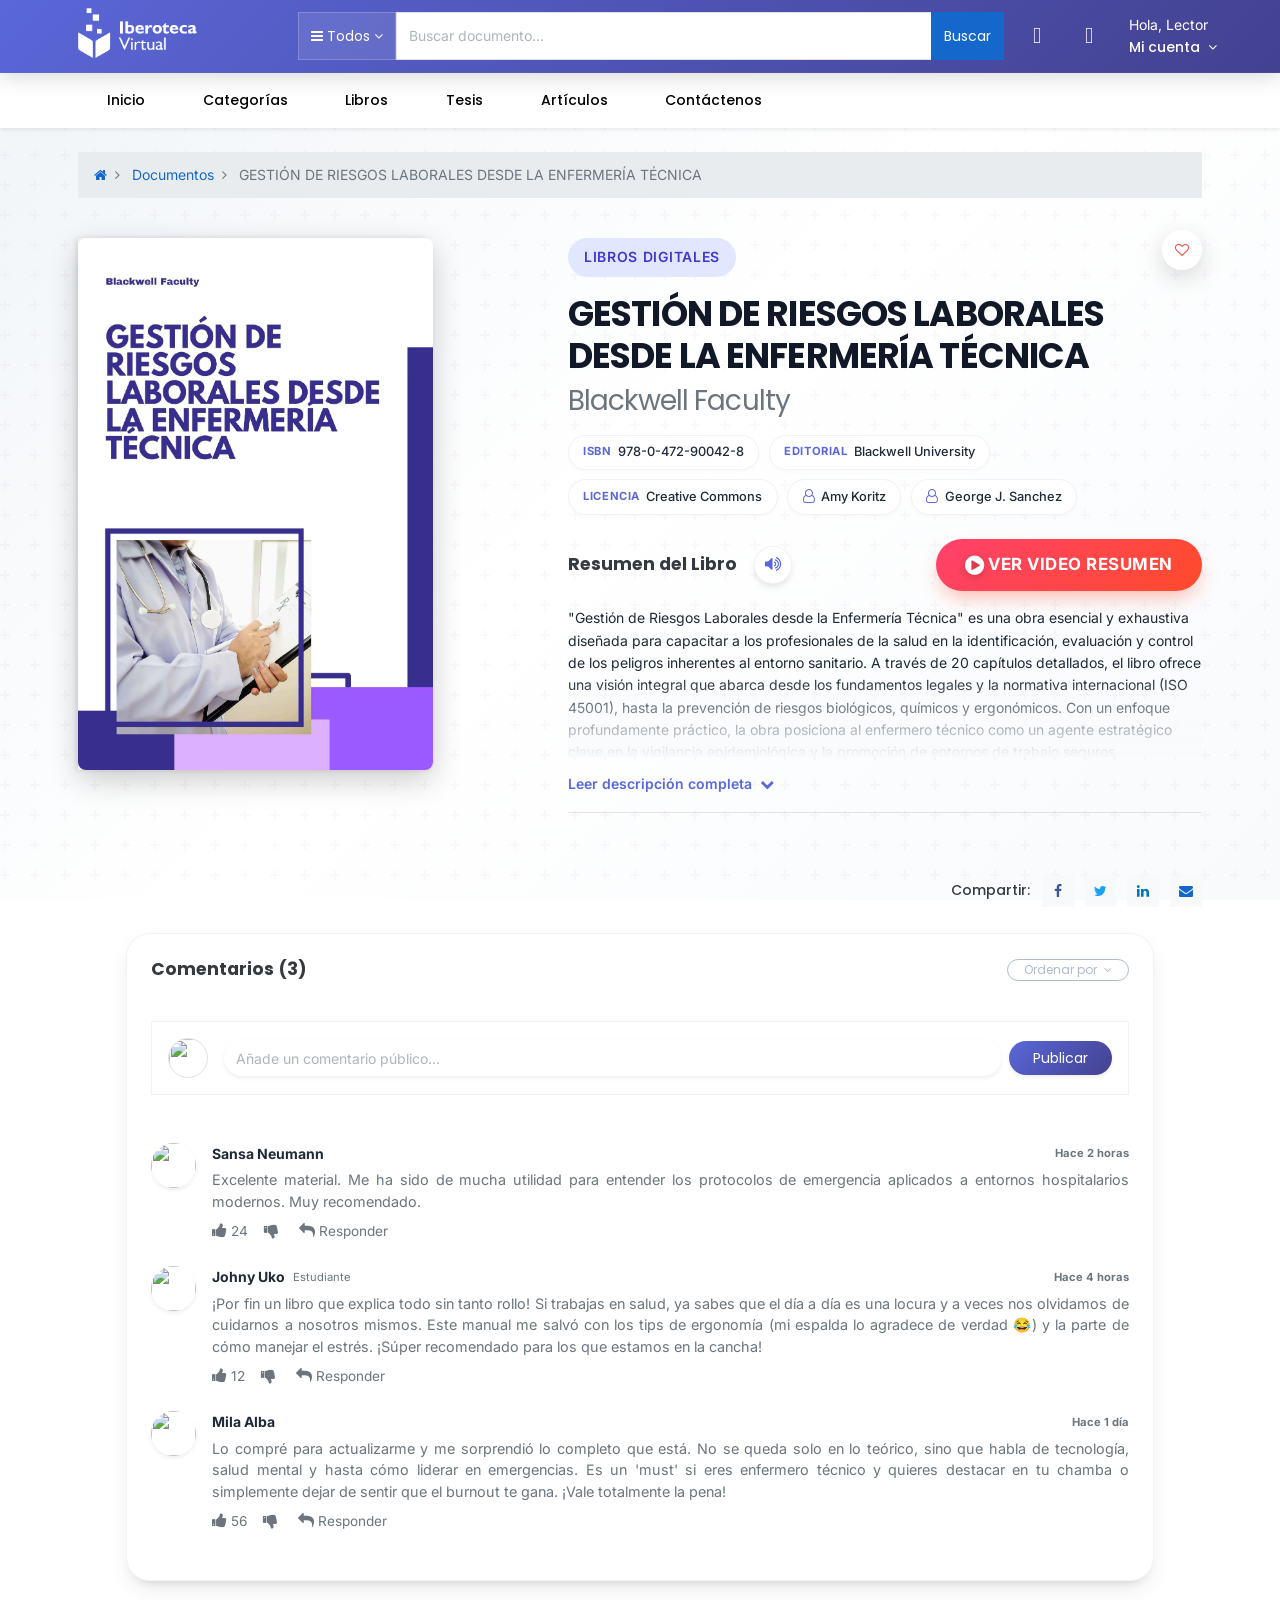
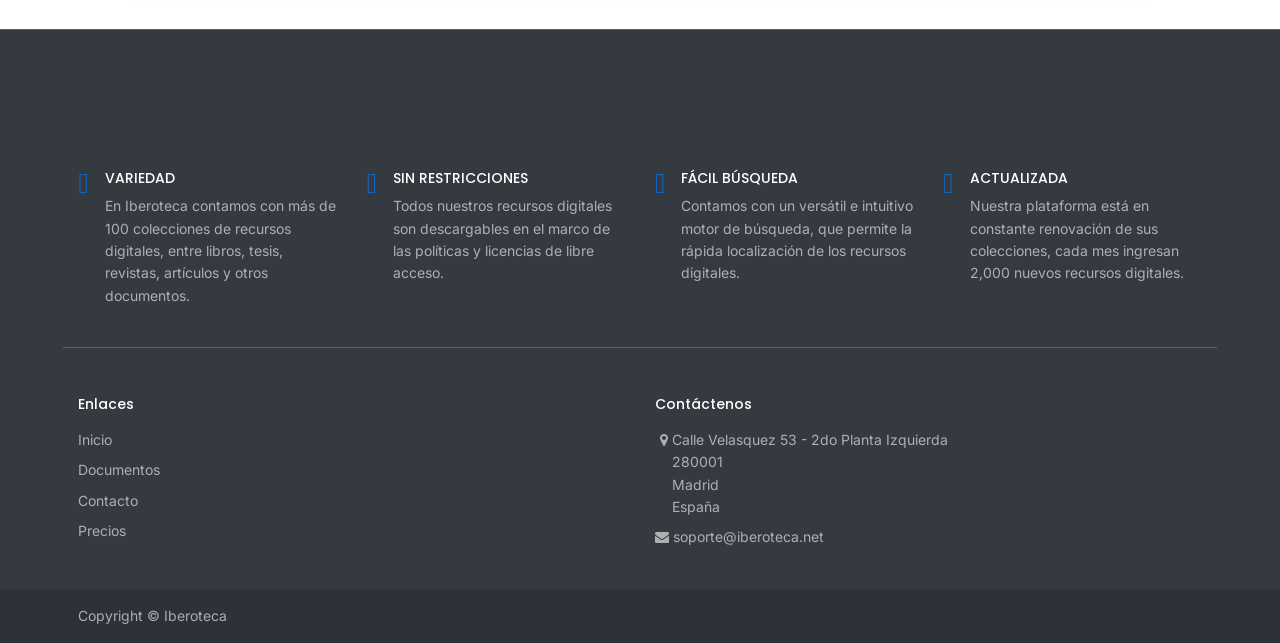
==== replica_iberoteca/detalle_libro_1.html @ 299fa0f2 "Add files via upload" ====
<!doctype html>
<!-- saved from url=(0078)https://open.iberoteca.net/shop/product/a-banca-do-servico-do-povo-20470#attr= -->
<html
  lang="es-PE"
  data-website-id="1"
  data-oe-company-name="Iberoteca"
  data-browser="chrome,147.0.0.0"
>
  <head>
    <meta http-equiv="Content-Type" content="text/html; charset=UTF-8" />
    <link
      rel="stylesheet"
      href="https://cdnjs.cloudflare.com/ajax/libs/font-awesome/4.7.0/css/font-awesome.min.css"
    />
    <link
      rel="stylesheet"
      href="https://cdn.linearicons.com/free/1.0.0/icon-font.min.css"
    />
    <style type="text/css" class="drift-base-styles">
      .drift-bounding-box,
      .drift-zoom-pane {
        position: absolute;
        pointer-events: none;
      }
      @keyframes noop {
        0% {
          zoom: 1;
        }
      }
      @-webkit-keyframes noop {
        0% {
          zoom: 1;
        }
      }
      .drift-zoom-pane.drift-open {
        display: block;
      }
      .drift-zoom-pane.drift-closing,
      .drift-zoom-pane.drift-opening {
        animation: noop 1ms;
        -webkit-animation: noop 1ms;
      }
      .drift-zoom-pane {
        overflow: hidden;
        width: 100%;
        height: 100%;
        top: 0;
        left: 0;
      }
      .drift-zoom-pane-loader {
        display: none;
      }
      .drift-zoom-pane img {
        position: absolute;
        display: block;
        max-width: none;
        max-height: none;
      }
    </style>

    <meta http-equiv="X-UA-Compatible" content="IE=edge,chrome=1" />
    <meta
      name="viewport"
      content="width=device-width, initial-scale=1, user-scalable=no"
    />
    <meta name="generator" content="Odoo" />

    <meta
      name="description"
      content='This book deals with the nationalization of the bank sector in the context of the Portuguese revolutionary process of 1974-75. Based on a vast collection of documentary sources and inspired by a set of theoretical tools developed by Mario Tronti, Walter Benjamin and Michel Foucault, it starts with an inescapable interrogation: how could a measure that was not included in the Armed Forces Movement Program and had such considerable implications, both in the short and in the long term, obtained enough support to be included in the Constitution as an irreversible conquest of the working class? The response developed in the following pages establishes an articulation between social conflicts and political economy, identifying it as the centre of gravity of the process that would lead to the nationalization of the bank sector. In this sense, it analyzes the way in which social struggles contributed to a process of cumulative radicalization, initiated at the end of the Estado Novo and which would gain increasing intensity throughout the revolutionary process. At the same time, it seeks to understand why the diagnosis of the economic situation contributed to polarize the political struggle, by mapping the lines of force of a debate that underwent successive declinations and covered different aspects, such as inflation, labour laws or property relations. In a context of economic and revolutionary crisis, the banking sector became a critical point in the capital-labour relation: credit concession would take on decisive importance after 25 April, with labour-unions accusing bankers of pursuing destabilization strategies associated with the practice of "economic sabotage"; in the wake of its nationalization, in turn, government officials, managers and trade-unionists sought to put "the banks at the service of the people", in the context of a brief experience of "socialist transition" that would make its way into the text of the Constitution. The case of the bank sector is therefore a privileged interpretative-key to identify the set of problems and the horizon of possibilities that dominated the historical conjuncture following the 25th of April. This book is a contribution to the maturation of the historiographical field dedicated to the interpretation of the revolutionary process of 1975-75, establishing a critical dialogue with the works that have been produced on the subject over the last years.'
    />

    <meta property="og:type" content="website" />

    <meta property="og:title" content='"A Banca do Serviço do Povo"' />

    <meta property="og:site_name" content="Iberoteca" />

    <meta
      property="og:url"
      content="http://open.iberoteca.net/shop/product/a-banca-do-servico-do-povo-20470"
    />

    <meta
      property="og:image"
      content="http://open.iberoteca.net/web/image/product.template/20470/image_1024?unique=700794b"
    />

    <meta
      property="og:description"
      content='This book deals with the nationalization of the bank sector in the context of the Portuguese revolutionary process of 1974-75. Based on a vast collection of documentary sources and inspired by a set of theoretical tools developed by Mario Tronti, Walter Benjamin and Michel Foucault, it starts with an inescapable interrogation: how could a measure that was not included in the Armed Forces Movement Program and had such considerable implications, both in the short and in the long term, obtained enough support to be included in the Constitution as an irreversible conquest of the working class? The response developed in the following pages establishes an articulation between social conflicts and political economy, identifying it as the centre of gravity of the process that would lead to the nationalization of the bank sector. In this sense, it analyzes the way in which social struggles contributed to a process of cumulative radicalization, initiated at the end of the Estado Novo and which would gain increasing intensity throughout the revolutionary process. At the same time, it seeks to understand why the diagnosis of the economic situation contributed to polarize the political struggle, by mapping the lines of force of a debate that underwent successive declinations and covered different aspects, such as inflation, labour laws or property relations. In a context of economic and revolutionary crisis, the banking sector became a critical point in the capital-labour relation: credit concession would take on decisive importance after 25 April, with labour-unions accusing bankers of pursuing destabilization strategies associated with the practice of "economic sabotage"; in the wake of its nationalization, in turn, government officials, managers and trade-unionists sought to put "the banks at the service of the people", in the context of a brief experience of "socialist transition" that would make its way into the text of the Constitution. The case of the bank sector is therefore a privileged interpretative-key to identify the set of problems and the horizon of possibilities that dominated the historical conjuncture following the 25th of April. This book is a contribution to the maturation of the historiographical field dedicated to the interpretation of the revolutionary process of 1975-75, establishing a critical dialogue with the works that have been produced on the subject over the last years.'
    />

    <meta name="twitter:card" content="summary_large_image" />

    <meta name="twitter:title" content='"A Banca do Serviço do Povo"' />

    <meta
      name="twitter:image"
      content="http://open.iberoteca.net/web/image/product.template/20470/image_1024?unique=700794b"
    />

    <meta
      name="twitter:description"
      content='This book deals with the nationalization of the bank sector in the context of the Portuguese revolutionary process of 1974-75. Based on a vast collection of documentary sources and inspired by a set of theoretical tools developed by Mario Tronti, Walter Benjamin and Michel Foucault, it starts with an inescapable interrogation: how could a measure that was not included in the Armed Forces Movement Program and had such considerable implications, both in the short and in the long term, obtained enough support to be included in the Constitution as an irreversible conquest of the working class? The response developed in the following pages establishes an articulation between social conflicts and political economy, identifying it as the centre of gravity of the process that would lead to the nationalization of the bank sector. In this sense, it analyzes the way in which social struggles contributed to a process of cumulative radicalization, initiated at the end of the Estado Novo and which would gain increasing intensity throughout the revolutionary process. At the same time, it seeks to understand why the diagnosis of the economic situation contributed to polarize the political struggle, by mapping the lines of force of a debate that underwent successive declinations and covered different aspects, such as inflation, labour laws or property relations. In a context of economic and revolutionary crisis, the banking sector became a critical point in the capital-labour relation: credit concession would take on decisive importance after 25 April, with labour-unions accusing bankers of pursuing destabilization strategies associated with the practice of "economic sabotage"; in the wake of its nationalization, in turn, government officials, managers and trade-unionists sought to put "the banks at the service of the people", in the context of a brief experience of "socialist transition" that would make its way into the text of the Constitution. The case of the bank sector is therefore a privileged interpretative-key to identify the set of problems and the horizon of possibilities that dominated the historical conjuncture following the 25th of April. This book is a contribution to the maturation of the historiographical field dedicated to the interpretation of the revolutionary process of 1975-75, establishing a critical dialogue with the works that have been produced on the subject over the last years.'
    />

    <link
      rel="canonical"
      href="https://open.iberoteca.net/shop/product/a-banca-do-servico-do-povo-20470"
    />

    <link rel="preconnect" href="https://fonts.gstatic.com/" crossorigin="" />

    <title>
      GESTIÓN DE RIESGOS LABORALES DESDE LA ENFERMERÍA TÉCNICA | Iberoteca
    </title>
    <link
      type="image/x-icon"
      rel="shortcut icon"
      href="https://open.iberoteca.net/web/image/website/1/favicon?unique=7dbf235"
    />
    <link
      type="text/css"
      rel="stylesheet"
      href="./_detalle_libro/web.assets_common.css"
    />
    <link
      rel="manifest"
      href="https://open.iberoteca.net/droggol_theme_common/1/manifest.json"
    />
    <link
      rel="apple-touch-icon"
      sizes="192x192"
      href="https://open.iberoteca.net/web/image/website/1/pwa_icon_192/192x192"
    />
    <link
      type="text/css"
      rel="stylesheet"
      href="./_detalle_libro/web.assets_frontend.css"
    />
    <link rel="stylesheet" href="./styles.css" />

    <script type="text/javascript">
      var odoo = {
        csrf_token: "9d1be91921c9ab776d98d44e7e8d57ce34af1edfo",
        debug: "",
      };
    </script>
    <script type="text/javascript">
      odoo.session_info = {
        is_admin: false,
        is_system: false,
        is_website_user: true,
        user_id: false,
        is_frontend: true,
        translationURL: "/website/translations",
        cache_hashes: {
          translations: "7bc8c375f396834aa74ba97f7769e3f4ddf4615a",
        },
        dr_cart_flow: "default",
        is_droggol_editor: false,
      };
    </script>
    <script
      defer="defer"
      type="text/javascript"
      src="./_detalle_libro/web.assets_common_minimal_js.js"
    ></script>
    <script
      defer="defer"
      type="text/javascript"
      src="./_detalle_libro/web.assets_frontend_minimal_js.js"
    ></script>

    <script
      defer="defer"
      type="text/javascript"
      src="./_detalle_libro/web.assets_common_lazy.js"
    ></script>
    <meta name="theme-color" content="#FFFFFF" />
    <meta name="mobile-web-app-capable" content="yes" />
    <meta name="apple-mobile-web-app-title" />
    <meta name="apple-mobile-web-app-capable" content="yes" />
    <meta name="apple-mobile-web-app-status-bar-style" content="default" />
    <script
      defer="defer"
      type="text/javascript"
      src="./_detalle_libro/web.assets_frontend_lazy.js"
    ></script>

    <script type="text/javascript" src="./_detalle_libro/es_PE.js"></script>
  </head>
  <body class="">
    <script id="tracking_code" async="1" src="./_detalle_libro/js"></script>
    <script>
      window.dataLayer = window.dataLayer || [];
      function gtag() {
        dataLayer.push(arguments);
      }
      gtag("js", new Date());
      gtag("config", "G-Q570VBPW81");
    </script>

    <div id="wrapwrap" class="   ">
      <div
        class="col-12 col-md-auto order-0 order-md-2 tp-account-info-container p-0 dr_not_in_navbar"
      >
        <ul
          class="list-inline my-3 m-md-0 tp-account-info tp-tablet-hide-bottom-reached"
        >
          <li class="tp-account-info-item">
            <a
              href="https://open.iberoteca.net/shop/product/a-banca-do-servico-do-povo-20470#"
              class="tp-search-popover tp-header-navbar-btn"
              data-placement="bottom"
              aria-label="Search"
              data-search=""
            >
              <i class="fa fa-search tp-header-navbar-btn-icon"></i>
              <small class="tp-header-navbar-btn-lable">Buscar</small>
            </a>
          </li>
          <li class="tp-account-info-item">
            <header>
              <a
                class="o_wsale_my_wish tp-header-navbar-btn position-relative"
                href="https://open.iberoteca.net/shop/wishlist"
                aria-label="Wishlist"
              >
                <i class="fa fa-heart-o tp-header-navbar-btn-icon"></i>
                <small class="tp-header-navbar-btn-lable"
                  >Lista de deseos</small
                >
                <sup
                  class="my_wish_quantity o_animate_blink badge badge-primary mb-0 font-weight-bold"
                ></sup>
              </a>
            </header>
          </li>
          <li class="tp-account-info-item">
            <div class="dropdown">
              <a
                href="https://open.iberoteca.net/shop/product/a-banca-do-servico-do-povo-20470#"
                class="dropdown-toggle d-block tp-header-navbar-btn position-relative"
                data-toggle="dropdown"
                aria-label="Account Info"
              >
                <i class="fa fa-user-o tp-header-navbar-btn-icon"></i>
                <small class="tp-header-navbar-btn-lable">Ingresar</small>
              </a>
              <div class="dropdown-menu dropdown-menu-right" role="menu">
                <div class="dropdown-header">Invitado</div>
                <a
                  href="https://open.iberoteca.net/web/login"
                  role="menuitem"
                  class="dropdown-item"
                  >Ingresar</a
                >
                <div class="dropdown-divider"></div>
                <a
                  href="https://open.iberoteca.net/shop/wishlist"
                  role="menuitem"
                  class="dropdown-item"
                >
                  Lista de deseos (<span class="tp-wishlist-counter">0</span>)
                </a>
              </div>
            </div>
          </li>
        </ul>
      </div>

      <div class="tp_preheader">
        <div class="container">
          <div class="row justify-content-between align-items-center">
            <div class="col-12 col-md-auto py-2 d-none d-md-block">
              <ul class="list-inline mb-0">
                <li class="list-inline-item">
                  <a href="mailto:soporte@iberoteca.net"
                    ><span class="lnr lnr-envelope"></span>
                    <span>soporte@iberoteca.net</span></a
                  >
                </li>
              </ul>
            </div>
            <div
              class="col-12 col-md-auto py-2 text-md-center d-none d-xl-block"
            >
              <section>
                <div>Bienvenidos a la Iberoteca del mundo libre.</div>
              </section>
            </div>
            <div class="col-12 col-md-auto py-2 text-md-right">
              <ul class="list-inline mb-0"></ul>
            </div>
          </div>
        </div>
      </div>
      <div class="tp_header d-none d-lg-block">
        <div class="container">
          <div class="d-flex justify-content-between align-items-center">
            <header class="py-2" style="flex: 0 0 220px">
              <a href="https://open.iberoteca.net/" class="navbar-brand logo">
                <span
                  role="img"
                  aria-label="Logo of Iberoteca"
                  title="Iberoteca"
                  ><img
                    src="./_detalle_libro/Iberoteca.jpg"
                    class="img img-fluid"
                    alt="Iberoteca"
                /></span>
              </a>
            </header>
            <div class="py-2 pr-3 dr_custom_search">
              <form
                class="o_wsale_products_searchbar_form"
                method="get"
                action="https://open.iberoteca.net/shop"
              >
                <div class="input-group">
                  <div class="dropdown show d_search_categ_dropdown">
                    <a
                      class="btn dropdown-toggle"
                      href="https://open.iberoteca.net/shop/product/a-banca-do-servico-do-povo-20470#"
                      role="button"
                      id="dropdownMenuLink"
                      data-toggle="dropdown"
                      aria-haspopup="true"
                      aria-expanded="false"
                    >
                      <i class="fa fa-bars mr-1"></i>
                      <span class="dr_active_text">Todos</span>
                    </a>
                    <div
                      class="dropdown-menu"
                      aria-labelledby="dropdownMenuLink"
                    >
                      <a
                        class="dropdown-item"
                        href="https://open.iberoteca.net/shop/product/a-banca-do-servico-do-povo-20470#"
                        >Todas las categorías</a
                      >

                      <a
                        class="dropdown-item"
                        href="https://open.iberoteca.net/shop/product/a-banca-do-servico-do-povo-20470#"
                        data-id="29"
                      >
                        Ciencias naturales y matemáticas
                      </a>

                      <a
                        class="dropdown-item"
                        href="https://open.iberoteca.net/shop/product/a-banca-do-servico-do-povo-20470#"
                        data-id="27"
                      >
                        Filosofía y psicología
                      </a>

                      <a
                        class="dropdown-item"
                        href="https://open.iberoteca.net/shop/product/a-banca-do-servico-do-povo-20470#"
                        data-id="30"
                      >
                        Geografía y historia
                      </a>

                      <a
                        class="dropdown-item"
                        href="https://open.iberoteca.net/shop/product/a-banca-do-servico-do-povo-20470#"
                        data-id="28"
                      >
                        Religión
                      </a>

                      <a
                        class="dropdown-item"
                        href="https://open.iberoteca.net/shop/product/a-banca-do-servico-do-povo-20470#"
                        data-id="26"
                      >
                        Tecnología (Ciencias aplicadas)
                      </a>

                      <a
                        class="dropdown-item"
                        href="https://open.iberoteca.net/shop/product/a-banca-do-servico-do-povo-20470#"
                        data-id="21"
                      >
                        Ciencias sociales
                      </a>

                      <a
                        class="dropdown-item"
                        href="https://open.iberoteca.net/shop/product/a-banca-do-servico-do-povo-20470#"
                        data-id="25"
                      >
                        Generalidades
                      </a>

                      <a
                        class="dropdown-item"
                        href="https://open.iberoteca.net/shop/product/a-banca-do-servico-do-povo-20470#"
                        data-id="23"
                      >
                        Las artes
                      </a>

                      <a
                        class="dropdown-item"
                        href="https://open.iberoteca.net/shop/product/a-banca-do-servico-do-povo-20470#"
                        data-id="24"
                      >
                        Lenguas
                      </a>

                      <a
                        class="dropdown-item"
                        href="https://open.iberoteca.net/shop/product/a-banca-do-servico-do-povo-20470#"
                        data-id="22"
                      >
                        Literatura y retórica
                      </a>

                      <a
                        class="dropdown-item"
                        href="https://open.iberoteca.net/shop/product/a-banca-do-servico-do-povo-20470#"
                        data-id="31"
                      >
                        Sin categoría
                      </a>
                    </div>
                  </div>

                  <i class="fa fa-search search_icon"></i>
                  <input
                    type="text"
                    name="search"
                    data-limit="5"
                    data-display-price="true"
                    data-display-image="true"
                    class="form-control search-query"
                    placeholder="Buscar documento..."
                    value=""
                    autocomplete="off"
                  />
                  <div class="input-group-append">
                    <button
                      type="submit"
                      class="btn btn-primary"
                      aria-label="Search"
                    >
                      Buscar
                    </button>
                  </div>
                </div>
              </form>
            </div>
            <div class="py-2 tp-account-info-desktop">
              <div class="row align-items-center justify-content-end">
                <div class="ml-2 my-1">
                  <div class="card border-0">
                    <div class="media align-items-center">
                      <header class="mr-1">
                        <a
                          class="o_wsale_my_wish d-block position-relative"
                          href="https://open.iberoteca.net/shop/wishlist"
                          aria-label="Wishlist"
                        >
                          <i class="lnr lnr-heart bg-beta rounded-circle"></i>
                          <sup
                            class="my_wish_quantity o_animate_blink badge badge-primary mb-0 font-weight-bold"
                          ></sup>
                        </a>
                      </header>
                    </div>
                  </div>
                </div>
                <div class="my-1">
                  <div class="card border-0">
                    <div class="media align-items-center d-none d-xl-flex">
                      <i class="lnr lnr-user bg-beta rounded-circle mr-3"></i>
                      <div class="media-body">
                        <div style="max-width: 150px" class="text-truncate">
                          Hola, Lector
                        </div>

                        <div class="dropdown">
                          <a
                            href="https://open.iberoteca.net/shop/product/a-banca-do-servico-do-povo-20470#"
                            class="dropdown-toggle d-block"
                            data-toggle="dropdown"
                            aria-label="Account Info"
                          >
                            <h6 class="d-inline mb-0 hover-color-primary">
                              Mi cuenta
                            </h6>
                          </a>
                          <div class="dropdown-menu" role="menu">
                            <div class="dropdown-header">Lector</div>
                            <a
                              href="https://open.iberoteca.net/web/login"
                              role="menuitem"
                              class="dropdown-item"
                              >Ingresar</a
                            >
                            <div class="dropdown-divider"></div>
                            <a
                              href="https://open.iberoteca.net/shop/wishlist"
                              role="menuitem"
                              class="dropdown-item"
                            >
                              Lista de deseos (<span class="tp-wishlist-counter"
                                >0</span
                              >)
                            </a>
                          </div>
                        </div>
                      </div>
                    </div>
                    <div
                      class="media align-items-center d-none d-lg-block d-xl-none"
                    >
                      <div class="dropdown">
                        <a
                          href="https://open.iberoteca.net/shop/product/a-banca-do-servico-do-povo-20470#"
                          class="dropdown-toggle d-block"
                          data-toggle="dropdown"
                          aria-label="Account Info"
                        >
                          <i class="lnr lnr-user bg-beta rounded-circle"></i>
                        </a>
                        <div class="dropdown-menu" role="menu">
                          <div class="dropdown-header">Lector</div>
                          <a
                            href="https://open.iberoteca.net/web/login"
                            role="menuitem"
                            class="dropdown-item"
                            >Ingresar</a
                          >
                          <div class="dropdown-divider"></div>
                          <a
                            href="https://open.iberoteca.net/shop/wishlist"
                            role="menuitem"
                            class="dropdown-item"
                          >
                            Lista de deseos (<span class="tp-wishlist-counter"
                              >0</span
                            >)
                          </a>
                        </div>
                      </div>
                    </div>
                  </div>
                </div>
              </div>
            </div>
          </div>
        </div>
      </div>
      <div class="tp_header d-lg-none">
        <div class="container">
          <div
            class="row justify-content-center justify-content-lg-between align-items-center"
          >
            <header
              class="col-12 col-md-4 text-md-center text-lg-left col-lg-3 py-2 d-none d-md-block"
            >
              <a href="https://open.iberoteca.net/" class="navbar-brand logo">
                <span
                  role="img"
                  aria-label="Logo of Iberoteca"
                  title="Iberoteca"
                  ><img
                    src="./_detalle_libro/Iberoteca.jpg"
                    class="img img-fluid"
                    alt="Iberoteca"
                /></span>
              </a>
            </header>
            <div class="col-12 col-lg-6 py-2 d-none d-lg-block">
              <form
                class="o_wsale_products_searchbar_form"
                method="get"
                action="https://open.iberoteca.net/shop"
              >
                <div class="input-group">
                  <input
                    type="text"
                    name="search"
                    data-limit="5"
                    data-display-price="true"
                    data-display-image="true"
                    class="form-control search-query"
                    placeholder="Search Product..."
                    value=""
                    autocomplete="off"
                  />
                  <div class="input-group-append">
                    <button
                      type="submit"
                      class="btn btn-primary"
                      aria-label="Search"
                    >
                      <i class="fa fa-search"></i>
                    </button>
                  </div>
                </div>
              </form>
            </div>
          </div>
        </div>
      </div>
      <header
        id="top"
        data-anchor="true"
        data-name="Header"
        class="o_affix_enabled"
      >
        <nav class="navbar navbar-expand-md navbar-light bg-light">
          <div class="container">
            <a
              href="https://open.iberoteca.net/"
              class="navbar-brand logo d-md-none"
            >
              <span role="img" aria-label="Logo of Iberoteca" title="Iberoteca"
                ><img
                  src="./_detalle_libro/Iberoteca.jpg"
                  class="img img-fluid"
                  alt="Iberoteca"
              /></span>
            </a>
            <button
              class="navbar-toggler collapsed"
              type="button"
              data-toggle="collapse"
              data-target="#top_menu_collapse"
            >
              <span class="icon-bar top-bar"></span>
              <span class="icon-bar middle-bar"></span>
              <span class="icon-bar bottom-bar"></span>
            </button>
            <div
              class="collapse navbar-collapse"
              id="top_menu_collapse"
              aria-expanded="false"
            >
              <ul class="nav navbar-nav ml-auto text-right" id="top_menu">
                <li class="nav-item">
                  <a
                    role="menuitem"
                    href="https://open.iberoteca.net/"
                    class="nav-link"
                  >
                    <span>Inicio</span>
                  </a>
                </li>

                <li class="nav-item">
                  <a
                    role="menuitem"
                    href="https://open.iberoteca.net/shop"
                    class="nav-link"
                  >
                    <span>Categorías</span>
                  </a>
                </li>

                <li class="nav-item">
                  <a
                    role="menuitem"
                    href="index.html"
                    class="nav-link"
                  >
                    <span>Libros</span>
                  </a>
                </li>

                <li class="nav-item">
                  <a
                    role="menuitem"
                    href="https://open.iberoteca.net/tesis"
                    class="nav-link"
                  >
                    <span>Tesis</span>
                  </a>
                </li>

                <li class="nav-item">
                  <a
                    role="menuitem"
                    href="https://open.iberoteca.net/articulos"
                    class="nav-link"
                  >
                    <span>Artículos</span>
                  </a>
                </li>

                <li class="nav-item">
                  <a
                    role="menuitem"
                    href="https://open.iberoteca.net/contacto"
                    class="nav-link"
                  >
                    <span>Contáctenos</span>
                  </a>
                </li>
              </ul>
            </div>
          </div>
        </nav>
      </header>
      <header
        data-anchor="true"
        data-name="Header"
        class="o_header_affix affix"
        style="margin-top: -200px"
      >
        <nav class="navbar navbar-expand-md navbar-light bg-light">
          <div class="container">
            <a
              href="https://open.iberoteca.net/"
              class="navbar-brand logo d-md-none"
            >
              <span role="img" aria-label="Logo of Iberoteca" title="Iberoteca"
                ><img
                  src="./_detalle_libro/Iberoteca.jpg"
                  class="img img-fluid"
                  alt="Iberoteca"
              /></span>
            </a>
            <button
              class="navbar-toggler collapsed"
              type="button"
              data-toggle="collapse"
              data-target="#top_menu_collapse_clone"
            >
              <span class="icon-bar top-bar"></span>
              <span class="icon-bar middle-bar"></span>
              <span class="icon-bar bottom-bar"></span>
            </button>
            <div
              class="collapse navbar-collapse"
              id="top_menu_collapse_clone"
              aria-expanded="false"
            >
              <ul class="nav navbar-nav ml-auto text-right" id="top_menu">
                <li class="nav-item">
                  <a
                    role="menuitem"
                    href="https://open.iberoteca.net/"
                    class="nav-link"
                  >
                    <span>Inicio</span>
                  </a>
                </li>

                <li class="nav-item">
                  <a
                    role="menuitem"
                    href="https://open.iberoteca.net/shop"
                    class="nav-link"
                  >
                    <span>Categorías</span>
                  </a>
                </li>

                <li class="nav-item">
                  <a
                    role="menuitem"
                    href="index.html"
                    class="nav-link"
                  >
                    <span>Libros</span>
                  </a>
                </li>

                <li class="nav-item">
                  <a
                    role="menuitem"
                    href="https://open.iberoteca.net/tesis"
                    class="nav-link"
                  >
                    <span>Tesis</span>
                  </a>
                </li>

                <li class="nav-item">
                  <a
                    role="menuitem"
                    href="https://open.iberoteca.net/articulos"
                    class="nav-link"
                  >
                    <span>Artículos</span>
                  </a>
                </li>

                <li class="nav-item">
                  <a
                    role="menuitem"
                    href="https://open.iberoteca.net/contacto"
                    class="nav-link"
                  >
                    <span>Contáctenos</span>
                  </a>
                </li>
              </ul>
            </div>
          </div>
        </nav>
      </header>
      <main>
        <div class="my-4">
          <div class="container">
            <nav aria-label="breadcrumb">
              <ol class="breadcrumb breadcrumb-modern">
                <li class="breadcrumb-item">
                  <a href="https://open.iberoteca.net/"
                    ><i class="fa fa-home"></i
                  ></a>
                </li>
                <li class="breadcrumb-item">
                  <a href="https://open.iberoteca.net/shop">Documentos</a>
                </li>
                <li class="breadcrumb-item active" aria-current="page">
                  GESTIÓN DE RIESGOS LABORALES DESDE LA ENFERMERÍA TÉCNICA
                </li>
              </ol>
            </nav>
          </div>
        </div>

        <div
          itemscope="itemscope"
          itemtype="http://schema.org/Product"
          id="wrap"
          class="js_sale ecom-zoomable zoomodoo-next"
        >
          <section
            id="product_detail"
            class="container py-2 oe_website_sale"
            data-view-track="0"
          >
            <div class="row">
              <div class="col-12 col-lg-4 py-2 text-center">
                <div class="product-image-wrapper mx-auto" id="bookWrapper">
                  <div class="book-container">
                    <div class="book-cover">
                      <img
                        src="./_detalle_libro/images/libro1.jpg"
                        itemprop="image"
                        class="img img-fluid product_detail_img"
                        alt="GESTIÓN DE RIESGOS LABORALES DESDE LA ENFERMERÍA TÉCNICA"
                      />
                    </div>

                    <div class="book-inside">
                      <iframe
                        src="libros/2.GESTIÓN DE RIESGOS LABORALES DESDE LA ENFERMERÍA TÉCNICA.pdf#zoom=100"
                        width="100%"
                        height="100%"
                        frameborder="0"
                      >
                      </iframe>
                    </div>
                  </div>
                </div>
              </div>
              <div
                class="col-12 col-lg-7 offset-lg-1 py-2"
                id="product_details"
              >
                <div class="badge-modern mb-3 d-inline-block">
                  Libros Digitales
                </div>
                <h1 itemprop="name" class="product-title">
                  GESTIÓN DE RIESGOS LABORALES DESDE LA ENFERMERÍA TÉCNICA<br /><small
                    class="text-muted"
                    >Blackwell Faculty</small
                  >
                </h1>

                <div class="metadata-tags d-flex flex-wrap mb-4">
                  <div class="meta-tag">
                    <span class="meta-tag-label">ISBN</span>
                    <span class="meta-tag-value">978-0-472-90042-8</span>
                  </div>
                  <div class="meta-tag">
                    <span class="meta-tag-label">Editorial</span>
                    <span class="meta-tag-value">Blackwell University</span>
                  </div>
                  <div class="meta-tag">
                    <span class="meta-tag-label">Licencia</span>
                    <span class="meta-tag-value">Creative Commons</span>
                  </div>
                  <div class="meta-tag">
                    <i class="fa fa-user-o meta-icon"></i>
                    <span class="meta-tag-value">Amy Koritz</span>
                  </div>
                  <div class="meta-tag">
                    <i class="fa fa-user-o meta-icon"></i>
                    <span class="meta-tag-value">George J. Sanchez</span>
                  </div>
                </div>

                <div class="description-wrapper">
                  <div
                    class="d-flex justify-content-between align-items-center mb-3"
                  >
                    <h5 class="font-weight-bold mb-0">
                      Resumen del Libro
                      <button
                        type="button"
                        class="btn-audio"
                        id="btnEscuchar"
                        title="Escuchar resumen"
                      >
                        <i class="fa fa-volume-up"></i>
                      </button>
                    </h5>
                    <button
                      type="button"
                      class="btn-video"
                      data-toggle="modal"
                      data-target="#videoModal"
                    >
                      <i class="fa fa-play-circle mr-1"></i> Ver Video Resumen
                    </button>
                  </div>
                  <div id="descriptionContainer" class="description-container">
                    <p class="description-text">
                      "Gestión de Riesgos Laborales desde la Enfermería Técnica"
                      es una obra esencial y exhaustiva diseñada para capacitar
                      a los profesionales de la salud en la identificación,
                      evaluación y control de los peligros inherentes al entorno
                      sanitario. A través de 20 capítulos detallados, el libro
                      ofrece una visión integral que abarca desde los
                      fundamentos legales y la normativa internacional (ISO
                      45001), hasta la prevención de riesgos biológicos,
                      químicos y ergonómicos. Con un enfoque profundamente
                      práctico, la obra posiciona al enfermero técnico como un
                      agente estratégico clave en la vigilancia epidemiológica y
                      la promoción de entornos de trabajo seguros, garantizando
                      no solo el cumplimiento de la ley, sino la protección
                      efectiva de la integridad física de todo el equipo de
                      salud.

                      <br /><br />
                      Más allá de la seguridad técnica, este manual aborda
                      dimensiones críticas del bienestar moderno, incluyendo la
                      gestión de riesgos psicosociales como el estrés y el
                      burnout, el liderazgo en equipos de emergencia y el uso de
                      herramientas digitales de vanguardia. La obra destaca por
                      integrar conceptos de mejora continua mediante indicadores
                      de desempeño (KPI) y explorar el futuro de la profesión
                      con el apoyo de la inteligencia artificial y la salud
                      mental. Es una guía indispensable tanto para estudiantes
                      como para profesionales en ejercicio que busquen liderar
                      una cultura de prevención, optimizar la atención al
                      paciente y asegurar la sostenibilidad operativa en
                      cualquier institución de salud.
                    </p>
                    <div class="description-overlay"></div>
                  </div>
                  <div id="readMoreBtn" class="read-more-btn">
                    <span>Leer descripción completa</span>
                    <i class="fa fa-chevron-down ml-2"></i>
                  </div>
                </div>

                <script>
                  document
                    .getElementById("readMoreBtn")
                    .addEventListener("click", function () {
                      const container = document.getElementById(
                        "descriptionContainer",
                      );
                      const isExpanded = container.classList.toggle("expanded");

                      this.querySelector("span").textContent = isExpanded
                        ? "Ver menos"
                        : "Leer descripción completa";
                      this.querySelector("i").classList.toggle(
                        "fa-chevron-down",
                        !isExpanded,
                      );
                      this.querySelector("i").classList.toggle(
                        "fa-chevron-up",
                        isExpanded,
                      );
                    });
                </script>

                <span itemprop="url" style="display: none"
                  >/shop/product/a-banca-do-servico-do-povo-20470</span
                >
                <form
                  action="https://open.iberoteca.net/shop/cart/update"
                  method="POST"
                >
                  <input
                    type="hidden"
                    name="csrf_token"
                    value="8af46d4b5a47be408ef5cce59644fa93f22a3b6do1776704930"
                  />
                  <div class="js_product js_main_product">
                    <div
                      itemprop="offers"
                      itemscope="itemscope"
                      itemtype="http://schema.org/Offer"
                      class="product_price mt16"
                    >
                      <h4
                        class="css_non_editable_mode_hidden decimal_precision"
                        data-precision="2"
                      >
                        <span
                          ><span class="oe_currency_value">1.00</span
                          >&nbsp;€</span
                        >
                      </h4>
                    </div>

                    <hr />

                    <input
                      type="hidden"
                      class="product_id"
                      name="product_id"
                      value="20336"
                      title=""
                    />
                    <input
                      type="hidden"
                      class="product_template_id"
                      name="product_template_id"
                      value="20470"
                      title=""
                    />

                    <ul
                      class="d-none js_add_cart_variants"
                      data-attribute_exclusions="{&#39;exclusions: []&#39;}"
                    ></ul>

                    <p class="css_not_available_msg alert alert-warning">
                      Esta combinación no existe.
                    </p>

                    <a
                      id="add_to_cart"
                      href="https://open.iberoteca.net/shop/product/a-banca-do-servico-do-povo-20470#"
                    ></a>

                    <div id="product_option_block">
                      <button
                        type="button"
                        role="button"
                        class="btn btn-secondary o_add_wishlist_dyn mt16 btn-lg ml-0 ml-md-2"
                        data-action="o_wishlist"
                        data-product-template-id="20470"
                        data-product-product-id="20336"
                      >
                        <span
                          class="fa fa-heart"
                          role="img"
                          aria-label="Add to wishlist"
                        ></span>
                        <span class="d-md-none"
                          >Agregar a la Lista de deseos</span
                        >
                      </button>
                    </div>
                  </div>
                </form>

                <div class="text-right mt-4">
                  <h6 class="d-inline-block mr-2">Compartir:</h6>
                  <div class="s_share d-inline-block">
                    <a
                      href="https://www.facebook.com/sharer/sharer.php?u=https%3A%2F%2Fopen.iberoteca.net%2Fshop%2Fproduct%2Fa-banca-do-servico-do-povo-20470"
                      target="_blank"
                      class="s_share_facebook"
                    >
                      <i class="fa fa-1x fa-facebook rounded shadow-sm"></i>
                    </a>
                    <a
                      href="https://twitter.com/intent/tweet?text=%20%22A%20Banca%20do%20Servi%C3%A7o%20do%20Povo%22%20%7C%20Iberoteca%20&amp;url=https%3A%2F%2Fopen.iberoteca.net%2Fshop%2Fproduct%2Fa-banca-do-servico-do-povo-20470"
                      target="_blank"
                      class="s_share_twitter"
                    >
                      <i class="fa fa-1x fa-twitter rounded shadow-sm"></i>
                    </a>
                    <a
                      href="http://www.linkedin.com/shareArticle?mini=true&amp;url=https%3A%2F%2Fopen.iberoteca.net%2Fshop%2Fproduct%2Fa-banca-do-servico-do-povo-20470&amp;title=%20%22A%20Banca%20do%20Servi%C3%A7o%20do%20Povo%22%20%7C%20Iberoteca%20&amp;"
                      target="_blank"
                      class="s_share_linkedin"
                    >
                      <i class="fa fa-1x fa-linkedin rounded shadow-sm"></i>
                    </a>
                    <a
                      href="mailto:?body=https%3A%2F%2Fopen.iberoteca.net%2Fshop%2Fproduct%2Fa-banca-do-servico-do-povo-20470&amp;subject=%20%22A%20Banca%20do%20Servi%C3%A7o%20do%20Povo%22%20%7C%20Iberoteca%20"
                      class="s_share_email"
                    >
                      <i class="fa fa-1x fa-envelope rounded shadow-sm"></i>
                    </a>
                  </div>
                </div>
              </div>
            </div>

            <div
              class="tp-product-detail-followup position-fixed shadow border rounded-pill p-2"
              style="display: none"
            >
              <div class="d-flex align-items-center">
                <a
                  class="product-img"
                  href="https://open.iberoteca.net/shop/product/a-banca-do-servico-do-povo-20470#"
                >
                  <img
                    class="mr-2 rounded-circle border"
                    src="./_detalle_libro/images/libro1.jpg"
                    alt="GESTIÓN DE RIESGOS LABORALES DESDE LA ENFERMERÍA TÉCNICA"
                  />
                </a>
                <div class="mr-2">
                  <h6 class="mb-2 text-truncate name">
                    GESTIÓN DE RIESGOS LABORALES DESDE LA ENFERMERÍA TÉCNICA
                  </h6>
                </div>
              </div>
            </div>
          </section>
          <div class="container mb-5 mt-2 comments-section">
            <div class="row justify-content-center">
              <div class="col-12 col-lg-11">
                <div class="card comments-card glass-card p-4">
                  <div
                    class="d-flex justify-content-between align-items-center mb-4"
                  >
                    <h5 class="font-weight-bold mb-0">Comentarios (3)</h5>
                    <div class="dropdown">
                      <button
                        class="btn btn-sm btn-outline-secondary dropdown-toggle rounded-pill px-3"
                        type="button"
                        data-toggle="dropdown"
                        aria-haspopup="true"
                        aria-expanded="false"
                      >
                        Ordenar por
                      </button>
                      <div class="dropdown-menu dropdown-menu-right">
                        <a class="dropdown-item" href="#">Más recientes</a>
                        <a class="dropdown-item" href="#">Más populares</a>
                      </div>
                    </div>
                  </div>

                  <div
                    class="mt-3 d-flex flex-row align-items-center p-3 rounded input-comment-box"
                  >
                    <img
                      src="https://encrypted-tbn0.gstatic.com/images?q=tbn:ANd9GcS4pXm-AtgZf5C_Xe9rrAxvxCQZNSSFQ9U4mQ&s"
                      width="40"
                      height="40"
                      class="rounded-circle mr-3 border"
                    />
                    <input
                      type="text"
                      class="form-control rounded-pill border-0 shadow-sm"
                      placeholder="Añade un comentario público..."
                    />
                    <button
                      class="btn btn-primary rounded-pill ml-2 px-4 shadow-sm"
                      style="background: var(--primary-gradient); border: none"
                    >
                      Publicar
                    </button>
                  </div>

                  <div class="mt-5">
                    <div class="d-flex flex-row mb-4">
                      <img
                        src="https://encrypted-tbn0.gstatic.com/images?q=tbn:ANd9GcS4pXm-AtgZf5C_Xe9rrAxvxCQZNSSFQ9U4mQ&s"
                        width="45"
                        height="45"
                        class="rounded-circle mr-3 shadow-sm"
                      />
                      <div class="w-100">
                        <div
                          class="d-flex justify-content-between align-items-center mb-1"
                        >
                          <div class="d-flex flex-row align-items-center">
                            <span
                              class="mr-2 font-weight-bold"
                              style="color: var(--text-main)"
                              >Sansa Neumann</span
                            >
                            <!--<span class="badge badge-primary-custom rounded-pill px-2 py-1">Autor</span>-->
                          </div>
                          <small class="text-muted font-weight-bold"
                            >Hace 2 horas</small
                          >
                        </div>
                        <p class="text-justify comment-text mb-2 text-muted">
                          Excelente material. Me ha sido de mucha utilidad para
                          entender los protocolos de emergencia aplicados a
                          entornos hospitalarios modernos. Muy recomendado.
                        </p>
                        <div
                          class="d-flex flex-row user-feed action-icons text-muted"
                        >
                          <span class="mr-3"
                            ><i class="fa fa-thumbs-up mr-1"></i>24</span
                          >
                          <span class="mr-3"
                            ><i class="fa fa-thumbs-down mr-1"></i
                          ></span>
                          <span class="mr-3"
                            ><i class="fa fa-reply mr-1"></i>Responder</span
                          >
                        </div>
                      </div>
                    </div>

                    <div class="d-flex flex-row mb-4">
                      <img
                        src="https://scontent-lim1-1.xx.fbcdn.net/v/t39.30808-6/669681646_967859342563460_8112501019848216391_n.jpg?_nc_cat=105&ccb=1-7&_nc_sid=a0f3c3&_nc_ohc=TpdVuEtSeXoQ7kNvwERicrM&_nc_oc=Adr2C9Kr6N763ZUIL7WjrgAC6v9TZ8j59nW02mvTKvn7-En2OBqA9QYyAt0avwzKehs&_nc_zt=23&_nc_ht=scontent-lim1-1.xx&_nc_gid=FKL6FzDn6Tqm1nmfPAJw3w&_nc_ss=7a389&oh=00_Af2VP0tmr84Z4ywOwtUIZsOXC1ijBUMD4Y_w4Di76-1XyA&oe=69ED7540"
                        width="45"
                        height="45"
                        class="rounded-circle mr-3 shadow-sm"
                      />
                      <div class="w-100">
                        <div
                          class="d-flex justify-content-between align-items-center mb-1"
                        >
                          <div class="d-flex flex-row align-items-center">
                            <span
                              class="mr-2 font-weight-bold"
                              style="color: var(--text-main)"
                              >Johny Uko</span
                            >
                            <small class="text-muted">Estudiante</small>
                          </div>
                          <small class="text-muted font-weight-bold"
                            >Hace 4 horas</small
                          >
                        </div>
                        <p class="text-justify comment-text mb-2 text-muted">
                          ¡Por fin un libro que explica todo sin tanto rollo! Si
                          trabajas en salud, ya sabes que el día a día es una
                          locura y a veces nos olvidamos de cuidarnos a nosotros
                          mismos. Este manual me salvó con los tips de ergonomía
                          (mi espalda lo agradece de verdad 😂) y la parte de
                          cómo manejar el estrés. ¡Súper recomendado para los
                          que estamos en la cancha!
                        </p>
                        <div
                          class="d-flex flex-row user-feed action-icons text-muted"
                        >
                          <span class="mr-3"
                            ><i class="fa fa-thumbs-up mr-1"></i>12</span
                          >
                          <span class="mr-3"
                            ><i class="fa fa-thumbs-down mr-1"></i
                          ></span>
                          <span class="mr-3"
                            ><i class="fa fa-reply mr-1"></i>Responder</span
                          >
                        </div>
                      </div>
                    </div>

                    <div class="d-flex flex-row mb-4">
                      <img
                        src="https://pbs.twimg.com/media/HEh6vS5aoAAVZH5?format=jpg"
                        width="45"
                        height="45"
                        class="rounded-circle mr-3 shadow-sm"
                      />
                      <div class="w-100">
                        <div
                          class="d-flex justify-content-between align-items-center mb-1"
                        >
                          <div class="d-flex flex-row align-items-center">
                            <span
                              class="mr-2 font-weight-bold"
                              style="color: var(--text-main)"
                              >Mila Alba</span
                            >
                          </div>
                          <small class="text-muted font-weight-bold"
                            >Hace 1 día</small
                          >
                        </div>
                        <p class="text-justify comment-text mb-2 text-muted">
                          Lo compré para actualizarme y me sorprendió lo
                          completo que está. No se queda solo en lo teórico,
                          sino que habla de tecnología, salud mental y hasta
                          cómo liderar en emergencias. Es un 'must' si eres
                          enfermero técnico y quieres destacar en tu chamba o
                          simplemente dejar de sentir que el burnout te gana.
                          ¡Vale totalmente la pena!
                        </p>
                        <div
                          class="d-flex flex-row user-feed action-icons text-muted"
                        >
                          <span class="mr-3"
                            ><i class="fa fa-thumbs-up mr-1"></i>56</span
                          >
                          <span class="mr-3"
                            ><i class="fa fa-thumbs-down mr-1"></i
                          ></span>
                          <span class="mr-3"
                            ><i class="fa fa-reply mr-1"></i>Responder</span
                          >
                        </div>
                      </div>
                    </div>
                  </div>
                </div>
              </div>
            </div>
          </div>
          <div class="container">
            <div class="row"></div>
            <div class="row">
              <div class="col-12">
                <section
                  class="s_wsale_products_recently_viewed d-none pt24 pb24"
                  style="min-height: 400px"
                >
                  <div class="container">
                    <div
                      class="alert alert-info alert-dismissible rounded-0 fade show d-print-none css_non_editable_mode_hidden o_not_editable"
                    >
                      Esta es una vista previa de los documentos vistos
                      recientemente por el usuario.<br />
                      Una vez que el usuario haya visto al menos un documento,
                      este fragmento será visible.
                      <button
                        type="button"
                        class="close"
                        data-dismiss="alert"
                        aria-label="Close"
                      >
                        ×
                      </button>
                    </div>

                    <h5 class="tp_underline_title mb-3">
                      Documentos vistos recientemente
                    </h5>
                    <div class="slider o_not_editable" style="">
                      <div
                        id="o_carousel_recently_viewed_products_1"
                        class="carousel slide o_not_editable"
                        data-interval="false"
                      >
                        <div class="carousel-inner"></div>
                      </div>
                    </div>
                  </div>
                </section>
              </div>
            </div>
          </div>

          <div class="o_product_feature_panel d-none css_editable_mode_hidden">
            <span class="o_product_panel" id="comparelist">
              <span
                class="o_product_panel_header"
                data-original-title=""
                title=""
              >
                <span class="o_product_icon"
                  ><i
                    class="fa fa-exchange"
                    role="img"
                    aria-label="Producto"
                    title="Producto"
                  ></i
                ></span>
                <span class="o_product_text">Comparar</span>
                <span
                  class="o_product_circle o_animate_blink badge badge-primary"
                  >0</span
                >
              </span>
              <span class="o_product_panel_content">
                <div class="o_comparelist_products">
                  <div
                    class="o_comparelist_limit_warning"
                    style="display: none"
                  >
                    <div class="o_shortlog alert alert-warning" role="alert">
                      <span
                        ><i
                          class="fa fa-warning text-danger"
                          role="img"
                          aria-label="Alerta"
                          title="Alerta"
                        ></i>
                        Puede comparar un máximo de 4 productos.
                      </span>
                    </div>
                  </div>
                </div>
                <div class="o_comparelist_button" style="display: none">
                  <a
                    role="button"
                    class="btn btn-primary btn-block"
                    href="https://open.iberoteca.net/shop/product/a-banca-do-servico-do-povo-20470#"
                    ><i class="fa fa-exchange mr4"></i>Comparar</a
                  >
                </div>
              </span>
            </span>
          </div>
        </div>
      </main>
      <footer id="bottom" data-anchor="true" class="bg-light o_footer">
        <div id="footer" class="oe_structure oe_structure_solo">
          <section class="s_text_block pt48 pb36">
            <div class="container">
              <div class="row py-4 tp-delivery-info">
                <div class="col-12 col-sm-6 col-xl-3">
                  <div class="media">
                    <span class="lnr lnr-mic fa-2x text-alpha"></span>
                    <div class="media-body pl-3">
                      <h6>VARIEDAD</h6>
                      <p>
                        En Iberoteca contamos con más de 100 colecciones de
                        recursos digitales, entre libros, tesis, revistas,
                        artículos y otros documentos.
                      </p>
                    </div>
                  </div>
                </div>
                <div class="col-12 col-sm-6 col-xl-3">
                  <div class="media">
                    <span class="lnr lnr-magic-wand fa-2x text-alpha"></span>
                    <div class="media-body pl-3">
                      <h6>SIN RESTRICCIONES</h6>
                      <p>
                        Todos nuestros recursos digitales son descargables en el
                        marco de las políticas y licencias de libre acceso.
                      </p>
                    </div>
                  </div>
                </div>
                <div class="col-12 col-sm-6 col-xl-3">
                  <div class="media">
                    <span class="lnr lnr-select fa-2x text-alpha"></span>
                    <div class="media-body pl-3">
                      <h6>FÁCIL BÚSQUEDA</h6>
                      <p>
                        Contamos con un versátil e intuitivo motor de búsqueda,
                        que permite la rápida localización de los recursos
                        digitales.
                      </p>
                    </div>
                  </div>
                </div>
                <div class="col-12 col-sm-6 col-xl-3">
                  <div class="media">
                    <span class="lnr lnr-cloud-upload fa-2x text-alpha"></span>
                    <div class="media-body pl-3">
                      <h6>ACTUALIZADA</h6>
                      <p>
                        Nuestra plataforma está en constante renovación de sus
                        colecciones, cada mes ingresan 2,000 nuevos recursos
                        digitales.
                      </p>
                    </div>
                  </div>
                </div>
              </div>
              <div class="row pt-5">
                <div class="col-6 col-lg-6 mb-4">
                  <h6 class="mb-3">Enlaces</h6>
                  <ul class="list-unstyled">
                    <li class="my-2">
                      <a
                        href="https://open.iberoteca.net/shop/product/a-banca-do-servico-do-povo-20470#"
                        >Inicio</a
                      >
                    </li>
                    <li class="my-2">
                      <a
                        href="https://open.iberoteca.net/shop/product/a-banca-do-servico-do-povo-20470#"
                        >Documentos</a
                      >
                    </li>
                    <li class="my-2">
                      <a
                        href="https://open.iberoteca.net/shop/product/a-banca-do-servico-do-povo-20470#"
                        >Contacto</a
                      >
                    </li>
                    <li class="my-2">
                      <a
                        href="https://open.iberoteca.net/shop/product/a-banca-do-servico-do-povo-20470#"
                        >Precios</a
                      >
                    </li>
                  </ul>
                </div>
                <div class="col-6 col-lg-6 mb-4">
                  <h6 class="mb-3">Contáctenos</h6>

                  <ul class="list-unstyled">
                    <li class="my-2">
                      <div>
                        <address
                          class="mb-0"
                          itemscope="itemscope"
                          itemtype="http://schema.org/Organization"
                        >
                          <div
                            itemprop="address"
                            itemscope="itemscope"
                            itemtype="http://schema.org/PostalAddress"
                          >
                            <div class="d-flex align-items-baseline">
                              <i
                                class="fa fa-map-marker fa-fw"
                                role="img"
                                aria-label="Dirección"
                                title="Dirección"
                              ></i>
                              <div class="w-100" itemprop="streetAddress">
                                Calle Velasquez 53 - 2do Planta Izquierda<br />280001<br />
                                Madrid<br />España
                              </div>
                            </div>
                          </div>
                        </address>
                      </div>
                    </li>

                    <li class="my-2">
                      <a href="mailto:soporte@iberoteca.net"
                        ><i class="fa fa-envelope"></i>
                        <span>soporte@iberoteca.net</span></a
                      >
                    </li>
                  </ul>
                </div>
              </div>
            </div>
          </section>
        </div>
        <div class="o_footer_copyright">
          <div class="container my-2">
            <div class="row justify-content-between">
              <div class="col-md-auto mb-2 mb-md-0 text-center text-md-left">
                <span>Copyright ©</span> <span itemprop="name">Iberoteca</span>
              </div>
              <div class="col-md-auto mb-2 mb-md-0 text-center">
                <ul class="list-inline m-0"></ul>
              </div>
            </div>
          </div>
        </div>
      </footer>

      <a
        href="https://open.iberoteca.net/shop/product/a-banca-do-servico-do-povo-20470#"
        class="back-to-top o_not_editable"
        style="display: none"
        title="Scroll back to top"
      >
        <i class="lnr lnr-chevron-up"></i>
      </a>
    </div>

    <div class="pswp" tabindex="-1" role="dialog" aria-hidden="true">
      <div class="pswp__bg"></div>

      <div class="pswp__scroll-wrap">
        <div class="pswp__container">
          <div class="pswp__item"></div>
          <div class="pswp__item"></div>
          <div class="pswp__item"></div>
        </div>

        <div class="pswp__ui pswp__ui--hidden">
          <div class="pswp__top-bar">
            <div class="pswp__counter"></div>

            <button
              class="pswp__button pswp__button--close"
              title="Close (Esc)"
            ></button>

            <button
              class="pswp__button pswp__button--share"
              title="Share"
            ></button>

            <button
              class="pswp__button pswp__button--fs"
              title="Toggle fullscreen"
            ></button>

            <button
              class="pswp__button pswp__button--zoom"
              title="Zoom in/out"
            ></button>

            <div class="pswp__preloader">
              <div class="pswp__preloader__icn">
                <div class="pswp__preloader__cut">
                  <div class="pswp__preloader__donut"></div>
                </div>
              </div>
            </div>
          </div>

          <div
            class="pswp__share-modal pswp__share-modal--hidden pswp__single-tap"
          >
            <div class="pswp__share-tooltip"></div>
          </div>

          <button
            class="pswp__button pswp__button--arrow--left"
            title="Previous (arrow left)"
          ></button>

          <button
            class="pswp__button pswp__button--arrow--right"
            title="Next (arrow right)"
          ></button>

          <div class="pswp__caption">
            <div class="pswp__caption__center text-center"></div>
          </div>
        </div>
      </div>
    </div>
    <script>
      document.addEventListener("DOMContentLoaded", function () {
        const bookWrapper = document.getElementById("bookWrapper");
        const bookContainer = bookWrapper.querySelector(".book-container");

        // 1. Crear el fondo oscuro de lectura
        const overlay = document.createElement("div");
        overlay.className = "book-overlay";
        document.body.appendChild(overlay);

        // 2. Crear un placeholder para evitar saltos en el diseño de la página
        const placeholder = document.createElement("div");
        bookWrapper.parentNode.insertBefore(placeholder, bookWrapper);
        placeholder.appendChild(bookWrapper);

        bookWrapper.addEventListener("click", function (e) {
          // Si el clic fue dentro del área de páginas/PDF, no cerramos el libro
          if (e.target.closest(".book-inside")) return;

          const isOpen = bookContainer.classList.toggle("is-open");

          if (isOpen) {
            // Guardamos el tamaño estático para que el texto de abajo no suba de golpe
            placeholder.style.height = bookWrapper.offsetHeight + "px";
            placeholder.style.width = bookWrapper.offsetWidth + "px";

            bookWrapper.classList.add("is-fullscreen");
            overlay.classList.add("active");
            document.body.style.overflow = "hidden"; // Bloquea el scroll de la web de fondo
          } else {
            bookWrapper.classList.remove("is-fullscreen");
            overlay.classList.remove("active");
            document.body.style.overflow = ""; // Restaura el scroll

            // Limpiamos el placeholder tras terminar la animación
            setTimeout(() => {
              placeholder.style.height = "";
              placeholder.style.width = "";
            }, 500);
          }
        });

        // Cerrar también al hacer clic fuera del libro (en el fondo oscuro)
        overlay.addEventListener("click", function () {
          bookContainer.classList.remove("is-open");
          bookWrapper.classList.remove("is-fullscreen");
          overlay.classList.remove("active");
          document.body.style.overflow = "";
          setTimeout(() => {
            placeholder.style.height = "";
            placeholder.style.width = "";
          }, 500);
        });

        // --- Funcionalidad de Lectura de Voz (TTS) ---
        const btnEscuchar = document.getElementById("btnEscuchar");
        const descriptionText =
          document.querySelector(".description-text").innerText;
        let isReading = false;
        let utterance = null;

        btnEscuchar.addEventListener("click", function () {
          if (isReading) {
            window.speechSynthesis.cancel();
            isReading = false;
            btnEscuchar.classList.remove("is-playing");
            btnEscuchar.innerHTML = '<i class="fa fa-volume-up"></i>';
            return;
          }

          utterance = new SpeechSynthesisUtterance(descriptionText);

          // Buscar una voz en español
          const voices = window.speechSynthesis.getVoices();
          const spanishVoice = voices.find((v) => v.lang.startsWith("es"));
          if (spanishVoice) {
            utterance.voice = spanishVoice;
          }

          utterance.onend = function () {
            isReading = false;
            btnEscuchar.classList.remove("is-playing");
            btnEscuchar.innerHTML = '<i class="fa fa-volume-up"></i>';
          };

          window.speechSynthesis.speak(utterance);
          isReading = true;
          btnEscuchar.classList.add("is-playing");
          btnEscuchar.innerHTML = '<i class="fa fa-stop"></i>';
        });

        // Asegurarse de que las voces se carguen (necesario en algunos navegadores)
        window.speechSynthesis.onvoiceschanged = function () {
          // Ya cargadas
        };
      });
    </script>
    <div
      class="modal fade"
      id="videoModal"
      tabindex="-1"
      role="dialog"
      aria-hidden="true"
    >
      <div class="modal-dialog modal-lg modal-dialog-centered" role="document">
        <div class="modal-content bg-transparent border-0">
          <div class="modal-header border-0 pb-1 justify-content-end">
            <button
              type="button"
              class="close text-white"
              data-dismiss="modal"
              aria-label="Cerrar"
              style="
                font-size: 2rem;
                text-shadow: 0 2px 4px rgba(0, 0, 0, 0.5);
                opacity: 1;
              "
            >
              <span aria-hidden="true">&times;</span>
            </button>
          </div>
          <div class="modal-body p-0">
            <div
              class="video-container shadow-lg rounded"
              style="border-radius: 1rem; overflow: hidden"
            >
              <iframe
                id="videoIframe"
                width="100%"
                height="100%"
                src=""
                title="YouTube video player"
                frameborder="0"
                allow="
                  accelerometer;
                  autoplay;
                  clipboard-write;
                  encrypted-media;
                  gyroscope;
                  picture-in-picture;
                  web-share;
                "
                allowfullscreen
              ></iframe>
            </div>
          </div>
        </div>
      </div>
    </div>
    <script>
      // Control del video en el modal para que inicie al abrir y se detenga al cerrar
      document.addEventListener("DOMContentLoaded", function () {
        const videoModal = document.getElementById("videoModal");
        const videoIframe = document.getElementById("videoIframe");
        if (!videoModal || !videoIframe) return;

        // La URL solo se asigna cuando se abre el modal para evitar carga en segundo plano
        const videoUrl =
          "https://www.youtube.com/embed/oY6DD22reE0?si=7SOOdnPEoYC3bvoD&autoplay=1&mute=0";

        // Función para detener el video
        const stopVideo = () => {
          videoIframe.src = "";
        };

        // Función para iniciar el video
        const startVideo = () => {
          videoIframe.src = videoUrl;
        };

        // Eventos usando jQuery (Bootstrap 4 estándar)
        if (window.jQuery) {
          $(videoModal).on("shown.bs.modal", startVideo);
          $(videoModal).on("hidden.bs.modal", stopVideo);
        }

        // Eventos usando Vanilla JS (Bootstrap 5 o failover)
        videoModal.addEventListener("hidden.bs.modal", stopVideo);
        videoModal.addEventListener("shown.bs.modal", startVideo);
      });
    </script>
  </body>
</html>
---- replica_iberoteca/_detalle_libro/web.assets_common.css ----
/* /web/static/lib/bootstrap/scss/_functions.scss defined in bundle 'web.assets_common' */
 

/* /web/static/lib/bootstrap/scss/_mixins.scss defined in bundle 'web.assets_common' */
 

/* /web/static/src/scss/bs_mixins_overrides.scss defined in bundle 'web.assets_common' */
 

/* /web/static/src/scss/utils.scss defined in bundle 'web.assets_common' */
 

/* /muk_web_theme/static/src/scss/mixins.scss defined in bundle 'web.assets_common' */
 

/* /droggol_theme_common/static/src/scss/mixins.scss defined in bundle 'web.assets_common' */
 

/* /theme_prime/static/src/scss/mixins.scss defined in bundle 'web.assets_common' */
 

/* /theme_prime/static/src/scss/options/buttons/_btn_mixins.scss defined in bundle 'web.assets_common' */
 

/* /web/static/src/scss/primary_variables.scss defined in bundle 'web.assets_common' */
 

/* /muk_web_theme/static/src/scss/colors.custom.muk_web_theme._assets_primary_variables.scss defined in bundle 'web.assets_common' */
 

/* /web_editor/static/src/scss/web_editor.variables.scss defined in bundle 'web.assets_common' */
 

/* /mail/static/src/scss/variables.scss defined in bundle 'web.assets_common' */
 

/* /portal/static/src/scss/primary_variables.scss defined in bundle 'web.assets_common' */
 

/* /website/static/src/scss/primary_variables.scss defined in bundle 'web.assets_common' */
 

/* /website/static/src/scss/options/user_values.custom.web.assets_common.scss defined in bundle 'web.assets_common' */
 

/* /website/static/src/scss/options/colors/user_color_palette.scss defined in bundle 'web.assets_common' */
 

/* /website/static/src/scss/options/colors/user_theme_color_palette.custom.web.assets_common.scss defined in bundle 'web.assets_common' */
 

/* /theme_prime/static/src/scss/primary_variables.scss defined in bundle 'web.assets_common' */
 

/* /website_sale/static/src/scss/primary_variables.scss defined in bundle 'web.assets_common' */
 

/* /account/static/src/scss/variables.scss defined in bundle 'web.assets_common' */
 

/* /website/static/src/scss/secondary_variables.scss defined in bundle 'web.assets_common' */
 

/* /web_editor/static/src/scss/secondary_variables.scss defined in bundle 'web.assets_common' */
 

/* /web/static/src/scss/secondary_variables.scss defined in bundle 'web.assets_common' */
 

/* /web/static/lib/bootstrap/scss/_variables.scss defined in bundle 'web.assets_common' */
 

/* /web/static/lib/jquery.ui/jquery-ui.css defined in bundle 'web.assets_common' */
 .ui-draggable-handle{-ms-touch-action: none; touch-action: none;}.ui-helper-hidden{display: none;}.ui-helper-hidden-accessible{border: 0; clip: rect(0 0 0 0); height: 1px; margin: -1px; overflow: hidden; padding: 0; position: absolute; width: 1px;}.ui-helper-reset{margin: 0; padding: 0; border: 0; outline: 0; line-height: 1.3; text-decoration: none; font-size: 100%; list-style: none;}.ui-helper-clearfix:before, .ui-helper-clearfix:after{content: ""; display: table; border-collapse: collapse;}.ui-helper-clearfix:after{clear: both;}.ui-helper-zfix{width: 100%; height: 100%; top: 0; left: 0; position: absolute; opacity: 0; filter:Alpha(Opacity=0);}.ui-front{z-index: 100;}.ui-state-disabled{cursor: default !important; pointer-events: none;}.ui-icon{display: inline-block; vertical-align: middle; margin-top: -.25em; position: relative; text-indent: -99999px; overflow: hidden; background-repeat: no-repeat;}.ui-widget-icon-block{left: 50%; margin-left: -8px; display: block;}.ui-widget-overlay{position: fixed; top: 0; left: 0; width: 100%; height: 100%;}.ui-resizable{position: relative;}.ui-resizable-handle{position: absolute; font-size: 0.1px; display: block; -ms-touch-action: none; touch-action: none;}.ui-resizable-disabled .ui-resizable-handle, .ui-resizable-autohide .ui-resizable-handle{display: none;}.ui-resizable-n{cursor: n-resize; height: 7px; width: 100%; top: -5px; left: 0;}.ui-resizable-s{cursor: s-resize; height: 7px; width: 100%; bottom: -5px; left: 0;}.ui-resizable-e{cursor: e-resize; width: 7px; right: -5px; top: 0; height: 100%;}.ui-resizable-w{cursor: w-resize; width: 7px; left: -5px; top: 0; height: 100%;}.ui-resizable-se{cursor: se-resize; width: 12px; height: 12px; right: 1px; bottom: 1px;}.ui-resizable-sw{cursor: sw-resize; width: 9px; height: 9px; left: -5px; bottom: -5px;}.ui-resizable-nw{cursor: nw-resize; width: 9px; height: 9px; left: -5px; top: -5px;}.ui-resizable-ne{cursor: ne-resize; width: 9px; height: 9px; right: -5px; top: -5px;}.ui-selectable{-ms-touch-action: none; touch-action: none;}.ui-selectable-helper{position: absolute; z-index: 100; border: 1px dotted black;}.ui-sortable-handle{-ms-touch-action: none; touch-action: none;}.ui-autocomplete{position: absolute; top: 0; left: 0; cursor: default;}.ui-menu{list-style: none; padding: 0; margin: 0; display: block; outline: 0;}.ui-menu .ui-menu{position: absolute;}.ui-menu .ui-menu-item{margin: 0; cursor: pointer; list-style-image: url("[data-uri]");}.ui-menu .ui-menu-item-wrapper{position: relative; padding: 3px 1em 3px .4em;}.ui-menu .ui-menu-divider{margin: 5px 0; height: 0; font-size: 0; line-height: 0; border-width: 1px 0 0 0;}.ui-menu .ui-state-focus, .ui-menu .ui-state-active{margin: -1px;}.ui-menu-icons{position: relative;}.ui-menu-icons .ui-menu-item-wrapper{padding-left: 2em;}.ui-menu .ui-icon{position: absolute; top: 0; bottom: 0; left: .2em; margin: auto 0;}.ui-menu .ui-menu-icon{left: auto; right: 0;}.ui-datepicker{width: 17em; padding: .2em .2em 0; display: none;}.ui-datepicker .ui-datepicker-header{position: relative; padding: .2em 0;}.ui-datepicker .ui-datepicker-prev, .ui-datepicker .ui-datepicker-next{position: absolute; top: 2px; width: 1.8em; height: 1.8em;}.ui-datepicker .ui-datepicker-prev-hover, .ui-datepicker .ui-datepicker-next-hover{top: 1px;}.ui-datepicker .ui-datepicker-prev{left: 2px;}.ui-datepicker .ui-datepicker-next{right: 2px;}.ui-datepicker .ui-datepicker-prev-hover{left: 1px;}.ui-datepicker .ui-datepicker-next-hover{right: 1px;}.ui-datepicker .ui-datepicker-prev span, .ui-datepicker .ui-datepicker-next span{display: block; position: absolute; left: 50%; margin-left: -8px; top: 50%; margin-top: -8px;}.ui-datepicker .ui-datepicker-title{margin: 0 2.3em; line-height: 1.8em; text-align: center;}.ui-datepicker .ui-datepicker-title select{font-size: 1em; margin: 1px 0;}.ui-datepicker select.ui-datepicker-month, .ui-datepicker select.ui-datepicker-year{width: 45%;}.ui-datepicker table{width: 100%; font-size: .9em; border-collapse: collapse; margin: 0 0 .4em;}.ui-datepicker th{padding: .7em .3em; text-align: center; font-weight: bold; border: 0;}.ui-datepicker td{border: 0; padding: 1px;}.ui-datepicker td span, .ui-datepicker td a{display: block; padding: .2em; text-align: right; text-decoration: none;}.ui-datepicker .ui-datepicker-buttonpane{background-image: none; margin: .7em 0 0 0; padding: 0 .2em; border-left: 0; border-right: 0; border-bottom: 0;}.ui-datepicker .ui-datepicker-buttonpane button{float: right; margin: .5em .2em .4em; cursor: pointer; padding: .2em .6em .3em .6em; width: auto; overflow: visible;}.ui-datepicker .ui-datepicker-buttonpane button.ui-datepicker-current{float: left;}.ui-datepicker.ui-datepicker-multi{width: auto;}.ui-datepicker-multi .ui-datepicker-group{float: left;}.ui-datepicker-multi .ui-datepicker-group table{width: 95%; margin: 0 auto .4em;}.ui-datepicker-multi-2 .ui-datepicker-group{width: 50%;}.ui-datepicker-multi-3 .ui-datepicker-group{width: 33.3%;}.ui-datepicker-multi-4 .ui-datepicker-group{width: 25%;}.ui-datepicker-multi .ui-datepicker-group-last .ui-datepicker-header, .ui-datepicker-multi .ui-datepicker-group-middle .ui-datepicker-header{border-left-width: 0;}.ui-datepicker-multi .ui-datepicker-buttonpane{clear: left;}.ui-datepicker-row-break{clear: both; width: 100%; font-size: 0;}.ui-datepicker-rtl{direction: rtl;}.ui-datepicker-rtl .ui-datepicker-prev{right: 2px; left: auto;}.ui-datepicker-rtl .ui-datepicker-next{left: 2px; right: auto;}.ui-datepicker-rtl .ui-datepicker-prev:hover{right: 1px; left: auto;}.ui-datepicker-rtl .ui-datepicker-next:hover{left: 1px; right: auto;}.ui-datepicker-rtl .ui-datepicker-buttonpane{clear: right;}.ui-datepicker-rtl .ui-datepicker-buttonpane button{float: left;}.ui-datepicker-rtl .ui-datepicker-buttonpane button.ui-datepicker-current, .ui-datepicker-rtl .ui-datepicker-group{float: right;}.ui-datepicker-rtl .ui-datepicker-group-last .ui-datepicker-header, .ui-datepicker-rtl .ui-datepicker-group-middle .ui-datepicker-header{border-right-width: 0; border-left-width: 1px;}.ui-datepicker .ui-icon{display: block; text-indent: -99999px; overflow: hidden; background-repeat: no-repeat; left: .5em; top: .3em;}.ui-tooltip{padding: 8px; position: absolute; z-index: 9999; max-width: 300px;}body .ui-tooltip{border-width: 2px;}.ui-widget{font-family: Arial,Helvetica,sans-serif; font-size: 1em;}.ui-widget .ui-widget{font-size: 1em;}.ui-widget input, .ui-widget select, .ui-widget textarea, .ui-widget button{font-family: Arial,Helvetica,sans-serif; font-size: 1em;}.ui-widget.ui-widget-content{border: 1px solid #c5c5c5;}.ui-widget-content{border: 1px solid #dddddd; background: #ffffff; color: #333333;}.ui-widget-content a{color: #333333;}.ui-widget-header{border: 1px solid #dddddd; background: #e9e9e9; color: #333333; font-weight: bold;}.ui-widget-header a{color: #333333;}.ui-state-default, .ui-widget-content .ui-state-default, .ui-widget-header .ui-state-default, .ui-button, html .ui-button.ui-state-disabled:hover, html .ui-button.ui-state-disabled:active{border: 1px solid #c5c5c5; background: #f6f6f6; font-weight: normal; color: #454545;}.ui-state-default a, .ui-state-default a:link, .ui-state-default a:visited, a.ui-button, a:link.ui-button, a:visited.ui-button, .ui-button{color: #454545; text-decoration: none;}.ui-state-hover, .ui-widget-content .ui-state-hover, .ui-widget-header .ui-state-hover, .ui-state-focus, .ui-widget-content .ui-state-focus, .ui-widget-header .ui-state-focus, .ui-button:hover, .ui-button:focus{border: 1px solid #cccccc; background: #ededed; font-weight: normal; color: #2b2b2b;}.ui-state-hover a, .ui-state-hover a:hover, .ui-state-hover a:link, .ui-state-hover a:visited, .ui-state-focus a, .ui-state-focus a:hover, .ui-state-focus a:link, .ui-state-focus a:visited, a.ui-button:hover, a.ui-button:focus{color: #2b2b2b; text-decoration: none;}.ui-visual-focus{box-shadow: 0 0 3px 1px rgb(94, 158, 214);}.ui-state-active, .ui-widget-content .ui-state-active, .ui-widget-header .ui-state-active, a.ui-button:active, .ui-button:active, .ui-button.ui-state-active:hover{border: 1px solid #003eff; background: #007fff; font-weight: normal; color: #ffffff;}.ui-icon-background, .ui-state-active .ui-icon-background{border: #003eff; background-color: #ffffff;}.ui-state-active a, .ui-state-active a:link, .ui-state-active a:visited{color: #ffffff; text-decoration: none;}.ui-state-highlight, .ui-widget-content .ui-state-highlight, .ui-widget-header .ui-state-highlight{border: 1px solid #dad55e; background: #fffa90; color: #777620;}.ui-state-checked{border: 1px solid #dad55e; background: #fffa90;}.ui-state-highlight a, .ui-widget-content .ui-state-highlight a, .ui-widget-header .ui-state-highlight a{color: #777620;}.ui-state-error, .ui-widget-content .ui-state-error, .ui-widget-header .ui-state-error{border: 1px solid #f1a899; background: #fddfdf; color: #5f3f3f;}.ui-state-error a, .ui-widget-content .ui-state-error a, .ui-widget-header .ui-state-error a{color: #5f3f3f;}.ui-state-error-text, .ui-widget-content .ui-state-error-text, .ui-widget-header .ui-state-error-text{color: #5f3f3f;}.ui-priority-primary, .ui-widget-content .ui-priority-primary, .ui-widget-header .ui-priority-primary{font-weight: bold;}.ui-priority-secondary, .ui-widget-content .ui-priority-secondary, .ui-widget-header .ui-priority-secondary{opacity: .7; filter:Alpha(Opacity=70); font-weight: normal;}.ui-state-disabled, .ui-widget-content .ui-state-disabled, .ui-widget-header .ui-state-disabled{opacity: .35; filter:Alpha(Opacity=35); background-image: none;}.ui-state-disabled .ui-icon{filter:Alpha(Opacity=35);}.ui-icon{width: 16px; height: 16px;}.ui-icon, .ui-widget-content .ui-icon{background-image: url("/web/static/lib/jquery.ui/images/ui-icons_444444_256x240.png");}.ui-widget-header .ui-icon{background-image: url("/web/static/lib/jquery.ui/images/ui-icons_444444_256x240.png");}.ui-state-hover .ui-icon, .ui-state-focus .ui-icon, .ui-button:hover .ui-icon, .ui-button:focus .ui-icon{background-image: url("/web/static/lib/jquery.ui/images/ui-icons_555555_256x240.png");}.ui-state-active .ui-icon, .ui-button:active .ui-icon{background-image: url("/web/static/lib/jquery.ui/images/ui-icons_ffffff_256x240.png");}.ui-state-highlight .ui-icon, .ui-button .ui-state-highlight.ui-icon{background-image: url("/web/static/lib/jquery.ui/images/ui-icons_777620_256x240.png");}.ui-state-error .ui-icon, .ui-state-error-text .ui-icon{background-image: url("/web/static/lib/jquery.ui/images/ui-icons_cc0000_256x240.png");}.ui-button .ui-icon{background-image: url("/web/static/lib/jquery.ui/images/ui-icons_777777_256x240.png");}.ui-icon-blank{background-position: 16px 16px;}.ui-icon-caret-1-n{background-position: 0 0;}.ui-icon-caret-1-ne{background-position: -16px 0;}.ui-icon-caret-1-e{background-position: -32px 0;}.ui-icon-caret-1-se{background-position: -48px 0;}.ui-icon-caret-1-s{background-position: -65px 0;}.ui-icon-caret-1-sw{background-position: -80px 0;}.ui-icon-caret-1-w{background-position: -96px 0;}.ui-icon-caret-1-nw{background-position: -112px 0;}.ui-icon-caret-2-n-s{background-position: -128px 0;}.ui-icon-caret-2-e-w{background-position: -144px 0;}.ui-icon-triangle-1-n{background-position: 0 -16px;}.ui-icon-triangle-1-ne{background-position: -16px -16px;}.ui-icon-triangle-1-e{background-position: -32px -16px;}.ui-icon-triangle-1-se{background-position: -48px -16px;}.ui-icon-triangle-1-s{background-position: -65px -16px;}.ui-icon-triangle-1-sw{background-position: -80px -16px;}.ui-icon-triangle-1-w{background-position: -96px -16px;}.ui-icon-triangle-1-nw{background-position: -112px -16px;}.ui-icon-triangle-2-n-s{background-position: -128px -16px;}.ui-icon-triangle-2-e-w{background-position: -144px -16px;}.ui-icon-arrow-1-n{background-position: 0 -32px;}.ui-icon-arrow-1-ne{background-position: -16px -32px;}.ui-icon-arrow-1-e{background-position: -32px -32px;}.ui-icon-arrow-1-se{background-position: -48px -32px;}.ui-icon-arrow-1-s{background-position: -65px -32px;}.ui-icon-arrow-1-sw{background-position: -80px -32px;}.ui-icon-arrow-1-w{background-position: -96px -32px;}.ui-icon-arrow-1-nw{background-position: -112px -32px;}.ui-icon-arrow-2-n-s{background-position: -128px -32px;}.ui-icon-arrow-2-ne-sw{background-position: -144px -32px;}.ui-icon-arrow-2-e-w{background-position: -160px -32px;}.ui-icon-arrow-2-se-nw{background-position: -176px -32px;}.ui-icon-arrowstop-1-n{background-position: -192px -32px;}.ui-icon-arrowstop-1-e{background-position: -208px -32px;}.ui-icon-arrowstop-1-s{background-position: -224px -32px;}.ui-icon-arrowstop-1-w{background-position: -240px -32px;}.ui-icon-arrowthick-1-n{background-position: 1px -48px;}.ui-icon-arrowthick-1-ne{background-position: -16px -48px;}.ui-icon-arrowthick-1-e{background-position: -32px -48px;}.ui-icon-arrowthick-1-se{background-position: -48px -48px;}.ui-icon-arrowthick-1-s{background-position: -64px -48px;}.ui-icon-arrowthick-1-sw{background-position: -80px -48px;}.ui-icon-arrowthick-1-w{background-position: -96px -48px;}.ui-icon-arrowthick-1-nw{background-position: -112px -48px;}.ui-icon-arrowthick-2-n-s{background-position: -128px -48px;}.ui-icon-arrowthick-2-ne-sw{background-position: -144px -48px;}.ui-icon-arrowthick-2-e-w{background-position: -160px -48px;}.ui-icon-arrowthick-2-se-nw{background-position: -176px -48px;}.ui-icon-arrowthickstop-1-n{background-position: -192px -48px;}.ui-icon-arrowthickstop-1-e{background-position: -208px -48px;}.ui-icon-arrowthickstop-1-s{background-position: -224px -48px;}.ui-icon-arrowthickstop-1-w{background-position: -240px -48px;}.ui-icon-arrowreturnthick-1-w{background-position: 0 -64px;}.ui-icon-arrowreturnthick-1-n{background-position: -16px -64px;}.ui-icon-arrowreturnthick-1-e{background-position: -32px -64px;}.ui-icon-arrowreturnthick-1-s{background-position: -48px -64px;}.ui-icon-arrowreturn-1-w{background-position: -64px -64px;}.ui-icon-arrowreturn-1-n{background-position: -80px -64px;}.ui-icon-arrowreturn-1-e{background-position: -96px -64px;}.ui-icon-arrowreturn-1-s{background-position: -112px -64px;}.ui-icon-arrowrefresh-1-w{background-position: -128px -64px;}.ui-icon-arrowrefresh-1-n{background-position: -144px -64px;}.ui-icon-arrowrefresh-1-e{background-position: -160px -64px;}.ui-icon-arrowrefresh-1-s{background-position: -176px -64px;}.ui-icon-arrow-4{background-position: 0 -80px;}.ui-icon-arrow-4-diag{background-position: -16px -80px;}.ui-icon-extlink{background-position: -32px -80px;}.ui-icon-newwin{background-position: -48px -80px;}.ui-icon-refresh{background-position: -64px -80px;}.ui-icon-shuffle{background-position: -80px -80px;}.ui-icon-transfer-e-w{background-position: -96px -80px;}.ui-icon-transferthick-e-w{background-position: -112px -80px;}.ui-icon-folder-collapsed{background-position: 0 -96px;}.ui-icon-folder-open{background-position: -16px -96px;}.ui-icon-document{background-position: -32px -96px;}.ui-icon-document-b{background-position: -48px -96px;}.ui-icon-note{background-position: -64px -96px;}.ui-icon-mail-closed{background-position: -80px -96px;}.ui-icon-mail-open{background-position: -96px -96px;}.ui-icon-suitcase{background-position: -112px -96px;}.ui-icon-comment{background-position: -128px -96px;}.ui-icon-person{background-position: -144px -96px;}.ui-icon-print{background-position: -160px -96px;}.ui-icon-trash{background-position: -176px -96px;}.ui-icon-locked{background-position: -192px -96px;}.ui-icon-unlocked{background-position: -208px -96px;}.ui-icon-bookmark{background-position: -224px -96px;}.ui-icon-tag{background-position: -240px -96px;}.ui-icon-home{background-position: 0 -112px;}.ui-icon-flag{background-position: -16px -112px;}.ui-icon-calendar{background-position: -32px -112px;}.ui-icon-cart{background-position: -48px -112px;}.ui-icon-pencil{background-position: -64px -112px;}.ui-icon-clock{background-position: -80px -112px;}.ui-icon-disk{background-position: -96px -112px;}.ui-icon-calculator{background-position: -112px -112px;}.ui-icon-zoomin{background-position: -128px -112px;}.ui-icon-zoomout{background-position: -144px -112px;}.ui-icon-search{background-position: -160px -112px;}.ui-icon-wrench{background-position: -176px -112px;}.ui-icon-gear{background-position: -192px -112px;}.ui-icon-heart{background-position: -208px -112px;}.ui-icon-star{background-position: -224px -112px;}.ui-icon-link{background-position: -240px -112px;}.ui-icon-cancel{background-position: 0 -128px;}.ui-icon-plus{background-position: -16px -128px;}.ui-icon-plusthick{background-position: -32px -128px;}.ui-icon-minus{background-position: -48px -128px;}.ui-icon-minusthick{background-position: -64px -128px;}.ui-icon-close{background-position: -80px -128px;}.ui-icon-closethick{background-position: -96px -128px;}.ui-icon-key{background-position: -112px -128px;}.ui-icon-lightbulb{background-position: -128px -128px;}.ui-icon-scissors{background-position: -144px -128px;}.ui-icon-clipboard{background-position: -160px -128px;}.ui-icon-copy{background-position: -176px -128px;}.ui-icon-contact{background-position: -192px -128px;}.ui-icon-image{background-position: -208px -128px;}.ui-icon-video{background-position: -224px -128px;}.ui-icon-script{background-position: -240px -128px;}.ui-icon-alert{background-position: 0 -144px;}.ui-icon-info{background-position: -16px -144px;}.ui-icon-notice{background-position: -32px -144px;}.ui-icon-help{background-position: -48px -144px;}.ui-icon-check{background-position: -64px -144px;}.ui-icon-bullet{background-position: -80px -144px;}.ui-icon-radio-on{background-position: -96px -144px;}.ui-icon-radio-off{background-position: -112px -144px;}.ui-icon-pin-w{background-position: -128px -144px;}.ui-icon-pin-s{background-position: -144px -144px;}.ui-icon-play{background-position: 0 -160px;}.ui-icon-pause{background-position: -16px -160px;}.ui-icon-seek-next{background-position: -32px -160px;}.ui-icon-seek-prev{background-position: -48px -160px;}.ui-icon-seek-end{background-position: -64px -160px;}.ui-icon-seek-start{background-position: -80px -160px;}.ui-icon-seek-first{background-position: -80px -160px;}.ui-icon-stop{background-position: -96px -160px;}.ui-icon-eject{background-position: -112px -160px;}.ui-icon-volume-off{background-position: -128px -160px;}.ui-icon-volume-on{background-position: -144px -160px;}.ui-icon-power{background-position: 0 -176px;}.ui-icon-signal-diag{background-position: -16px -176px;}.ui-icon-signal{background-position: -32px -176px;}.ui-icon-battery-0{background-position: -48px -176px;}.ui-icon-battery-1{background-position: -64px -176px;}.ui-icon-battery-2{background-position: -80px -176px;}.ui-icon-battery-3{background-position: -96px -176px;}.ui-icon-circle-plus{background-position: 0 -192px;}.ui-icon-circle-minus{background-position: -16px -192px;}.ui-icon-circle-close{background-position: -32px -192px;}.ui-icon-circle-triangle-e{background-position: -48px -192px;}.ui-icon-circle-triangle-s{background-position: -64px -192px;}.ui-icon-circle-triangle-w{background-position: -80px -192px;}.ui-icon-circle-triangle-n{background-position: -96px -192px;}.ui-icon-circle-arrow-e{background-position: -112px -192px;}.ui-icon-circle-arrow-s{background-position: -128px -192px;}.ui-icon-circle-arrow-w{background-position: -144px -192px;}.ui-icon-circle-arrow-n{background-position: -160px -192px;}.ui-icon-circle-zoomin{background-position: -176px -192px;}.ui-icon-circle-zoomout{background-position: -192px -192px;}.ui-icon-circle-check{background-position: -208px -192px;}.ui-icon-circlesmall-plus{background-position: 0 -208px;}.ui-icon-circlesmall-minus{background-position: -16px -208px;}.ui-icon-circlesmall-close{background-position: -32px -208px;}.ui-icon-squaresmall-plus{background-position: -48px -208px;}.ui-icon-squaresmall-minus{background-position: -64px -208px;}.ui-icon-squaresmall-close{background-position: -80px -208px;}.ui-icon-grip-dotted-vertical{background-position: 0 -224px;}.ui-icon-grip-dotted-horizontal{background-position: -16px -224px;}.ui-icon-grip-solid-vertical{background-position: -32px -224px;}.ui-icon-grip-solid-horizontal{background-position: -48px -224px;}.ui-icon-gripsmall-diagonal-se{background-position: -64px -224px;}.ui-icon-grip-diagonal-se{background-position: -80px -224px;}.ui-corner-all, .ui-corner-top, .ui-corner-left, .ui-corner-tl{border-top-left-radius: 3px;}.ui-corner-all, .ui-corner-top, .ui-corner-right, .ui-corner-tr{border-top-right-radius: 3px;}.ui-corner-all, .ui-corner-bottom, .ui-corner-left, .ui-corner-bl{border-bottom-left-radius: 3px;}.ui-corner-all, .ui-corner-bottom, .ui-corner-right, .ui-corner-br{border-bottom-right-radius: 3px;}.ui-widget-overlay{background: #aaaaaa; opacity: .3; filter: Alpha(Opacity=30);}.ui-widget-shadow{-webkit-box-shadow: 0px 0px 5px #666666; box-shadow: 0px 0px 5px #666666;}

/* /web/static/lib/fontawesome/css/font-awesome.css defined in bundle 'web.assets_common' */
 @font-face{font-family: 'FontAwesome'; src: url('/web/static/lib/fontawesome/css/../fonts/fontawesome-webfont.eot?v=4.7.0'); src: url('/web/static/lib/fontawesome/css/../fonts/fontawesome-webfont.eot?#iefix&v=4.7.0') format('embedded-opentype'), url('/web/static/lib/fontawesome/css/../fonts/fontawesome-webfont.woff2?v=4.7.0') format('woff2'), url('/web/static/lib/fontawesome/css/../fonts/fontawesome-webfont.woff?v=4.7.0') format('woff'), url('/web/static/lib/fontawesome/css/../fonts/fontawesome-webfont.ttf?v=4.7.0') format('truetype'), url('/web/static/lib/fontawesome/css/../fonts/fontawesome-webfont.svg?v=4.7.0#fontawesomeregular') format('svg'); font-weight: normal; font-style: normal; font-display: block;}.fa{display: inline-block; font: normal normal normal 14px/1 FontAwesome; font-size: inherit; text-rendering: auto; -webkit-font-smoothing: antialiased; -moz-osx-font-smoothing: grayscale;}.fa-lg{font-size: 1.33333333em; line-height: 0.75em; vertical-align: -15%;}.fa-2x{font-size: 2em;}.fa-3x{font-size: 3em;}.fa-4x{font-size: 4em;}.fa-5x{font-size: 5em;}.fa-fw{width: 1.28571429em; text-align: center;}.fa-ul{padding-left: 0; margin-left: 2.14285714em; list-style-type: none;}.fa-ul > li{position: relative;}.fa-li{position: absolute; left: -2.14285714em; width: 2.14285714em; top: 0.14285714em; text-align: center;}.fa-li.fa-lg{left: -1.85714286em;}.fa-border{padding: .2em .25em .15em; border: solid 0.08em #eeeeee; border-radius: .1em;}.fa-pull-left{float: left;}.fa-pull-right{float: right;}.fa.fa-pull-left{margin-right: .3em;}.fa.fa-pull-right{margin-left: .3em;}.pull-right{float: right;}.pull-left{float: left;}.fa.pull-left{margin-right: .3em;}.fa.pull-right{margin-left: .3em;}.fa-spin{-webkit-animation: fa-spin 2s infinite linear; animation: fa-spin 2s infinite linear;}.fa-pulse{-webkit-animation: fa-spin 1s infinite steps(8); animation: fa-spin 1s infinite steps(8);}@-webkit-keyframes fa-spin{0%{-webkit-transform: rotate(0deg); transform: rotate(0deg);}100%{-webkit-transform: rotate(359deg); transform: rotate(359deg);}}@keyframes fa-spin{0%{-webkit-transform: rotate(0deg); transform: rotate(0deg);}100%{-webkit-transform: rotate(359deg); transform: rotate(359deg);}}.fa-rotate-90{-ms-filter: "progid:DXImageTransform.Microsoft.BasicImage(rotation=1)"; -webkit-transform: rotate(90deg); -ms-transform: rotate(90deg); transform: rotate(90deg);}.fa-rotate-180{-ms-filter: "progid:DXImageTransform.Microsoft.BasicImage(rotation=2)"; -webkit-transform: rotate(180deg); -ms-transform: rotate(180deg); transform: rotate(180deg);}.fa-rotate-270{-ms-filter: "progid:DXImageTransform.Microsoft.BasicImage(rotation=3)"; -webkit-transform: rotate(270deg); -ms-transform: rotate(270deg); transform: rotate(270deg);}.fa-flip-horizontal{-ms-filter: "progid:DXImageTransform.Microsoft.BasicImage(rotation=0, mirror=1)"; -webkit-transform: scale(-1, 1); -ms-transform: scale(-1, 1); transform: scale(-1, 1);}.fa-flip-vertical{-ms-filter: "progid:DXImageTransform.Microsoft.BasicImage(rotation=2, mirror=1)"; -webkit-transform: scale(1, -1); -ms-transform: scale(1, -1); transform: scale(1, -1);}:root .fa-rotate-90, :root .fa-rotate-180, :root .fa-rotate-270, :root .fa-flip-horizontal, :root .fa-flip-vertical{filter: none;}.fa-stack{position: relative; display: inline-block; width: 2em; height: 2em; line-height: 2em; vertical-align: middle;}.fa-stack-1x, .fa-stack-2x{position: absolute; left: 0; width: 100%; text-align: center;}.fa-stack-1x{line-height: inherit;}.fa-stack-2x{font-size: 2em;}.fa-inverse{color: #ffffff;}.fa-glass:before{content: "\f000";}.fa-music:before{content: "\f001";}.fa-search:before{content: "\f002";}.fa-envelope-o:before{content: "\f003";}.fa-heart:before{content: "\f004";}.fa-star:before{content: "\f005";}.fa-star-o:before{content: "\f006";}.fa-user:before{content: "\f007";}.fa-film:before{content: "\f008";}.fa-th-large:before{content: "\f009";}.fa-th:before{content: "\f00a";}.fa-th-list:before{content: "\f00b";}.fa-check:before{content: "\f00c";}.fa-remove:before, .fa-close:before, .fa-times:before{content: "\f00d";}.fa-search-plus:before{content: "\f00e";}.fa-search-minus:before{content: "\f010";}.fa-power-off:before{content: "\f011";}.fa-signal:before{content: "\f012";}.fa-gear:before, .fa-cog:before{content: "\f013";}.fa-trash-o:before{content: "\f014";}.fa-home:before{content: "\f015";}.fa-file-o:before{content: "\f016";}.fa-clock-o:before{content: "\f017";}.fa-road:before{content: "\f018";}.fa-download:before{content: "\f019";}.fa-arrow-circle-o-down:before{content: "\f01a";}.fa-arrow-circle-o-up:before{content: "\f01b";}.fa-inbox:before{content: "\f01c";}.fa-play-circle-o:before{content: "\f01d";}.fa-rotate-right:before, .fa-repeat:before{content: "\f01e";}.fa-refresh:before{content: "\f021";}.fa-list-alt:before{content: "\f022";}.fa-lock:before{content: "\f023";}.fa-flag:before{content: "\f024";}.fa-headphones:before{content: "\f025";}.fa-volume-off:before{content: "\f026";}.fa-volume-down:before{content: "\f027";}.fa-volume-up:before{content: "\f028";}.fa-qrcode:before{content: "\f029";}.fa-barcode:before{content: "\f02a";}.fa-tag:before{content: "\f02b";}.fa-tags:before{content: "\f02c";}.fa-book:before{content: "\f02d";}.fa-bookmark:before{content: "\f02e";}.fa-print:before{content: "\f02f";}.fa-camera:before{content: "\f030";}.fa-font:before{content: "\f031";}.fa-bold:before{content: "\f032";}.fa-italic:before{content: "\f033";}.fa-text-height:before{content: "\f034";}.fa-text-width:before{content: "\f035";}.fa-align-left:before{content: "\f036";}.fa-align-center:before{content: "\f037";}.fa-align-right:before{content: "\f038";}.fa-align-justify:before{content: "\f039";}.fa-list:before{content: "\f03a";}.fa-dedent:before, .fa-outdent:before{content: "\f03b";}.fa-indent:before{content: "\f03c";}.fa-video-camera:before{content: "\f03d";}.fa-photo:before, .fa-image:before, .fa-picture-o:before{content: "\f03e";}.fa-pencil:before{content: "\f040";}.fa-map-marker:before{content: "\f041";}.fa-adjust:before{content: "\f042";}.fa-tint:before{content: "\f043";}.fa-edit:before, .fa-pencil-square-o:before{content: "\f044";}.fa-share-square-o:before{content: "\f045";}.fa-check-square-o:before{content: "\f046";}.fa-arrows:before{content: "\f047";}.fa-step-backward:before{content: "\f048";}.fa-fast-backward:before{content: "\f049";}.fa-backward:before{content: "\f04a";}.fa-play:before{content: "\f04b";}.fa-pause:before{content: "\f04c";}.fa-stop:before{content: "\f04d";}.fa-forward:before{content: "\f04e";}.fa-fast-forward:before{content: "\f050";}.fa-step-forward:before{content: "\f051";}.fa-eject:before{content: "\f052";}.fa-chevron-left:before{content: "\f053";}.fa-chevron-right:before{content: "\f054";}.fa-plus-circle:before{content: "\f055";}.fa-minus-circle:before{content: "\f056";}.fa-times-circle:before{content: "\f057";}.fa-check-circle:before{content: "\f058";}.fa-question-circle:before{content: "\f059";}.fa-info-circle:before{content: "\f05a";}.fa-crosshairs:before{content: "\f05b";}.fa-times-circle-o:before{content: "\f05c";}.fa-check-circle-o:before{content: "\f05d";}.fa-ban:before{content: "\f05e";}.fa-arrow-left:before{content: "\f060";}.fa-arrow-right:before{content: "\f061";}.fa-arrow-up:before{content: "\f062";}.fa-arrow-down:before{content: "\f063";}.fa-mail-forward:before, .fa-share:before{content: "\f064";}.fa-expand:before{content: "\f065";}.fa-compress:before{content: "\f066";}.fa-plus:before{content: "\f067";}.fa-minus:before{content: "\f068";}.fa-asterisk:before{content: "\f069";}.fa-exclamation-circle:before{content: "\f06a";}.fa-gift:before{content: "\f06b";}.fa-leaf:before{content: "\f06c";}.fa-fire:before{content: "\f06d";}.fa-eye:before{content: "\f06e";}.fa-eye-slash:before{content: "\f070";}.fa-warning:before, .fa-exclamation-triangle:before{content: "\f071";}.fa-plane:before{content: "\f072";}.fa-calendar:before{content: "\f073";}.fa-random:before{content: "\f074";}.fa-comment:before{content: "\f075";}.fa-magnet:before{content: "\f076";}.fa-chevron-up:before{content: "\f077";}.fa-chevron-down:before{content: "\f078";}.fa-retweet:before{content: "\f079";}.fa-shopping-cart:before{content: "\f07a";}.fa-folder:before{content: "\f07b";}.fa-folder-open:before{content: "\f07c";}.fa-arrows-v:before{content: "\f07d";}.fa-arrows-h:before{content: "\f07e";}.fa-bar-chart-o:before, .fa-bar-chart:before{content: "\f080";}.fa-twitter-square:before{content: "\f081";}.fa-facebook-square:before{content: "\f082";}.fa-camera-retro:before{content: "\f083";}.fa-key:before{content: "\f084";}.fa-gears:before, .fa-cogs:before{content: "\f085";}.fa-comments:before{content: "\f086";}.fa-thumbs-o-up:before{content: "\f087";}.fa-thumbs-o-down:before{content: "\f088";}.fa-star-half:before{content: "\f089";}.fa-heart-o:before{content: "\f08a";}.fa-sign-out:before{content: "\f08b";}.fa-linkedin-square:before{content: "\f08c";}.fa-thumb-tack:before{content: "\f08d";}.fa-external-link:before{content: "\f08e";}.fa-sign-in:before{content: "\f090";}.fa-trophy:before{content: "\f091";}.fa-github-square:before{content: "\f092";}.fa-upload:before{content: "\f093";}.fa-lemon-o:before{content: "\f094";}.fa-phone:before{content: "\f095";}.fa-square-o:before{content: "\f096";}.fa-bookmark-o:before{content: "\f097";}.fa-phone-square:before{content: "\f098";}.fa-twitter:before{content: "\f099";}.fa-facebook-f:before, .fa-facebook:before{content: "\f09a";}.fa-github:before{content: "\f09b";}.fa-unlock:before{content: "\f09c";}.fa-credit-card:before{content: "\f09d";}.fa-feed:before, .fa-rss:before{content: "\f09e";}.fa-hdd-o:before{content: "\f0a0";}.fa-bullhorn:before{content: "\f0a1";}.fa-bell:before{content: "\f0f3";}.fa-certificate:before{content: "\f0a3";}.fa-hand-o-right:before{content: "\f0a4";}.fa-hand-o-left:before{content: "\f0a5";}.fa-hand-o-up:before{content: "\f0a6";}.fa-hand-o-down:before{content: "\f0a7";}.fa-arrow-circle-left:before{content: "\f0a8";}.fa-arrow-circle-right:before{content: "\f0a9";}.fa-arrow-circle-up:before{content: "\f0aa";}.fa-arrow-circle-down:before{content: "\f0ab";}.fa-globe:before{content: "\f0ac";}.fa-wrench:before{content: "\f0ad";}.fa-tasks:before{content: "\f0ae";}.fa-filter:before{content: "\f0b0";}.fa-briefcase:before{content: "\f0b1";}.fa-arrows-alt:before{content: "\f0b2";}.fa-group:before, .fa-users:before{content: "\f0c0";}.fa-chain:before, .fa-link:before{content: "\f0c1";}.fa-cloud:before{content: "\f0c2";}.fa-flask:before{content: "\f0c3";}.fa-cut:before, .fa-scissors:before{content: "\f0c4";}.fa-copy:before, .fa-files-o:before{content: "\f0c5";}.fa-paperclip:before{content: "\f0c6";}.fa-save:before, .fa-floppy-o:before{content: "\f0c7";}.fa-square:before{content: "\f0c8";}.fa-navicon:before, .fa-reorder:before, .fa-bars:before{content: "\f0c9";}.fa-list-ul:before{content: "\f0ca";}.fa-list-ol:before{content: "\f0cb";}.fa-strikethrough:before{content: "\f0cc";}.fa-underline:before{content: "\f0cd";}.fa-table:before{content: "\f0ce";}.fa-magic:before{content: "\f0d0";}.fa-truck:before{content: "\f0d1";}.fa-pinterest:before{content: "\f0d2";}.fa-pinterest-square:before{content: "\f0d3";}.fa-google-plus-square:before{content: "\f0d4";}.fa-google-plus:before{content: "\f0d5";}.fa-money:before{content: "\f0d6";}.fa-caret-down:before{content: "\f0d7";}.fa-caret-up:before{content: "\f0d8";}.fa-caret-left:before{content: "\f0d9";}.fa-caret-right:before{content: "\f0da";}.fa-columns:before{content: "\f0db";}.fa-unsorted:before, .fa-sort:before{content: "\f0dc";}.fa-sort-down:before, .fa-sort-desc:before{content: "\f0dd";}.fa-sort-up:before, .fa-sort-asc:before{content: "\f0de";}.fa-envelope:before{content: "\f0e0";}.fa-linkedin:before{content: "\f0e1";}.fa-rotate-left:before, .fa-undo:before{content: "\f0e2";}.fa-legal:before, .fa-gavel:before{content: "\f0e3";}.fa-dashboard:before, .fa-tachometer:before{content: "\f0e4";}.fa-comment-o:before{content: "\f0e5";}.fa-comments-o:before{content: "\f0e6";}.fa-flash:before, .fa-bolt:before{content: "\f0e7";}.fa-sitemap:before{content: "\f0e8";}.fa-umbrella:before{content: "\f0e9";}.fa-paste:before, .fa-clipboard:before{content: "\f0ea";}.fa-lightbulb-o:before{content: "\f0eb";}.fa-exchange:before{content: "\f0ec";}.fa-cloud-download:before{content: "\f0ed";}.fa-cloud-upload:before{content: "\f0ee";}.fa-user-md:before{content: "\f0f0";}.fa-stethoscope:before{content: "\f0f1";}.fa-suitcase:before{content: "\f0f2";}.fa-bell-o:before{content: "\f0a2";}.fa-coffee:before{content: "\f0f4";}.fa-cutlery:before{content: "\f0f5";}.fa-file-text-o:before{content: "\f0f6";}.fa-building-o:before{content: "\f0f7";}.fa-hospital-o:before{content: "\f0f8";}.fa-ambulance:before{content: "\f0f9";}.fa-medkit:before{content: "\f0fa";}.fa-fighter-jet:before{content: "\f0fb";}.fa-beer:before{content: "\f0fc";}.fa-h-square:before{content: "\f0fd";}.fa-plus-square:before{content: "\f0fe";}.fa-angle-double-left:before{content: "\f100";}.fa-angle-double-right:before{content: "\f101";}.fa-angle-double-up:before{content: "\f102";}.fa-angle-double-down:before{content: "\f103";}.fa-angle-left:before{content: "\f104";}.fa-angle-right:before{content: "\f105";}.fa-angle-up:before{content: "\f106";}.fa-angle-down:before{content: "\f107";}.fa-desktop:before{content: "\f108";}.fa-laptop:before{content: "\f109";}.fa-tablet:before{content: "\f10a";}.fa-mobile-phone:before, .fa-mobile:before{content: "\f10b";}.fa-circle-o:before{content: "\f10c";}.fa-quote-left:before{content: "\f10d";}.fa-quote-right:before{content: "\f10e";}.fa-spinner:before{content: "\f110";}.fa-circle:before{content: "\f111";}.fa-mail-reply:before, .fa-reply:before{content: "\f112";}.fa-github-alt:before{content: "\f113";}.fa-folder-o:before{content: "\f114";}.fa-folder-open-o:before{content: "\f115";}.fa-smile-o:before{content: "\f118";}.fa-frown-o:before{content: "\f119";}.fa-meh-o:before{content: "\f11a";}.fa-gamepad:before{content: "\f11b";}.fa-keyboard-o:before{content: "\f11c";}.fa-flag-o:before{content: "\f11d";}.fa-flag-checkered:before{content: "\f11e";}.fa-terminal:before{content: "\f120";}.fa-code:before{content: "\f121";}.fa-mail-reply-all:before, .fa-reply-all:before{content: "\f122";}.fa-star-half-empty:before, .fa-star-half-full:before, .fa-star-half-o:before{content: "\f123";}.fa-location-arrow:before{content: "\f124";}.fa-crop:before{content: "\f125";}.fa-code-fork:before{content: "\f126";}.fa-unlink:before, .fa-chain-broken:before{content: "\f127";}.fa-question:before{content: "\f128";}.fa-info:before{content: "\f129";}.fa-exclamation:before{content: "\f12a";}.fa-superscript:before{content: "\f12b";}.fa-subscript:before{content: "\f12c";}.fa-eraser:before{content: "\f12d";}.fa-puzzle-piece:before{content: "\f12e";}.fa-microphone:before{content: "\f130";}.fa-microphone-slash:before{content: "\f131";}.fa-shield:before{content: "\f132";}.fa-calendar-o:before{content: "\f133";}.fa-fire-extinguisher:before{content: "\f134";}.fa-rocket:before{content: "\f135";}.fa-maxcdn:before{content: "\f136";}.fa-chevron-circle-left:before{content: "\f137";}.fa-chevron-circle-right:before{content: "\f138";}.fa-chevron-circle-up:before{content: "\f139";}.fa-chevron-circle-down:before{content: "\f13a";}.fa-html5:before{content: "\f13b";}.fa-css3:before{content: "\f13c";}.fa-anchor:before{content: "\f13d";}.fa-unlock-alt:before{content: "\f13e";}.fa-bullseye:before{content: "\f140";}.fa-ellipsis-h:before{content: "\f141";}.fa-ellipsis-v:before{content: "\f142";}.fa-rss-square:before{content: "\f143";}.fa-play-circle:before{content: "\f144";}.fa-ticket:before{content: "\f145";}.fa-minus-square:before{content: "\f146";}.fa-minus-square-o:before{content: "\f147";}.fa-level-up:before{content: "\f148";}.fa-level-down:before{content: "\f149";}.fa-check-square:before{content: "\f14a";}.fa-pencil-square:before{content: "\f14b";}.fa-external-link-square:before{content: "\f14c";}.fa-share-square:before{content: "\f14d";}.fa-compass:before{content: "\f14e";}.fa-toggle-down:before, .fa-caret-square-o-down:before{content: "\f150";}.fa-toggle-up:before, .fa-caret-square-o-up:before{content: "\f151";}.fa-toggle-right:before, .fa-caret-square-o-right:before{content: "\f152";}.fa-euro:before, .fa-eur:before{content: "\f153";}.fa-gbp:before{content: "\f154";}.fa-dollar:before, .fa-usd:before{content: "\f155";}.fa-rupee:before, .fa-inr:before{content: "\f156";}.fa-cny:before, .fa-rmb:before, .fa-yen:before, .fa-jpy:before{content: "\f157";}.fa-ruble:before, .fa-rouble:before, .fa-rub:before{content: "\f158";}.fa-won:before, .fa-krw:before{content: "\f159";}.fa-bitcoin:before, .fa-btc:before{content: "\f15a";}.fa-file:before{content: "\f15b";}.fa-file-text:before{content: "\f15c";}.fa-sort-alpha-asc:before{content: "\f15d";}.fa-sort-alpha-desc:before{content: "\f15e";}.fa-sort-amount-asc:before{content: "\f160";}.fa-sort-amount-desc:before{content: "\f161";}.fa-sort-numeric-asc:before{content: "\f162";}.fa-sort-numeric-desc:before{content: "\f163";}.fa-thumbs-up:before{content: "\f164";}.fa-thumbs-down:before{content: "\f165";}.fa-youtube-square:before{content: "\f166";}.fa-youtube:before{content: "\f167";}.fa-xing:before{content: "\f168";}.fa-xing-square:before{content: "\f169";}.fa-youtube-play:before{content: "\f16a";}.fa-dropbox:before{content: "\f16b";}.fa-stack-overflow:before{content: "\f16c";}.fa-instagram:before{content: "\f16d";}.fa-flickr:before{content: "\f16e";}.fa-adn:before{content: "\f170";}.fa-bitbucket:before{content: "\f171";}.fa-bitbucket-square:before{content: "\f172";}.fa-tumblr:before{content: "\f173";}.fa-tumblr-square:before{content: "\f174";}.fa-long-arrow-down:before{content: "\f175";}.fa-long-arrow-up:before{content: "\f176";}.fa-long-arrow-left:before{content: "\f177";}.fa-long-arrow-right:before{content: "\f178";}.fa-apple:before{content: "\f179";}.fa-windows:before{content: "\f17a";}.fa-android:before{content: "\f17b";}.fa-linux:before{content: "\f17c";}.fa-dribbble:before{content: "\f17d";}.fa-skype:before{content: "\f17e";}.fa-foursquare:before{content: "\f180";}.fa-trello:before{content: "\f181";}.fa-female:before{content: "\f182";}.fa-male:before{content: "\f183";}.fa-gittip:before, .fa-gratipay:before{content: "\f184";}.fa-sun-o:before{content: "\f185";}.fa-moon-o:before{content: "\f186";}.fa-archive:before{content: "\f187";}.fa-bug:before{content: "\f188";}.fa-vk:before{content: "\f189";}.fa-weibo:before{content: "\f18a";}.fa-renren:before{content: "\f18b";}.fa-pagelines:before{content: "\f18c";}.fa-stack-exchange:before{content: "\f18d";}.fa-arrow-circle-o-right:before{content: "\f18e";}.fa-arrow-circle-o-left:before{content: "\f190";}.fa-toggle-left:before, .fa-caret-square-o-left:before{content: "\f191";}.fa-dot-circle-o:before{content: "\f192";}.fa-wheelchair:before{content: "\f193";}.fa-vimeo-square:before{content: "\f194";}.fa-turkish-lira:before, .fa-try:before{content: "\f195";}.fa-plus-square-o:before{content: "\f196";}.fa-space-shuttle:before{content: "\f197";}.fa-slack:before{content: "\f198";}.fa-envelope-square:before{content: "\f199";}.fa-wordpress:before{content: "\f19a";}.fa-openid:before{content: "\f19b";}.fa-institution:before, .fa-bank:before, .fa-university:before{content: "\f19c";}.fa-mortar-board:before, .fa-graduation-cap:before{content: "\f19d";}.fa-yahoo:before{content: "\f19e";}.fa-google:before{content: "\f1a0";}.fa-reddit:before{content: "\f1a1";}.fa-reddit-square:before{content: "\f1a2";}.fa-stumbleupon-circle:before{content: "\f1a3";}.fa-stumbleupon:before{content: "\f1a4";}.fa-delicious:before{content: "\f1a5";}.fa-digg:before{content: "\f1a6";}.fa-pied-piper-pp:before{content: "\f1a7";}.fa-pied-piper-alt:before{content: "\f1a8";}.fa-drupal:before{content: "\f1a9";}.fa-joomla:before{content: "\f1aa";}.fa-language:before{content: "\f1ab";}.fa-fax:before{content: "\f1ac";}.fa-building:before{content: "\f1ad";}.fa-child:before{content: "\f1ae";}.fa-paw:before{content: "\f1b0";}.fa-spoon:before{content: "\f1b1";}.fa-cube:before{content: "\f1b2";}.fa-cubes:before{content: "\f1b3";}.fa-behance:before{content: "\f1b4";}.fa-behance-square:before{content: "\f1b5";}.fa-steam:before{content: "\f1b6";}.fa-steam-square:before{content: "\f1b7";}.fa-recycle:before{content: "\f1b8";}.fa-automobile:before, .fa-car:before{content: "\f1b9";}.fa-cab:before, .fa-taxi:before{content: "\f1ba";}.fa-tree:before{content: "\f1bb";}.fa-spotify:before{content: "\f1bc";}.fa-deviantart:before{content: "\f1bd";}.fa-soundcloud:before{content: "\f1be";}.fa-database:before{content: "\f1c0";}.fa-file-pdf-o:before{content: "\f1c1";}.fa-file-word-o:before{content: "\f1c2";}.fa-file-excel-o:before{content: "\f1c3";}.fa-file-powerpoint-o:before{content: "\f1c4";}.fa-file-photo-o:before, .fa-file-picture-o:before, .fa-file-image-o:before{content: "\f1c5";}.fa-file-zip-o:before, .fa-file-archive-o:before{content: "\f1c6";}.fa-file-sound-o:before, .fa-file-audio-o:before{content: "\f1c7";}.fa-file-movie-o:before, .fa-file-video-o:before{content: "\f1c8";}.fa-file-code-o:before{content: "\f1c9";}.fa-vine:before{content: "\f1ca";}.fa-codepen:before{content: "\f1cb";}.fa-jsfiddle:before{content: "\f1cc";}.fa-life-bouy:before, .fa-life-buoy:before, .fa-life-saver:before, .fa-support:before, .fa-life-ring:before{content: "\f1cd";}.fa-circle-o-notch:before{content: "\f1ce";}.fa-ra:before, .fa-resistance:before, .fa-rebel:before{content: "\f1d0";}.fa-ge:before, .fa-empire:before{content: "\f1d1";}.fa-git-square:before{content: "\f1d2";}.fa-git:before{content: "\f1d3";}.fa-y-combinator-square:before, .fa-yc-square:before, .fa-hacker-news:before{content: "\f1d4";}.fa-tencent-weibo:before{content: "\f1d5";}.fa-qq:before{content: "\f1d6";}.fa-wechat:before, .fa-weixin:before{content: "\f1d7";}.fa-send:before, .fa-paper-plane:before{content: "\f1d8";}.fa-send-o:before, .fa-paper-plane-o:before{content: "\f1d9";}.fa-history:before{content: "\f1da";}.fa-circle-thin:before{content: "\f1db";}.fa-header:before{content: "\f1dc";}.fa-paragraph:before{content: "\f1dd";}.fa-sliders:before{content: "\f1de";}.fa-share-alt:before{content: "\f1e0";}.fa-share-alt-square:before{content: "\f1e1";}.fa-bomb:before{content: "\f1e2";}.fa-soccer-ball-o:before, .fa-futbol-o:before{content: "\f1e3";}.fa-tty:before{content: "\f1e4";}.fa-binoculars:before{content: "\f1e5";}.fa-plug:before{content: "\f1e6";}.fa-slideshare:before{content: "\f1e7";}.fa-twitch:before{content: "\f1e8";}.fa-yelp:before{content: "\f1e9";}.fa-newspaper-o:before{content: "\f1ea";}.fa-wifi:before{content: "\f1eb";}.fa-calculator:before{content: "\f1ec";}.fa-paypal:before{content: "\f1ed";}.fa-google-wallet:before{content: "\f1ee";}.fa-cc-visa:before{content: "\f1f0";}.fa-cc-mastercard:before{content: "\f1f1";}.fa-cc-discover:before{content: "\f1f2";}.fa-cc-amex:before{content: "\f1f3";}.fa-cc-paypal:before{content: "\f1f4";}.fa-cc-stripe:before{content: "\f1f5";}.fa-bell-slash:before{content: "\f1f6";}.fa-bell-slash-o:before{content: "\f1f7";}.fa-trash:before{content: "\f1f8";}.fa-copyright:before{content: "\f1f9";}.fa-at:before{content: "\f1fa";}.fa-eyedropper:before{content: "\f1fb";}.fa-paint-brush:before{content: "\f1fc";}.fa-birthday-cake:before{content: "\f1fd";}.fa-area-chart:before{content: "\f1fe";}.fa-pie-chart:before{content: "\f200";}.fa-line-chart:before{content: "\f201";}.fa-lastfm:before{content: "\f202";}.fa-lastfm-square:before{content: "\f203";}.fa-toggle-off:before{content: "\f204";}.fa-toggle-on:before{content: "\f205";}.fa-bicycle:before{content: "\f206";}.fa-bus:before{content: "\f207";}.fa-ioxhost:before{content: "\f208";}.fa-angellist:before{content: "\f209";}.fa-cc:before{content: "\f20a";}.fa-shekel:before, .fa-sheqel:before, .fa-ils:before{content: "\f20b";}.fa-meanpath:before{content: "\f20c";}.fa-buysellads:before{content: "\f20d";}.fa-connectdevelop:before{content: "\f20e";}.fa-dashcube:before{content: "\f210";}.fa-forumbee:before{content: "\f211";}.fa-leanpub:before{content: "\f212";}.fa-sellsy:before{content: "\f213";}.fa-shirtsinbulk:before{content: "\f214";}.fa-simplybuilt:before{content: "\f215";}.fa-skyatlas:before{content: "\f216";}.fa-cart-plus:before{content: "\f217";}.fa-cart-arrow-down:before{content: "\f218";}.fa-diamond:before{content: "\f219";}.fa-ship:before{content: "\f21a";}.fa-user-secret:before{content: "\f21b";}.fa-motorcycle:before{content: "\f21c";}.fa-street-view:before{content: "\f21d";}.fa-heartbeat:before{content: "\f21e";}.fa-venus:before{content: "\f221";}.fa-mars:before{content: "\f222";}.fa-mercury:before{content: "\f223";}.fa-intersex:before, .fa-transgender:before{content: "\f224";}.fa-transgender-alt:before{content: "\f225";}.fa-venus-double:before{content: "\f226";}.fa-mars-double:before{content: "\f227";}.fa-venus-mars:before{content: "\f228";}.fa-mars-stroke:before{content: "\f229";}.fa-mars-stroke-v:before{content: "\f22a";}.fa-mars-stroke-h:before{content: "\f22b";}.fa-neuter:before{content: "\f22c";}.fa-genderless:before{content: "\f22d";}.fa-facebook-official:before{content: "\f230";}.fa-pinterest-p:before{content: "\f231";}.fa-whatsapp:before{content: "\f232";}.fa-server:before{content: "\f233";}.fa-user-plus:before{content: "\f234";}.fa-user-times:before{content: "\f235";}.fa-hotel:before, .fa-bed:before{content: "\f236";}.fa-viacoin:before{content: "\f237";}.fa-train:before{content: "\f238";}.fa-subway:before{content: "\f239";}.fa-medium:before{content: "\f23a";}.fa-yc:before, .fa-y-combinator:before{content: "\f23b";}.fa-optin-monster:before{content: "\f23c";}.fa-opencart:before{content: "\f23d";}.fa-expeditedssl:before{content: "\f23e";}.fa-battery-4:before, .fa-battery:before, .fa-battery-full:before{content: "\f240";}.fa-battery-3:before, .fa-battery-three-quarters:before{content: "\f241";}.fa-battery-2:before, .fa-battery-half:before{content: "\f242";}.fa-battery-1:before, .fa-battery-quarter:before{content: "\f243";}.fa-battery-0:before, .fa-battery-empty:before{content: "\f244";}.fa-mouse-pointer:before{content: "\f245";}.fa-i-cursor:before{content: "\f246";}.fa-object-group:before{content: "\f247";}.fa-object-ungroup:before{content: "\f248";}.fa-sticky-note:before{content: "\f249";}.fa-sticky-note-o:before{content: "\f24a";}.fa-cc-jcb:before{content: "\f24b";}.fa-cc-diners-club:before{content: "\f24c";}.fa-clone:before{content: "\f24d";}.fa-balance-scale:before{content: "\f24e";}.fa-hourglass-o:before{content: "\f250";}.fa-hourglass-1:before, .fa-hourglass-start:before{content: "\f251";}.fa-hourglass-2:before, .fa-hourglass-half:before{content: "\f252";}.fa-hourglass-3:before, .fa-hourglass-end:before{content: "\f253";}.fa-hourglass:before{content: "\f254";}.fa-hand-grab-o:before, .fa-hand-rock-o:before{content: "\f255";}.fa-hand-stop-o:before, .fa-hand-paper-o:before{content: "\f256";}.fa-hand-scissors-o:before{content: "\f257";}.fa-hand-lizard-o:before{content: "\f258";}.fa-hand-spock-o:before{content: "\f259";}.fa-hand-pointer-o:before{content: "\f25a";}.fa-hand-peace-o:before{content: "\f25b";}.fa-trademark:before{content: "\f25c";}.fa-registered:before{content: "\f25d";}.fa-creative-commons:before{content: "\f25e";}.fa-gg:before{content: "\f260";}.fa-gg-circle:before{content: "\f261";}.fa-tripadvisor:before{content: "\f262";}.fa-odnoklassniki:before{content: "\f263";}.fa-odnoklassniki-square:before{content: "\f264";}.fa-get-pocket:before{content: "\f265";}.fa-wikipedia-w:before{content: "\f266";}.fa-safari:before{content: "\f267";}.fa-chrome:before{content: "\f268";}.fa-firefox:before{content: "\f269";}.fa-opera:before{content: "\f26a";}.fa-internet-explorer:before{content: "\f26b";}.fa-tv:before, .fa-television:before{content: "\f26c";}.fa-contao:before{content: "\f26d";}.fa-500px:before{content: "\f26e";}.fa-amazon:before{content: "\f270";}.fa-calendar-plus-o:before{content: "\f271";}.fa-calendar-minus-o:before{content: "\f272";}.fa-calendar-times-o:before{content: "\f273";}.fa-calendar-check-o:before{content: "\f274";}.fa-industry:before{content: "\f275";}.fa-map-pin:before{content: "\f276";}.fa-map-signs:before{content: "\f277";}.fa-map-o:before{content: "\f278";}.fa-map:before{content: "\f279";}.fa-commenting:before{content: "\f27a";}.fa-commenting-o:before{content: "\f27b";}.fa-houzz:before{content: "\f27c";}.fa-vimeo:before{content: "\f27d";}.fa-black-tie:before{content: "\f27e";}.fa-fonticons:before{content: "\f280";}.fa-reddit-alien:before{content: "\f281";}.fa-edge:before{content: "\f282";}.fa-credit-card-alt:before{content: "\f283";}.fa-codiepie:before{content: "\f284";}.fa-modx:before{content: "\f285";}.fa-fort-awesome:before{content: "\f286";}.fa-usb:before{content: "\f287";}.fa-product-hunt:before{content: "\f288";}.fa-mixcloud:before{content: "\f289";}.fa-scribd:before{content: "\f28a";}.fa-pause-circle:before{content: "\f28b";}.fa-pause-circle-o:before{content: "\f28c";}.fa-stop-circle:before{content: "\f28d";}.fa-stop-circle-o:before{content: "\f28e";}.fa-shopping-bag:before{content: "\f290";}.fa-shopping-basket:before{content: "\f291";}.fa-hashtag:before{content: "\f292";}.fa-bluetooth:before{content: "\f293";}.fa-bluetooth-b:before{content: "\f294";}.fa-percent:before{content: "\f295";}.fa-gitlab:before{content: "\f296";}.fa-wpbeginner:before{content: "\f297";}.fa-wpforms:before{content: "\f298";}.fa-envira:before{content: "\f299";}.fa-universal-access:before{content: "\f29a";}.fa-wheelchair-alt:before{content: "\f29b";}.fa-question-circle-o:before{content: "\f29c";}.fa-blind:before{content: "\f29d";}.fa-audio-description:before{content: "\f29e";}.fa-volume-control-phone:before{content: "\f2a0";}.fa-braille:before{content: "\f2a1";}.fa-assistive-listening-systems:before{content: "\f2a2";}.fa-asl-interpreting:before, .fa-american-sign-language-interpreting:before{content: "\f2a3";}.fa-deafness:before, .fa-hard-of-hearing:before, .fa-deaf:before{content: "\f2a4";}.fa-glide:before{content: "\f2a5";}.fa-glide-g:before{content: "\f2a6";}.fa-signing:before, .fa-sign-language:before{content: "\f2a7";}.fa-low-vision:before{content: "\f2a8";}.fa-viadeo:before{content: "\f2a9";}.fa-viadeo-square:before{content: "\f2aa";}.fa-snapchat:before{content: "\f2ab";}.fa-snapchat-ghost:before{content: "\f2ac";}.fa-snapchat-square:before{content: "\f2ad";}.fa-pied-piper:before{content: "\f2ae";}.fa-first-order:before{content: "\f2b0";}.fa-yoast:before{content: "\f2b1";}.fa-themeisle:before{content: "\f2b2";}.fa-google-plus-circle:before, .fa-google-plus-official:before{content: "\f2b3";}.fa-fa:before, .fa-font-awesome:before{content: "\f2b4";}.fa-handshake-o:before{content: "\f2b5";}.fa-envelope-open:before{content: "\f2b6";}.fa-envelope-open-o:before{content: "\f2b7";}.fa-linode:before{content: "\f2b8";}.fa-address-book:before{content: "\f2b9";}.fa-address-book-o:before{content: "\f2ba";}.fa-vcard:before, .fa-address-card:before{content: "\f2bb";}.fa-vcard-o:before, .fa-address-card-o:before{content: "\f2bc";}.fa-user-circle:before{content: "\f2bd";}.fa-user-circle-o:before{content: "\f2be";}.fa-user-o:before{content: "\f2c0";}.fa-id-badge:before{content: "\f2c1";}.fa-drivers-license:before, .fa-id-card:before{content: "\f2c2";}.fa-drivers-license-o:before, .fa-id-card-o:before{content: "\f2c3";}.fa-quora:before{content: "\f2c4";}.fa-free-code-camp:before{content: "\f2c5";}.fa-telegram:before{content: "\f2c6";}.fa-thermometer-4:before, .fa-thermometer:before, .fa-thermometer-full:before{content: "\f2c7";}.fa-thermometer-3:before, .fa-thermometer-three-quarters:before{content: "\f2c8";}.fa-thermometer-2:before, .fa-thermometer-half:before{content: "\f2c9";}.fa-thermometer-1:before, .fa-thermometer-quarter:before{content: "\f2ca";}.fa-thermometer-0:before, .fa-thermometer-empty:before{content: "\f2cb";}.fa-shower:before{content: "\f2cc";}.fa-bathtub:before, .fa-s15:before, .fa-bath:before{content: "\f2cd";}.fa-podcast:before{content: "\f2ce";}.fa-window-maximize:before{content: "\f2d0";}.fa-window-minimize:before{content: "\f2d1";}.fa-window-restore:before{content: "\f2d2";}.fa-times-rectangle:before, .fa-window-close:before{content: "\f2d3";}.fa-times-rectangle-o:before, .fa-window-close-o:before{content: "\f2d4";}.fa-bandcamp:before{content: "\f2d5";}.fa-grav:before{content: "\f2d6";}.fa-etsy:before{content: "\f2d7";}.fa-imdb:before{content: "\f2d8";}.fa-ravelry:before{content: "\f2d9";}.fa-eercast:before{content: "\f2da";}.fa-microchip:before{content: "\f2db";}.fa-snowflake-o:before{content: "\f2dc";}.fa-superpowers:before{content: "\f2dd";}.fa-wpexplorer:before{content: "\f2de";}.fa-meetup:before{content: "\f2e0";}.sr-only{position: absolute; width: 1px; height: 1px; padding: 0; margin: -1px; overflow: hidden; clip: rect(0, 0, 0, 0); border: 0;}.sr-only-focusable:active, .sr-only-focusable:focus{position: static; width: auto; height: auto; margin: 0; overflow: visible; clip: auto;}

/* /web/static/lib/select2/select2.css defined in bundle 'web.assets_common' */
 .select2-container{margin: 0; position: relative; display: inline-block; vertical-align: middle;}.select2-container, .select2-drop, .select2-search, .select2-search input{-webkit-box-sizing: border-box; -moz-box-sizing: border-box; box-sizing: border-box;}.select2-container .select2-choice{display: block; height: 26px; padding: 0 0 0 8px; overflow: hidden; position: relative; border: 1px solid #aaa; white-space: nowrap; line-height: 26px; color: #444; text-decoration: none; border-radius: 4px; background-clip: padding-box; -webkit-touch-callout: none; -webkit-user-select: none; -moz-user-select: none; -ms-user-select: none; user-select: none; background-color: #fff; background-image: -webkit-gradient(linear, left bottom, left top, color-stop(0, #eee), color-stop(0.5, #fff)); background-image: -webkit-linear-gradient(center bottom, #eee 0%, #fff 50%); background-image: -moz-linear-gradient(center bottom, #eee 0%, #fff 50%); filter: progid:DXImageTransform.Microsoft.gradient(startColorstr = '#ffffff', endColorstr = '#eeeeee', GradientType = 0); background-image: linear-gradient(to top, #eee 0%, #fff 50%);}html[dir="rtl"] .select2-container .select2-choice{padding: 0 8px 0 0;}.select2-container.select2-drop-above .select2-choice{border-bottom-color: #aaa; border-radius: 0 0 4px 4px; background-image: -webkit-gradient(linear, left bottom, left top, color-stop(0, #eee), color-stop(0.9, #fff)); background-image: -webkit-linear-gradient(center bottom, #eee 0%, #fff 90%); background-image: -moz-linear-gradient(center bottom, #eee 0%, #fff 90%); filter: progid:DXImageTransform.Microsoft.gradient(startColorstr='#ffffff', endColorstr='#eeeeee', GradientType=0); background-image: linear-gradient(to bottom, #eee 0%, #fff 90%);}.select2-container.select2-allowclear .select2-choice .select2-chosen{margin-right: 42px;}.select2-container .select2-choice > .select2-chosen{margin-right: 26px; display: block; overflow: hidden; white-space: nowrap; text-overflow: ellipsis; float: none; width: auto;}html[dir="rtl"] .select2-container .select2-choice > .select2-chosen{margin-left: 26px; margin-right: 0;}.select2-container .select2-choice abbr{display: none; width: 12px; height: 12px; position: absolute; right: 24px; top: 8px; font-size: 1px; text-decoration: none; border: 0; background: url('/web/static/lib/select2/select2.png') right top no-repeat; cursor: pointer; outline: 0;}.select2-container.select2-allowclear .select2-choice abbr{display: inline-block;}.select2-container .select2-choice abbr:hover{background-position: right -11px; cursor: pointer;}.select2-drop-mask{border: 0; margin: 0; padding: 0; position: fixed; left: 0; top: 0; min-height: 100%; min-width: 100%; height: auto; width: auto; opacity: 0; z-index: 9998; background-color: #fff; filter: alpha(opacity=0);}.select2-drop{width: 100%; margin-top: -1px; position: absolute; z-index: 9999; top: 100%; background: #fff; color: #000; border: 1px solid #aaa; border-top: 0; border-radius: 0 0 4px 4px; -webkit-box-shadow: 0 4px 5px rgba(0, 0, 0, .15); box-shadow: 0 4px 5px rgba(0, 0, 0, .15);}.select2-drop.select2-drop-above{margin-top: 1px; border-top: 1px solid #aaa; border-bottom: 0; border-radius: 4px 4px 0 0; -webkit-box-shadow: 0 -4px 5px rgba(0, 0, 0, .15); box-shadow: 0 -4px 5px rgba(0, 0, 0, .15);}.select2-drop-active{border: 1px solid #5897fb; border-top: none;}.select2-drop.select2-drop-above.select2-drop-active{border-top: 1px solid #5897fb;}.select2-drop-auto-width{border-top: 1px solid #aaa; width: auto;}.select2-container .select2-choice .select2-arrow{display: inline-block; width: 18px; height: 100%; position: absolute; right: 0; top: 0; border-left: 1px solid #aaa; border-radius: 0 4px 4px 0; background-clip: padding-box; background: #ccc; background-image: -webkit-gradient(linear, left bottom, left top, color-stop(0, #ccc), color-stop(0.6, #eee)); background-image: -webkit-linear-gradient(center bottom, #ccc 0%, #eee 60%); background-image: -moz-linear-gradient(center bottom, #ccc 0%, #eee 60%); filter: progid:DXImageTransform.Microsoft.gradient(startColorstr = '#eeeeee', endColorstr = '#cccccc', GradientType = 0); background-image: linear-gradient(to top, #ccc 0%, #eee 60%);}html[dir="rtl"] .select2-container .select2-choice .select2-arrow{left: 0; right: auto; border-left: none; border-right: 1px solid #aaa; border-radius: 4px 0 0 4px;}.select2-container .select2-choice .select2-arrow b{display: block; width: 100%; height: 100%; background: url('/web/static/lib/select2/select2.png') no-repeat 0 1px;}html[dir="rtl"] .select2-container .select2-choice .select2-arrow b{background-position: 2px 1px;}.select2-search{display: inline-block; width: 100%; min-height: 26px; margin: 0; padding: 4px 4px 0 4px; position: relative; z-index: 10000; white-space: nowrap;}.select2-search input{width: 100%; height: auto !important; min-height: 26px; padding: 4px 20px 4px 5px; margin: 0; outline: 0; font-family: sans-serif; font-size: 1em; border: 1px solid #aaa; border-radius: 0; -webkit-box-shadow: none; box-shadow: none; background: #fff url('/web/static/lib/select2/select2.png') no-repeat 100% -22px; background: url('/web/static/lib/select2/select2.png') no-repeat 100% -22px, -webkit-gradient(linear, left bottom, left top, color-stop(0.85, #fff), color-stop(0.99, #eee)); background: url('/web/static/lib/select2/select2.png') no-repeat 100% -22px, -webkit-linear-gradient(center bottom, #fff 85%, #eee 99%); background: url('/web/static/lib/select2/select2.png') no-repeat 100% -22px, -moz-linear-gradient(center bottom, #fff 85%, #eee 99%); background: url('/web/static/lib/select2/select2.png') no-repeat 100% -22px, linear-gradient(to bottom, #fff 85%, #eee 99%) 0 0;}html[dir="rtl"] .select2-search input{padding: 4px 5px 4px 20px; background: #fff url('/web/static/lib/select2/select2.png') no-repeat -37px -22px; background: url('/web/static/lib/select2/select2.png') no-repeat -37px -22px, -webkit-gradient(linear, left bottom, left top, color-stop(0.85, #fff), color-stop(0.99, #eee)); background: url('/web/static/lib/select2/select2.png') no-repeat -37px -22px, -webkit-linear-gradient(center bottom, #fff 85%, #eee 99%); background: url('/web/static/lib/select2/select2.png') no-repeat -37px -22px, -moz-linear-gradient(center bottom, #fff 85%, #eee 99%); background: url('/web/static/lib/select2/select2.png') no-repeat -37px -22px, linear-gradient(to bottom, #fff 85%, #eee 99%) 0 0;}.select2-search input.select2-active{background: #fff url('/web/static/lib/select2/select2-spinner.gif') no-repeat 100%; background: url('/web/static/lib/select2/select2-spinner.gif') no-repeat 100%, -webkit-gradient(linear, left bottom, left top, color-stop(0.85, #fff), color-stop(0.99, #eee)); background: url('/web/static/lib/select2/select2-spinner.gif') no-repeat 100%, -webkit-linear-gradient(center bottom, #fff 85%, #eee 99%); background: url('/web/static/lib/select2/select2-spinner.gif') no-repeat 100%, -moz-linear-gradient(center bottom, #fff 85%, #eee 99%); background: url('/web/static/lib/select2/select2-spinner.gif') no-repeat 100%, linear-gradient(to bottom, #fff 85%, #eee 99%) 0 0;}.select2-container-active .select2-choice, .select2-container-active .select2-choices{border: 1px solid #5897fb; outline: none; -webkit-box-shadow: 0 0 5px rgba(0, 0, 0, .3); box-shadow: 0 0 5px rgba(0, 0, 0, .3);}.select2-dropdown-open .select2-choice{border-bottom-color: transparent; -webkit-box-shadow: 0 1px 0 #fff inset; box-shadow: 0 1px 0 #fff inset; border-bottom-left-radius: 0; border-bottom-right-radius: 0; background-color: #eee; background-image: -webkit-gradient(linear, left bottom, left top, color-stop(0, #fff), color-stop(0.5, #eee)); background-image: -webkit-linear-gradient(center bottom, #fff 0%, #eee 50%); background-image: -moz-linear-gradient(center bottom, #fff 0%, #eee 50%); filter: progid:DXImageTransform.Microsoft.gradient(startColorstr='#eeeeee', endColorstr='#ffffff', GradientType=0); background-image: linear-gradient(to top, #fff 0%, #eee 50%);}.select2-dropdown-open.select2-drop-above .select2-choice, .select2-dropdown-open.select2-drop-above .select2-choices{border: 1px solid #5897fb; border-top-color: transparent; background-image: -webkit-gradient(linear, left top, left bottom, color-stop(0, #fff), color-stop(0.5, #eee)); background-image: -webkit-linear-gradient(center top, #fff 0%, #eee 50%); background-image: -moz-linear-gradient(center top, #fff 0%, #eee 50%); filter: progid:DXImageTransform.Microsoft.gradient(startColorstr='#eeeeee', endColorstr='#ffffff', GradientType=0); background-image: linear-gradient(to bottom, #fff 0%, #eee 50%);}.select2-dropdown-open .select2-choice .select2-arrow{background: transparent; border-left: none; filter: none;}html[dir="rtl"] .select2-dropdown-open .select2-choice .select2-arrow{border-right: none;}.select2-dropdown-open .select2-choice .select2-arrow b{background-position: -18px 1px;}html[dir="rtl"] .select2-dropdown-open .select2-choice .select2-arrow b{background-position: -16px 1px;}.select2-hidden-accessible{border: 0; clip: rect(0 0 0 0); height: 1px; margin: -1px; overflow: hidden; padding: 0; position: absolute; width: 1px;}.select2-results{max-height: 200px; padding: 0 0 0 4px; margin: 4px 4px 4px 0; position: relative; overflow-x: hidden; overflow-y: auto; -webkit-tap-highlight-color: rgba(0, 0, 0, 0);}html[dir="rtl"] .select2-results{padding: 0 4px 0 0; margin: 4px 0 4px 4px;}.select2-results ul.select2-result-sub{margin: 0; padding-left: 0;}.select2-results li{list-style: none; display: list-item; background-image: none;}.select2-results li.select2-result-with-children > .select2-result-label{font-weight: bold;}.select2-results .select2-result-label{padding: 3px 7px 4px; margin: 0; cursor: pointer; min-height: 1em; -webkit-touch-callout: none; -webkit-user-select: none; -moz-user-select: none; -ms-user-select: none; user-select: none;}.select2-results-dept-1 .select2-result-label{padding-left: 20px}.select2-results-dept-2 .select2-result-label{padding-left: 40px}.select2-results-dept-3 .select2-result-label{padding-left: 60px}.select2-results-dept-4 .select2-result-label{padding-left: 80px}.select2-results-dept-5 .select2-result-label{padding-left: 100px}.select2-results-dept-6 .select2-result-label{padding-left: 110px}.select2-results-dept-7 .select2-result-label{padding-left: 120px}.select2-results .select2-highlighted{background: #3875d7; color: #fff;}.select2-results li em{background: #feffde; font-style: normal;}.select2-results .select2-highlighted em{background: transparent;}.select2-results .select2-highlighted ul{background: #fff; color: #000;}.select2-results .select2-no-results, .select2-results .select2-searching, .select2-results .select2-ajax-error, .select2-results .select2-selection-limit{background: #f4f4f4; display: list-item; padding-left: 5px;}.select2-results .select2-disabled.select2-highlighted{color: #666; background: #f4f4f4; display: list-item; cursor: default;}.select2-results .select2-disabled{background: #f4f4f4; display: list-item; cursor: default;}.select2-results .select2-selected{display: none;}.select2-more-results.select2-active{background: #f4f4f4 url('/web/static/lib/select2/select2-spinner.gif') no-repeat 100%;}.select2-results .select2-ajax-error{background: rgba(255, 50, 50, .2);}.select2-more-results{background: #f4f4f4; display: list-item;}.select2-container.select2-container-disabled .select2-choice{background-color: #f4f4f4; background-image: none; border: 1px solid #ddd; cursor: default;}.select2-container.select2-container-disabled .select2-choice .select2-arrow{background-color: #f4f4f4; background-image: none; border-left: 0;}.select2-container.select2-container-disabled .select2-choice abbr{display: none;}.select2-container-multi .select2-choices{height: auto !important; height: 1%; margin: 0; padding: 0 5px 0 0; position: relative; border: 1px solid #aaa; cursor: text; overflow: hidden; background-color: #fff; background-image: -webkit-gradient(linear, 0% 0%, 0% 100%, color-stop(1%, #eee), color-stop(15%, #fff)); background-image: -webkit-linear-gradient(top, #eee 1%, #fff 15%); background-image: -moz-linear-gradient(top, #eee 1%, #fff 15%); background-image: linear-gradient(to bottom, #eee 1%, #fff 15%);}html[dir="rtl"] .select2-container-multi .select2-choices{padding: 0 0 0 5px;}.select2-locked{padding: 3px 5px 3px 5px !important;}.select2-container-multi .select2-choices{min-height: 26px;}.select2-container-multi.select2-container-active .select2-choices{border: 1px solid #5897fb; outline: none; -webkit-box-shadow: 0 0 5px rgba(0, 0, 0, .3); box-shadow: 0 0 5px rgba(0, 0, 0, .3);}.select2-container-multi .select2-choices li{float: left; list-style: none;}html[dir="rtl"] .select2-container-multi .select2-choices li{float: right;}.select2-container-multi .select2-choices .select2-search-field{margin: 0; padding: 0; white-space: nowrap;}.select2-container-multi .select2-choices .select2-search-field input{padding: 5px; margin: 1px 0; font-family: sans-serif; font-size: 100%; color: #666; outline: 0; border: 0; -webkit-box-shadow: none; box-shadow: none; background: transparent !important;}.select2-container-multi .select2-choices .select2-search-field input.select2-active{background: #fff url('/web/static/lib/select2/select2-spinner.gif') no-repeat 100% !important;}.select2-default{color: #999 !important;}.select2-container-multi .select2-choices .select2-search-choice{padding: 3px 5px 3px 18px; margin: 3px 0 3px 5px; position: relative; line-height: 13px; color: #333; cursor: default; border: 1px solid #aaaaaa; border-radius: 3px; -webkit-box-shadow: 0 0 2px #fff inset, 0 1px 0 rgba(0, 0, 0, 0.05); box-shadow: 0 0 2px #fff inset, 0 1px 0 rgba(0, 0, 0, 0.05); background-clip: padding-box; -webkit-touch-callout: none; -webkit-user-select: none; -moz-user-select: none; -ms-user-select: none; user-select: none; background-color: #e4e4e4; filter: progid:DXImageTransform.Microsoft.gradient(startColorstr='#eeeeee', endColorstr='#f4f4f4', GradientType=0); background-image: -webkit-gradient(linear, 0% 0%, 0% 100%, color-stop(20%, #f4f4f4), color-stop(50%, #f0f0f0), color-stop(52%, #e8e8e8), color-stop(100%, #eee)); background-image: -webkit-linear-gradient(top, #f4f4f4 20%, #f0f0f0 50%, #e8e8e8 52%, #eee 100%); background-image: -moz-linear-gradient(top, #f4f4f4 20%, #f0f0f0 50%, #e8e8e8 52%, #eee 100%); background-image: linear-gradient(to bottom, #f4f4f4 20%, #f0f0f0 50%, #e8e8e8 52%, #eee 100%);}html[dir="rtl"] .select2-container-multi .select2-choices .select2-search-choice{margin: 3px 5px 3px 0; padding: 3px 18px 3px 5px;}.select2-container-multi .select2-choices .select2-search-choice .select2-chosen{cursor: default;}.select2-container-multi .select2-choices .select2-search-choice-focus{background: #d4d4d4;}.select2-search-choice-close{display: block; width: 12px; height: 13px; position: absolute; right: 3px; top: 4px; font-size: 1px; outline: none; background: url('/web/static/lib/select2/select2.png') right top no-repeat;}html[dir="rtl"] .select2-search-choice-close{right: auto; left: 3px;}.select2-container-multi .select2-search-choice-close{left: 3px;}html[dir="rtl"] .select2-container-multi .select2-search-choice-close{left: auto; right: 2px;}.select2-container-multi .select2-choices .select2-search-choice .select2-search-choice-close:hover{background-position: right -11px;}.select2-container-multi .select2-choices .select2-search-choice-focus .select2-search-choice-close{background-position: right -11px;}.select2-container-multi.select2-container-disabled .select2-choices{background-color: #f4f4f4; background-image: none; border: 1px solid #ddd; cursor: default;}.select2-container-multi.select2-container-disabled .select2-choices .select2-search-choice{padding: 3px 5px 3px 5px; border: 1px solid #ddd; background-image: none; background-color: #f4f4f4;}.select2-container-multi.select2-container-disabled .select2-choices .select2-search-choice .select2-search-choice-close{display: none; background: none;}.select2-result-selectable .select2-match, .select2-result-unselectable .select2-match{text-decoration: underline;}.select2-offscreen, .select2-offscreen:focus{clip: rect(0 0 0 0) !important; width: 1px !important; height: 1px !important; border: 0 !important; margin: 0 !important; padding: 0 !important; overflow: hidden !important; position: absolute !important; outline: 0 !important; left: 0px !important; top: 0px !important;}.select2-display-none{display: none;}.select2-measure-scrollbar{position: absolute; top: -10000px; left: -10000px; width: 100px; height: 100px; overflow: scroll;}@media only screen and (-webkit-min-device-pixel-ratio: 1.5), only screen and (min-resolution: 2dppx){.select2-search input, .select2-search-choice-close, .select2-container .select2-choice abbr, .select2-container .select2-choice .select2-arrow b{background-image: url('/web/static/lib/select2/select2x2.png') !important; background-repeat: no-repeat !important; background-size: 60px 40px !important;}.select2-search input{background-position: 100% -21px !important;}}

/* /web/static/lib/select2-bootstrap-css/select2-bootstrap.css defined in bundle 'web.assets_common' */
 .form-control .select2-choice{border: 0; border-radius: 2px;}.form-control .select2-choice .select2-arrow{border-radius: 0 2px 2px 0;}.form-control.select2-container{height: auto !important; padding: 0;}.form-control.select2-container.select2-dropdown-open{border-color: #5897FB; border-radius: 3px 3px 0 0;}.form-control .select2-container.select2-dropdown-open .select2-choices{border-radius: 3px 3px 0 0;}.form-control.select2-container .select2-choices{border: 0 !important; border-radius: 3px;}.control-group.warning .select2-container .select2-choice, .control-group.warning .select2-container .select2-choices, .control-group.warning .select2-container-active .select2-choice, .control-group.warning .select2-container-active .select2-choices, .control-group.warning .select2-dropdown-open.select2-drop-above .select2-choice, .control-group.warning .select2-dropdown-open.select2-drop-above .select2-choices, .control-group.warning .select2-container-multi.select2-container-active .select2-choices{border: 1px solid #C09853 !important;}.control-group.warning .select2-container .select2-choice div{border-left: 1px solid #C09853 !important; background: #FCF8E3 !important;}.control-group.error .select2-container .select2-choice, .control-group.error .select2-container .select2-choices, .control-group.error .select2-container-active .select2-choice, .control-group.error .select2-container-active .select2-choices, .control-group.error .select2-dropdown-open.select2-drop-above .select2-choice, .control-group.error .select2-dropdown-open.select2-drop-above .select2-choices, .control-group.error .select2-container-multi.select2-container-active .select2-choices{border: 1px solid #B94A48 !important;}.control-group.error .select2-container .select2-choice div{border-left: 1px solid #B94A48 !important; background: #F2DEDE !important;}.control-group.info .select2-container .select2-choice, .control-group.info .select2-container .select2-choices, .control-group.info .select2-container-active .select2-choice, .control-group.info .select2-container-active .select2-choices, .control-group.info .select2-dropdown-open.select2-drop-above .select2-choice, .control-group.info .select2-dropdown-open.select2-drop-above .select2-choices, .control-group.info .select2-container-multi.select2-container-active .select2-choices{border: 1px solid #3A87AD !important;}.control-group.info .select2-container .select2-choice div{border-left: 1px solid #3A87AD !important; background: #D9EDF7 !important;}.control-group.success .select2-container .select2-choice, .control-group.success .select2-container .select2-choices, .control-group.success .select2-container-active .select2-choice, .control-group.success .select2-container-active .select2-choices, .control-group.success .select2-dropdown-open.select2-drop-above .select2-choice, .control-group.success .select2-dropdown-open.select2-drop-above .select2-choices, .control-group.success .select2-container-multi.select2-container-active .select2-choices{border: 1px solid #468847 !important;}.control-group.success .select2-container .select2-choice div{border-left: 1px solid #468847 !important; background: #DFF0D8 !important;}

/* /web/static/lib/tempusdominus/tempusdominus.scss defined in bundle 'web.assets_common' */
 .bootstrap-datetimepicker-widget{list-style: none;}.bootstrap-datetimepicker-widget.dropdown-menu{display: block; margin: 2px 0; padding: 4px; width: 14rem;}@media (min-width: 576px){.bootstrap-datetimepicker-widget.dropdown-menu.timepicker-sbs{width: 38em;}}@media (min-width: 768px){.bootstrap-datetimepicker-widget.dropdown-menu.timepicker-sbs{width: 38em;}}@media (min-width: 992px){.bootstrap-datetimepicker-widget.dropdown-menu.timepicker-sbs{width: 38em;}}.bootstrap-datetimepicker-widget.dropdown-menu:before, .bootstrap-datetimepicker-widget.dropdown-menu:after{content: ''; display: inline-block; position: absolute;}.bootstrap-datetimepicker-widget.dropdown-menu.bottom:before{border-left: 7px solid transparent; border-right: 7px solid transparent; border-bottom: 7px solid #ccc; border-bottom-color: rgba(0, 0, 0, 0.2); top: -7px; left: 7px;}.bootstrap-datetimepicker-widget.dropdown-menu.bottom:after{border-left: 6px solid transparent; border-right: 6px solid transparent; border-bottom: 6px solid white; top: -6px; left: 8px;}.bootstrap-datetimepicker-widget.dropdown-menu.top:before{border-left: 7px solid transparent; border-right: 7px solid transparent; border-top: 7px solid #ccc; border-top-color: rgba(0, 0, 0, 0.2); bottom: -7px; left: 6px;}.bootstrap-datetimepicker-widget.dropdown-menu.top:after{border-left: 6px solid transparent; border-right: 6px solid transparent; border-top: 6px solid white; bottom: -6px; left: 7px;}.bootstrap-datetimepicker-widget.dropdown-menu.float-right:before{left: auto; right: 6px;}.bootstrap-datetimepicker-widget.dropdown-menu.float-right:after{left: auto; right: 7px;}.bootstrap-datetimepicker-widget.dropdown-menu.wider{width: 16rem;}.bootstrap-datetimepicker-widget .list-unstyled{margin: 0;}.bootstrap-datetimepicker-widget a[data-action]{padding: 6px 0;}.bootstrap-datetimepicker-widget a[data-action]:active{box-shadow: none;}.bootstrap-datetimepicker-widget .timepicker-hour, .bootstrap-datetimepicker-widget .timepicker-minute, .bootstrap-datetimepicker-widget .timepicker-second{width: 54px; font-weight: bold; font-size: 1.2em; margin: 0;}.bootstrap-datetimepicker-widget button[data-action]{padding: 6px;}.bootstrap-datetimepicker-widget .btn[data-action="incrementHours"]::after{content: "Increment Hours";}.bootstrap-datetimepicker-widget .btn[data-action="incrementMinutes"]::after{content: "Increment Minutes";}.bootstrap-datetimepicker-widget .btn[data-action="decrementHours"]::after{content: "Decrement Hours";}.bootstrap-datetimepicker-widget .btn[data-action="decrementMinutes"]::after{content: "Decrement Minutes";}.bootstrap-datetimepicker-widget .btn[data-action="showHours"]::after{content: "Show Hours";}.bootstrap-datetimepicker-widget .btn[data-action="showMinutes"]::after{content: "Show Minutes";}.bootstrap-datetimepicker-widget .btn[data-action="togglePeriod"]::after{content: "Toggle AM/PM";}.bootstrap-datetimepicker-widget .btn[data-action="clear"]::after{content: "Clear the picker";}.bootstrap-datetimepicker-widget .btn[data-action="today"]::after{content: "Set the date to today";}.bootstrap-datetimepicker-widget .picker-switch{text-align: center;}.bootstrap-datetimepicker-widget .picker-switch::after{content: "Toggle Date and Time Screens";}.bootstrap-datetimepicker-widget .picker-switch td{padding: 0; margin: 0; height: auto; width: auto; line-height: inherit;}.bootstrap-datetimepicker-widget .picker-switch td span{line-height: 2.5; height: 2.5em; width: 100%;}.bootstrap-datetimepicker-widget table{width: 100%; margin: 0;}.bootstrap-datetimepicker-widget table td, .bootstrap-datetimepicker-widget table th{text-align: center; border-radius: 0.25rem;}.bootstrap-datetimepicker-widget table th{height: 20px; line-height: 20px; width: 20px;}.bootstrap-datetimepicker-widget table th.picker-switch{width: 145px;}.bootstrap-datetimepicker-widget table th.disabled, .bootstrap-datetimepicker-widget table th.disabled:hover{background: none; color: #6c757d; cursor: not-allowed;}.bootstrap-datetimepicker-widget table th.prev::after{content: "Previous Month";}.bootstrap-datetimepicker-widget table th.next::after{content: "Next Month";}.bootstrap-datetimepicker-widget table thead tr:first-child th{cursor: pointer;}.bootstrap-datetimepicker-widget table thead tr:first-child th:hover{background: #e9ecef;}.bootstrap-datetimepicker-widget table td{height: 54px; line-height: 54px; width: 54px;}.bootstrap-datetimepicker-widget table td.cw{font-size: .8em; height: 20px; line-height: 20px; color: #6c757d;}.bootstrap-datetimepicker-widget table td.day{height: 20px; line-height: 20px; width: 20px;}.bootstrap-datetimepicker-widget table td.day:hover, .bootstrap-datetimepicker-widget table td.hour:hover, .bootstrap-datetimepicker-widget table td.minute:hover, .bootstrap-datetimepicker-widget table td.second:hover{background: #e9ecef; cursor: pointer;}.bootstrap-datetimepicker-widget table td.old, .bootstrap-datetimepicker-widget table td.new{color: #6c757d;}.bootstrap-datetimepicker-widget table td.today{position: relative;}.bootstrap-datetimepicker-widget table td.today:before{content: ''; display: inline-block; border: solid transparent; border-width: 0 0 7px 7px; border-bottom-color: #007bff; border-top-color: rgba(0, 0, 0, 0.2); position: absolute; bottom: 4px; right: 4px;}.bootstrap-datetimepicker-widget table td.active, .bootstrap-datetimepicker-widget table td.active:hover{background-color: #007bff; color: #fff; text-shadow: 0 -1px 0 rgba(0, 0, 0, 0.25);}.bootstrap-datetimepicker-widget table td.active.today:before{border-bottom-color: #fff;}.bootstrap-datetimepicker-widget table td.disabled, .bootstrap-datetimepicker-widget table td.disabled:hover{background: none; color: #6c757d; cursor: not-allowed;}.bootstrap-datetimepicker-widget table td span{display: inline-block; width: 54px; height: 54px; line-height: 54px; margin: 2px 1.5px; cursor: pointer; border-radius: 0.25rem;}.bootstrap-datetimepicker-widget table td span:hover{background: #e9ecef;}.bootstrap-datetimepicker-widget table td span.active{background-color: #007bff; color: #fff; text-shadow: 0 -1px 0 rgba(0, 0, 0, 0.25);}.bootstrap-datetimepicker-widget table td span.old{color: #6c757d;}.bootstrap-datetimepicker-widget table td span.disabled, .bootstrap-datetimepicker-widget table td span.disabled:hover{background: none; color: #6c757d; cursor: not-allowed;}.bootstrap-datetimepicker-widget.usetwentyfour td.hour{height: 27px; line-height: 27px;}.input-group [data-toggle="datetimepicker"]{cursor: pointer;}

/* /web/static/src/scss/fonts.scss defined in bundle 'web.assets_common' */
 @font-face{font-family: 'Odoo Unicode Support Noto'; src: url("https://fonts.odoocdn.com/fonts/noto/NotoSans-Hai.woff2") format("woff2"), url("https://fonts.odoocdn.com/fonts/noto/NotoSans-Hai.woff") format("woff"), url("https://fonts.odoocdn.com/fonts/noto/NotoSans-Hai.ttf") format("truetype"); font-weight: 100; font-style: normal; unicode-range: U+0400-04FF, U+0500-052F;}@font-face{font-family: 'Odoo Unicode Support Noto'; src: url("https://fonts.odoocdn.com/fonts/noto/NotoSansHebrew-Hai.woff2") format("woff2"), url("https://fonts.odoocdn.com/fonts/noto/NotoSansHebrew-Hai.woff") format("woff"), url("https://fonts.odoocdn.com/fonts/noto/NotoSansHebrew-Hai.ttf") format("truetype"); font-weight: 100; font-style: normal; unicode-range: U+0590-05FF, U+FB1D-FB4F;}@font-face{font-family: 'Odoo Unicode Support Noto'; src: url("https://fonts.odoocdn.com/fonts/noto/NotoSansArabic-Hai.woff2") format("woff2"), url("https://fonts.odoocdn.com/fonts/noto/NotoSansArabic-Hai.woff") format("woff"), url("https://fonts.odoocdn.com/fonts/noto/NotoSansArabic-Hai.ttf") format("truetype"); font-weight: 100; font-style: normal; unicode-range: U+0600-06FF, U+0750-077F, U+08A0-08FF;}@font-face{font-family: 'Lato'; src: url("/web/static/src/scss/../fonts/lato/Lato-Hai-webfont.eot"); src: url("/web/static/src/scss/../fonts/lato/Lato-Hai-webfont.eot?#iefix") format("embedded-opentype"), url("/web/static/src/scss/../fonts/lato/Lato-Hai-webfont.woff") format("woff"), url("/web/static/src/scss/../fonts/lato/Lato-Hai-webfont.ttf") format("truetype"), url("/web/static/src/scss/../fonts/lato/Lato-Hai-webfont.svg#Lato") format("svg"); font-weight: 100; font-style: normal;}@font-face{font-family: "Lato-Hai"; src: url("/web/static/src/scss/../fonts/lato/Lato-Hai-webfont.eot"); src: url("/web/static/src/scss/../fonts/lato/Lato-Hai-webfont.eot?#iefix") format("embedded-opentype"), url("/web/static/src/scss/../fonts/lato/Lato-Hai-webfont.woff") format("woff"), url("/web/static/src/scss/../fonts/lato/Lato-Hai-webfont.ttf") format("truetype"), url("/web/static/src/scss/../fonts/lato/Lato-Hai-webfont.svg#Roboto") format("svg");}@font-face{font-family: 'Odoo Unicode Support Noto'; src: url("https://fonts.odoocdn.com/fonts/noto/NotoSans-HaiIta.woff2") format("woff2"), url("https://fonts.odoocdn.com/fonts/noto/NotoSans-HaiIta.woff") format("woff"), url("https://fonts.odoocdn.com/fonts/noto/NotoSans-HaiIta.ttf") format("truetype"); font-weight: 100; font-style: italic; unicode-range: U+0400-04FF, U+0500-052F;}@font-face{font-family: 'Odoo Unicode Support Noto'; src: url("https://fonts.odoocdn.com/fonts/noto/NotoSansHebrew-HaiIta.woff2") format("woff2"), url("https://fonts.odoocdn.com/fonts/noto/NotoSansHebrew-HaiIta.woff") format("woff"), url("https://fonts.odoocdn.com/fonts/noto/NotoSansHebrew-HaiIta.ttf") format("truetype"); font-weight: 100; font-style: italic; unicode-range: U+0590-05FF, U+FB1D-FB4F;}@font-face{font-family: 'Odoo Unicode Support Noto'; src: url("https://fonts.odoocdn.com/fonts/noto/NotoSansArabic-HaiIta.woff2") format("woff2"), url("https://fonts.odoocdn.com/fonts/noto/NotoSansArabic-HaiIta.woff") format("woff"), url("https://fonts.odoocdn.com/fonts/noto/NotoSansArabic-HaiIta.ttf") format("truetype"); font-weight: 100; font-style: italic; unicode-range: U+0600-06FF, U+0750-077F, U+08A0-08FF;}@font-face{font-family: 'Lato'; src: url("/web/static/src/scss/../fonts/lato/Lato-HaiIta-webfont.eot"); src: url("/web/static/src/scss/../fonts/lato/Lato-HaiIta-webfont.eot?#iefix") format("embedded-opentype"), url("/web/static/src/scss/../fonts/lato/Lato-HaiIta-webfont.woff") format("woff"), url("/web/static/src/scss/../fonts/lato/Lato-HaiIta-webfont.ttf") format("truetype"), url("/web/static/src/scss/../fonts/lato/Lato-HaiIta-webfont.svg#Lato") format("svg"); font-weight: 100; font-style: italic;}@font-face{font-family: "Lato-HaiIta"; src: url("/web/static/src/scss/../fonts/lato/Lato-HaiIta-webfont.eot"); src: url("/web/static/src/scss/../fonts/lato/Lato-HaiIta-webfont.eot?#iefix") format("embedded-opentype"), url("/web/static/src/scss/../fonts/lato/Lato-HaiIta-webfont.woff") format("woff"), url("/web/static/src/scss/../fonts/lato/Lato-HaiIta-webfont.ttf") format("truetype"), url("/web/static/src/scss/../fonts/lato/Lato-HaiIta-webfont.svg#Roboto") format("svg");}@font-face{font-family: 'Odoo Unicode Support Noto'; src: url("https://fonts.odoocdn.com/fonts/noto/NotoSans-Lig.woff2") format("woff2"), url("https://fonts.odoocdn.com/fonts/noto/NotoSans-Lig.woff") format("woff"), url("https://fonts.odoocdn.com/fonts/noto/NotoSans-Lig.ttf") format("truetype"); font-weight: 300; font-style: normal; unicode-range: U+0400-04FF, U+0500-052F;}@font-face{font-family: 'Odoo Unicode Support Noto'; src: url("https://fonts.odoocdn.com/fonts/noto/NotoSansHebrew-Lig.woff2") format("woff2"), url("https://fonts.odoocdn.com/fonts/noto/NotoSansHebrew-Lig.woff") format("woff"), url("https://fonts.odoocdn.com/fonts/noto/NotoSansHebrew-Lig.ttf") format("truetype"); font-weight: 300; font-style: normal; unicode-range: U+0590-05FF, U+FB1D-FB4F;}@font-face{font-family: 'Odoo Unicode Support Noto'; src: url("https://fonts.odoocdn.com/fonts/noto/NotoSansArabic-Lig.woff2") format("woff2"), url("https://fonts.odoocdn.com/fonts/noto/NotoSansArabic-Lig.woff") format("woff"), url("https://fonts.odoocdn.com/fonts/noto/NotoSansArabic-Lig.ttf") format("truetype"); font-weight: 300; font-style: normal; unicode-range: U+0600-06FF, U+0750-077F, U+08A0-08FF;}@font-face{font-family: 'Lato'; src: url("/web/static/src/scss/../fonts/lato/Lato-Lig-webfont.eot"); src: url("/web/static/src/scss/../fonts/lato/Lato-Lig-webfont.eot?#iefix") format("embedded-opentype"), url("/web/static/src/scss/../fonts/lato/Lato-Lig-webfont.woff") format("woff"), url("/web/static/src/scss/../fonts/lato/Lato-Lig-webfont.ttf") format("truetype"), url("/web/static/src/scss/../fonts/lato/Lato-Lig-webfont.svg#Lato") format("svg"); font-weight: 300; font-style: normal;}@font-face{font-family: "Lato-Lig"; src: url("/web/static/src/scss/../fonts/lato/Lato-Lig-webfont.eot"); src: url("/web/static/src/scss/../fonts/lato/Lato-Lig-webfont.eot?#iefix") format("embedded-opentype"), url("/web/static/src/scss/../fonts/lato/Lato-Lig-webfont.woff") format("woff"), url("/web/static/src/scss/../fonts/lato/Lato-Lig-webfont.ttf") format("truetype"), url("/web/static/src/scss/../fonts/lato/Lato-Lig-webfont.svg#Roboto") format("svg");}@font-face{font-family: 'Odoo Unicode Support Noto'; src: url("https://fonts.odoocdn.com/fonts/noto/NotoSans-LigIta.woff2") format("woff2"), url("https://fonts.odoocdn.com/fonts/noto/NotoSans-LigIta.woff") format("woff"), url("https://fonts.odoocdn.com/fonts/noto/NotoSans-LigIta.ttf") format("truetype"); font-weight: 300; font-style: italic; unicode-range: U+0400-04FF, U+0500-052F;}@font-face{font-family: 'Odoo Unicode Support Noto'; src: url("https://fonts.odoocdn.com/fonts/noto/NotoSansHebrew-LigIta.woff2") format("woff2"), url("https://fonts.odoocdn.com/fonts/noto/NotoSansHebrew-LigIta.woff") format("woff"), url("https://fonts.odoocdn.com/fonts/noto/NotoSansHebrew-LigIta.ttf") format("truetype"); font-weight: 300; font-style: italic; unicode-range: U+0590-05FF, U+FB1D-FB4F;}@font-face{font-family: 'Odoo Unicode Support Noto'; src: url("https://fonts.odoocdn.com/fonts/noto/NotoSansArabic-LigIta.woff2") format("woff2"), url("https://fonts.odoocdn.com/fonts/noto/NotoSansArabic-LigIta.woff") format("woff"), url("https://fonts.odoocdn.com/fonts/noto/NotoSansArabic-LigIta.ttf") format("truetype"); font-weight: 300; font-style: italic; unicode-range: U+0600-06FF, U+0750-077F, U+08A0-08FF;}@font-face{font-family: 'Lato'; src: url("/web/static/src/scss/../fonts/lato/Lato-LigIta-webfont.eot"); src: url("/web/static/src/scss/../fonts/lato/Lato-LigIta-webfont.eot?#iefix") format("embedded-opentype"), url("/web/static/src/scss/../fonts/lato/Lato-LigIta-webfont.woff") format("woff"), url("/web/static/src/scss/../fonts/lato/Lato-LigIta-webfont.ttf") format("truetype"), url("/web/static/src/scss/../fonts/lato/Lato-LigIta-webfont.svg#Lato") format("svg"); font-weight: 300; font-style: italic;}@font-face{font-family: "Lato-LigIta"; src: url("/web/static/src/scss/../fonts/lato/Lato-LigIta-webfont.eot"); src: url("/web/static/src/scss/../fonts/lato/Lato-LigIta-webfont.eot?#iefix") format("embedded-opentype"), url("/web/static/src/scss/../fonts/lato/Lato-LigIta-webfont.woff") format("woff"), url("/web/static/src/scss/../fonts/lato/Lato-LigIta-webfont.ttf") format("truetype"), url("/web/static/src/scss/../fonts/lato/Lato-LigIta-webfont.svg#Roboto") format("svg");}@font-face{font-family: 'Odoo Unicode Support Noto'; src: url("https://fonts.odoocdn.com/fonts/noto/NotoSans-Reg.woff2") format("woff2"), url("https://fonts.odoocdn.com/fonts/noto/NotoSans-Reg.woff") format("woff"), url("https://fonts.odoocdn.com/fonts/noto/NotoSans-Reg.ttf") format("truetype"); font-weight: 400; font-style: normal; unicode-range: U+0400-04FF, U+0500-052F;}@font-face{font-family: 'Odoo Unicode Support Noto'; src: url("https://fonts.odoocdn.com/fonts/noto/NotoSansHebrew-Reg.woff2") format("woff2"), url("https://fonts.odoocdn.com/fonts/noto/NotoSansHebrew-Reg.woff") format("woff"), url("https://fonts.odoocdn.com/fonts/noto/NotoSansHebrew-Reg.ttf") format("truetype"); font-weight: 400; font-style: normal; unicode-range: U+0590-05FF, U+FB1D-FB4F;}@font-face{font-family: 'Odoo Unicode Support Noto'; src: url("https://fonts.odoocdn.com/fonts/noto/NotoSansArabic-Reg.woff2") format("woff2"), url("https://fonts.odoocdn.com/fonts/noto/NotoSansArabic-Reg.woff") format("woff"), url("https://fonts.odoocdn.com/fonts/noto/NotoSansArabic-Reg.ttf") format("truetype"); font-weight: 400; font-style: normal; unicode-range: U+0600-06FF, U+0750-077F, U+08A0-08FF;}@font-face{font-family: 'Lato'; src: url("/web/static/src/scss/../fonts/lato/Lato-Reg-webfont.eot"); src: url("/web/static/src/scss/../fonts/lato/Lato-Reg-webfont.eot?#iefix") format("embedded-opentype"), url("/web/static/src/scss/../fonts/lato/Lato-Reg-webfont.woff") format("woff"), url("/web/static/src/scss/../fonts/lato/Lato-Reg-webfont.ttf") format("truetype"), url("/web/static/src/scss/../fonts/lato/Lato-Reg-webfont.svg#Lato") format("svg"); font-weight: 400; font-style: normal;}@font-face{font-family: "Lato-Reg"; src: url("/web/static/src/scss/../fonts/lato/Lato-Reg-webfont.eot"); src: url("/web/static/src/scss/../fonts/lato/Lato-Reg-webfont.eot?#iefix") format("embedded-opentype"), url("/web/static/src/scss/../fonts/lato/Lato-Reg-webfont.woff") format("woff"), url("/web/static/src/scss/../fonts/lato/Lato-Reg-webfont.ttf") format("truetype"), url("/web/static/src/scss/../fonts/lato/Lato-Reg-webfont.svg#Roboto") format("svg");}@font-face{font-family: 'Odoo Unicode Support Noto'; src: url("https://fonts.odoocdn.com/fonts/noto/NotoSans-RegIta.woff2") format("woff2"), url("https://fonts.odoocdn.com/fonts/noto/NotoSans-RegIta.woff") format("woff"), url("https://fonts.odoocdn.com/fonts/noto/NotoSans-RegIta.ttf") format("truetype"); font-weight: 400; font-style: italic; unicode-range: U+0400-04FF, U+0500-052F;}@font-face{font-family: 'Odoo Unicode Support Noto'; src: url("https://fonts.odoocdn.com/fonts/noto/NotoSansHebrew-RegIta.woff2") format("woff2"), url("https://fonts.odoocdn.com/fonts/noto/NotoSansHebrew-RegIta.woff") format("woff"), url("https://fonts.odoocdn.com/fonts/noto/NotoSansHebrew-RegIta.ttf") format("truetype"); font-weight: 400; font-style: italic; unicode-range: U+0590-05FF, U+FB1D-FB4F;}@font-face{font-family: 'Odoo Unicode Support Noto'; src: url("https://fonts.odoocdn.com/fonts/noto/NotoSansArabic-RegIta.woff2") format("woff2"), url("https://fonts.odoocdn.com/fonts/noto/NotoSansArabic-RegIta.woff") format("woff"), url("https://fonts.odoocdn.com/fonts/noto/NotoSansArabic-RegIta.ttf") format("truetype"); font-weight: 400; font-style: italic; unicode-range: U+0600-06FF, U+0750-077F, U+08A0-08FF;}@font-face{font-family: 'Lato'; src: url("/web/static/src/scss/../fonts/lato/Lato-RegIta-webfont.eot"); src: url("/web/static/src/scss/../fonts/lato/Lato-RegIta-webfont.eot?#iefix") format("embedded-opentype"), url("/web/static/src/scss/../fonts/lato/Lato-RegIta-webfont.woff") format("woff"), url("/web/static/src/scss/../fonts/lato/Lato-RegIta-webfont.ttf") format("truetype"), url("/web/static/src/scss/../fonts/lato/Lato-RegIta-webfont.svg#Lato") format("svg"); font-weight: 400; font-style: italic;}@font-face{font-family: "Lato-RegIta"; src: url("/web/static/src/scss/../fonts/lato/Lato-RegIta-webfont.eot"); src: url("/web/static/src/scss/../fonts/lato/Lato-RegIta-webfont.eot?#iefix") format("embedded-opentype"), url("/web/static/src/scss/../fonts/lato/Lato-RegIta-webfont.woff") format("woff"), url("/web/static/src/scss/../fonts/lato/Lato-RegIta-webfont.ttf") format("truetype"), url("/web/static/src/scss/../fonts/lato/Lato-RegIta-webfont.svg#Roboto") format("svg");}@font-face{font-family: 'Odoo Unicode Support Noto'; src: url("https://fonts.odoocdn.com/fonts/noto/NotoSans-Bol.woff2") format("woff2"), url("https://fonts.odoocdn.com/fonts/noto/NotoSans-Bol.woff") format("woff"), url("https://fonts.odoocdn.com/fonts/noto/NotoSans-Bol.ttf") format("truetype"); font-weight: 700; font-style: normal; unicode-range: U+0400-04FF, U+0500-052F;}@font-face{font-family: 'Odoo Unicode Support Noto'; src: url("https://fonts.odoocdn.com/fonts/noto/NotoSansHebrew-Bol.woff2") format("woff2"), url("https://fonts.odoocdn.com/fonts/noto/NotoSansHebrew-Bol.woff") format("woff"), url("https://fonts.odoocdn.com/fonts/noto/NotoSansHebrew-Bol.ttf") format("truetype"); font-weight: 700; font-style: normal; unicode-range: U+0590-05FF, U+FB1D-FB4F;}@font-face{font-family: 'Odoo Unicode Support Noto'; src: url("https://fonts.odoocdn.com/fonts/noto/NotoSansArabic-Bol.woff2") format("woff2"), url("https://fonts.odoocdn.com/fonts/noto/NotoSansArabic-Bol.woff") format("woff"), url("https://fonts.odoocdn.com/fonts/noto/NotoSansArabic-Bol.ttf") format("truetype"); font-weight: 700; font-style: normal; unicode-range: U+0600-06FF, U+0750-077F, U+08A0-08FF;}@font-face{font-family: 'Lato'; src: url("/web/static/src/scss/../fonts/lato/Lato-Bol-webfont.eot"); src: url("/web/static/src/scss/../fonts/lato/Lato-Bol-webfont.eot?#iefix") format("embedded-opentype"), url("/web/static/src/scss/../fonts/lato/Lato-Bol-webfont.woff") format("woff"), url("/web/static/src/scss/../fonts/lato/Lato-Bol-webfont.ttf") format("truetype"), url("/web/static/src/scss/../fonts/lato/Lato-Bol-webfont.svg#Lato") format("svg"); font-weight: 700; font-style: normal;}@font-face{font-family: "Lato-Bol"; src: url("/web/static/src/scss/../fonts/lato/Lato-Bol-webfont.eot"); src: url("/web/static/src/scss/../fonts/lato/Lato-Bol-webfont.eot?#iefix") format("embedded-opentype"), url("/web/static/src/scss/../fonts/lato/Lato-Bol-webfont.woff") format("woff"), url("/web/static/src/scss/../fonts/lato/Lato-Bol-webfont.ttf") format("truetype"), url("/web/static/src/scss/../fonts/lato/Lato-Bol-webfont.svg#Roboto") format("svg");}@font-face{font-family: 'Odoo Unicode Support Noto'; src: url("https://fonts.odoocdn.com/fonts/noto/NotoSans-BolIta.woff2") format("woff2"), url("https://fonts.odoocdn.com/fonts/noto/NotoSans-BolIta.woff") format("woff"), url("https://fonts.odoocdn.com/fonts/noto/NotoSans-BolIta.ttf") format("truetype"); font-weight: 700; font-style: italic; unicode-range: U+0400-04FF, U+0500-052F;}@font-face{font-family: 'Odoo Unicode Support Noto'; src: url("https://fonts.odoocdn.com/fonts/noto/NotoSansHebrew-BolIta.woff2") format("woff2"), url("https://fonts.odoocdn.com/fonts/noto/NotoSansHebrew-BolIta.woff") format("woff"), url("https://fonts.odoocdn.com/fonts/noto/NotoSansHebrew-BolIta.ttf") format("truetype"); font-weight: 700; font-style: italic; unicode-range: U+0590-05FF, U+FB1D-FB4F;}@font-face{font-family: 'Odoo Unicode Support Noto'; src: url("https://fonts.odoocdn.com/fonts/noto/NotoSansArabic-BolIta.woff2") format("woff2"), url("https://fonts.odoocdn.com/fonts/noto/NotoSansArabic-BolIta.woff") format("woff"), url("https://fonts.odoocdn.com/fonts/noto/NotoSansArabic-BolIta.ttf") format("truetype"); font-weight: 700; font-style: italic; unicode-range: U+0600-06FF, U+0750-077F, U+08A0-08FF;}@font-face{font-family: 'Lato'; src: url("/web/static/src/scss/../fonts/lato/Lato-BolIta-webfont.eot"); src: url("/web/static/src/scss/../fonts/lato/Lato-BolIta-webfont.eot?#iefix") format("embedded-opentype"), url("/web/static/src/scss/../fonts/lato/Lato-BolIta-webfont.woff") format("woff"), url("/web/static/src/scss/../fonts/lato/Lato-BolIta-webfont.ttf") format("truetype"), url("/web/static/src/scss/../fonts/lato/Lato-BolIta-webfont.svg#Lato") format("svg"); font-weight: 700; font-style: italic;}@font-face{font-family: "Lato-BolIta"; src: url("/web/static/src/scss/../fonts/lato/Lato-BolIta-webfont.eot"); src: url("/web/static/src/scss/../fonts/lato/Lato-BolIta-webfont.eot?#iefix") format("embedded-opentype"), url("/web/static/src/scss/../fonts/lato/Lato-BolIta-webfont.woff") format("woff"), url("/web/static/src/scss/../fonts/lato/Lato-BolIta-webfont.ttf") format("truetype"), url("/web/static/src/scss/../fonts/lato/Lato-BolIta-webfont.svg#Roboto") format("svg");}@font-face{font-family: 'Odoo Unicode Support Noto'; src: url("https://fonts.odoocdn.com/fonts/noto/NotoSans-Bla.woff2") format("woff2"), url("https://fonts.odoocdn.com/fonts/noto/NotoSans-Bla.woff") format("woff"), url("https://fonts.odoocdn.com/fonts/noto/NotoSans-Bla.ttf") format("truetype"); font-weight: 900; font-style: normal; unicode-range: U+0400-04FF, U+0500-052F;}@font-face{font-family: 'Odoo Unicode Support Noto'; src: url("https://fonts.odoocdn.com/fonts/noto/NotoSansHebrew-Bla.woff2") format("woff2"), url("https://fonts.odoocdn.com/fonts/noto/NotoSansHebrew-Bla.woff") format("woff"), url("https://fonts.odoocdn.com/fonts/noto/NotoSansHebrew-Bla.ttf") format("truetype"); font-weight: 900; font-style: normal; unicode-range: U+0590-05FF, U+FB1D-FB4F;}@font-face{font-family: 'Odoo Unicode Support Noto'; src: url("https://fonts.odoocdn.com/fonts/noto/NotoSansArabic-Bla.woff2") format("woff2"), url("https://fonts.odoocdn.com/fonts/noto/NotoSansArabic-Bla.woff") format("woff"), url("https://fonts.odoocdn.com/fonts/noto/NotoSansArabic-Bla.ttf") format("truetype"); font-weight: 900; font-style: normal; unicode-range: U+0600-06FF, U+0750-077F, U+08A0-08FF;}@font-face{font-family: 'Lato'; src: url("/web/static/src/scss/../fonts/lato/Lato-Bla-webfont.eot"); src: url("/web/static/src/scss/../fonts/lato/Lato-Bla-webfont.eot?#iefix") format("embedded-opentype"), url("/web/static/src/scss/../fonts/lato/Lato-Bla-webfont.woff") format("woff"), url("/web/static/src/scss/../fonts/lato/Lato-Bla-webfont.ttf") format("truetype"), url("/web/static/src/scss/../fonts/lato/Lato-Bla-webfont.svg#Lato") format("svg"); font-weight: 900; font-style: normal;}@font-face{font-family: "Lato-Bla"; src: url("/web/static/src/scss/../fonts/lato/Lato-Bla-webfont.eot"); src: url("/web/static/src/scss/../fonts/lato/Lato-Bla-webfont.eot?#iefix") format("embedded-opentype"), url("/web/static/src/scss/../fonts/lato/Lato-Bla-webfont.woff") format("woff"), url("/web/static/src/scss/../fonts/lato/Lato-Bla-webfont.ttf") format("truetype"), url("/web/static/src/scss/../fonts/lato/Lato-Bla-webfont.svg#Roboto") format("svg");}@font-face{font-family: 'Odoo Unicode Support Noto'; src: url("https://fonts.odoocdn.com/fonts/noto/NotoSans-BlaIta.woff2") format("woff2"), url("https://fonts.odoocdn.com/fonts/noto/NotoSans-BlaIta.woff") format("woff"), url("https://fonts.odoocdn.com/fonts/noto/NotoSans-BlaIta.ttf") format("truetype"); font-weight: 900; font-style: italic; unicode-range: U+0400-04FF, U+0500-052F;}@font-face{font-family: 'Odoo Unicode Support Noto'; src: url("https://fonts.odoocdn.com/fonts/noto/NotoSansHebrew-BlaIta.woff2") format("woff2"), url("https://fonts.odoocdn.com/fonts/noto/NotoSansHebrew-BlaIta.woff") format("woff"), url("https://fonts.odoocdn.com/fonts/noto/NotoSansHebrew-BlaIta.ttf") format("truetype"); font-weight: 900; font-style: italic; unicode-range: U+0590-05FF, U+FB1D-FB4F;}@font-face{font-family: 'Odoo Unicode Support Noto'; src: url("https://fonts.odoocdn.com/fonts/noto/NotoSansArabic-BlaIta.woff2") format("woff2"), url("https://fonts.odoocdn.com/fonts/noto/NotoSansArabic-BlaIta.woff") format("woff"), url("https://fonts.odoocdn.com/fonts/noto/NotoSansArabic-BlaIta.ttf") format("truetype"); font-weight: 900; font-style: italic; unicode-range: U+0600-06FF, U+0750-077F, U+08A0-08FF;}@font-face{font-family: 'Lato'; src: url("/web/static/src/scss/../fonts/lato/Lato-BlaIta-webfont.eot"); src: url("/web/static/src/scss/../fonts/lato/Lato-BlaIta-webfont.eot?#iefix") format("embedded-opentype"), url("/web/static/src/scss/../fonts/lato/Lato-BlaIta-webfont.woff") format("woff"), url("/web/static/src/scss/../fonts/lato/Lato-BlaIta-webfont.ttf") format("truetype"), url("/web/static/src/scss/../fonts/lato/Lato-BlaIta-webfont.svg#Lato") format("svg"); font-weight: 900; font-style: italic;}@font-face{font-family: "Lato-BlaIta"; src: url("/web/static/src/scss/../fonts/lato/Lato-BlaIta-webfont.eot"); src: url("/web/static/src/scss/../fonts/lato/Lato-BlaIta-webfont.eot?#iefix") format("embedded-opentype"), url("/web/static/src/scss/../fonts/lato/Lato-BlaIta-webfont.woff") format("woff"), url("/web/static/src/scss/../fonts/lato/Lato-BlaIta-webfont.ttf") format("truetype"), url("/web/static/src/scss/../fonts/lato/Lato-BlaIta-webfont.svg#Roboto") format("svg");}@font-face{font-family: "Montserrat"; src: url("/web/static/src/scss/../fonts/google/Montserrat/Montserrat-Regular.ttf") format("truetype"); font-weight: 400; font-style: normal;}@font-face{font-family: "Open_Sans"; src: url("/web/static/src/scss/../fonts/google/Open_Sans/Open_Sans-Regular.ttf") format("truetype"); font-weight: 400; font-style: normal;}@font-face{font-family: "Oswald"; src: url("/web/static/src/scss/../fonts/google/Oswald/Oswald-Regular.ttf") format("truetype"); font-weight: 400; font-style: normal;}@font-face{font-family: "Raleway"; src: url("/web/static/src/scss/../fonts/google/Raleway/Raleway-Regular.ttf") format("truetype"); font-weight: 400; font-style: normal;}@font-face{font-family: "Roboto"; src: url("/web/static/src/scss/../fonts/google/Roboto/Roboto-Regular.ttf") format("truetype"); font-weight: 400; font-style: normal;}

/* /web/static/src/scss/ui.scss defined in bundle 'web.assets_common' */
 .o_hidden{display: none !important;}.o_text_overflow{display: inline-block; max-width: 100%; white-space: nowrap; overflow: hidden; text-overflow: ellipsis; vertical-align: top;}.ui-autocomplete{z-index: 1051; max-width: 600px;}.ui-autocomplete .ui-menu-item > a{display: block;}[aria-hidden="true"], [aria-hidden="1"]{display: none !important;}.dropdown-toggle{white-space: nowrap;}.dropdown-toggle.o-no-caret::before, .dropdown-toggle.o-no-caret::after{content: normal;}:not(.collapsed) > .o-collapsed-label, .collapsed > .o-not-collapsed-label{display: none;}.o_rtl .ui-autocomplete{direction: ltr; right: 0; left: auto;}.o_rtl .ui-datepicker-next, .o_rtl .ui-datepicker-prev{-webkit-transform: rotate(180deg); -o-transform: rotate(180deg); transform: rotate(180deg);}.custom-control.custom-checkbox .custom-control-input:not(:checked):not(:indeterminate) ~ .custom-control-label:before{background: none; outline: 1px solid #4c4c4c;}.custom-control.custom-checkbox .custom-control-input:not(:checked):not(:indeterminate):disabled ~ .custom-control-label:before{background: #e2e2e0; opacity: 0.25;}@media print{.custom-control.custom-checkbox{-webkit-print-color-adjust: exact !important; color-adjust: exact !important;}}.o_catch_attention{position: relative; z-index: 1; animation: catchAttention 200ms ease 0s infinite normal;}@keyframes catchAttention{0%{outline: 0px solid #3e7bc0;}100%{outline: 20px solid rgba(62, 123, 192, 0);}}.o_debounce_disabled{pointer-events: none;}.o_force_ltr, .o_field_phone{unicode-bidi: embed; direction: ltr;}.o_object_fit_cover{object-fit: cover;}.o_image_24_cover{width: 24px; height: 24px; object-fit: cover;}.o_image_40_cover{width: 40px; height: 40px; object-fit: cover;}.o_image_64_cover{width: 64px; height: 64px; object-fit: cover;}.o_image_64_contain{width: 64px; height: 64px; object-fit: contain;}.o_image_64_max{max-width: 64px; max-height: 64px;}.o_image_128_max{max-width: 128px !important; max-height: 128px !important;}.o_width_128{width: 128px;}

/* /web/static/src/scss/ui_extra.scss defined in bundle 'web.assets_common' */
 

/* /web/static/src/scss/navbar.scss defined in bundle 'web.assets_common' */
 body.o_is_superuser .o_menu_systray{background: repeating-linear-gradient(135deg, #d9b904, #d9b904 10px, #373435 10px, #373435 20px); border-bottom-left-radius: 20px;}body.o_is_superuser .o_menu_systray > li > a:hover, body.o_is_superuser .o_menu_systray > li > label:hover{background-color: rgba(29, 71, 118, 0.5);}body.o_is_superuser .o_menu_systray .show .dropdown-toggle{background-color: rgba(29, 71, 118, 0.5);}.o_main_navbar{position: relative; height: 46px; border-bottom: 1px solid #1d4776; background-color: #275f9f; color: white;}.o_main_navbar > a, .o_main_navbar > button{float: left; height: 46px; border: none; padding: 0 12px 0 16px; line-height: 46px; background-color: transparent; text-align: center; color: inherit; font-size: 18px; user-select: none;}.o_main_navbar > a:hover, .o_main_navbar > a:focus, .o_main_navbar > button:hover, .o_main_navbar > button:focus{background-color: #1d4776; color: inherit;}.o_main_navbar > a:focus, .o_main_navbar > a:active, .o_main_navbar > a:focus:active, .o_main_navbar > button:focus, .o_main_navbar > button:active, .o_main_navbar > button:focus:active{outline: none;}.o_main_navbar .o_app{cursor: pointer;}.o_main_navbar > .o_menu_brand{display: block; float: left; margin-right: 35px; user-select: none; color: white; font-size: 22px; font-weight: 500; line-height: 46px; cursor: pointer;}.o_main_navbar > .o_menu_toggle{margin-right: 5px;}.o_main_navbar > ul{display: block; float: left; margin: 0; padding: 0; list-style: none;}.o_main_navbar > ul > li{position: relative; display: block; float: left;}.o_main_navbar > ul > li > a{display: block;}.o_main_navbar > ul > li > a:focus, .o_main_navbar > ul > li > a:active, .o_main_navbar > ul > li > a:focus:active{outline: none;}.o_main_navbar > ul > li > a, .o_main_navbar > ul > li > label{height: 46px; padding: 0 10px; color: white; line-height: 46px;}.o_main_navbar > ul > li > a:hover, .o_main_navbar > ul > li > label:hover{background-color: #1d4776;}.o_main_navbar > ul > li.o_extra_menu_items > a{width: 46px; text-align: center;}.o_main_navbar > ul > li.o_extra_menu_items.show > ul{padding: 0;}.o_main_navbar > ul > li.o_extra_menu_items.show > ul > li > a{background-color: #275f9f; color: white; border-bottom: 1px solid #e2e2e0;}.o_main_navbar > ul > li.o_extra_menu_items.show > ul > li > a.dropdown-toggle{background-color: #4284d1; pointer-events: none;}.o_main_navbar > ul > li.o_extra_menu_items.show > ul > li > .dropdown-menu{position: static; float: none; display: block; border: none; box-shadow: none; max-height: none;}.o_main_navbar > ul.o_menu_systray{float: right;}.o_main_navbar .dropdown-menu.show{max-height: 90vh; min-width: 100%; overflow: auto; margin-top: 0;}.o_main_navbar .dropdown-menu.show .o_menu_header_lvl_3, .o_main_navbar .dropdown-menu.show .o_menu_entry_lvl_3{padding-left: 32px;}.o_main_navbar .dropdown-menu.show .o_menu_header_lvl_4, .o_main_navbar .dropdown-menu.show .o_menu_entry_lvl_4{padding-left: 44px;}.o_main_navbar .dropdown-menu.show .o_menu_header_lvl_5, .o_main_navbar .dropdown-menu.show .o_menu_entry_lvl_5{padding-left: 56px;}.o_main_navbar .show .dropdown-toggle{background-color: #1d4776;}.o_main_navbar .o_user_menu{margin-left: 6px;}.o_main_navbar .o_user_menu > a{padding-right: 16px;}.o_main_navbar .o_user_menu .oe_topbar_avatar{height: 26px; width: 26px; object-fit: cover; transform: translateY(-2px);}

/* /web/static/src/scss/mimetypes.scss defined in bundle 'web.assets_common' */
 .o_image{display: inline-block; width: 38px; height: 38px; background-image: url("/web/static/src/img/mimetypes/unknown.svg"); background-size: contain; background-repeat: no-repeat; background-position: center;}.o_image[data-mimetype^='image']{background-image: url("/web/static/src/img/mimetypes/image.svg");}.o_image[data-mimetype^='audio']{background-image: url("/web/static/src/img/mimetypes/audio.svg");}.o_image[data-mimetype^='text'], .o_image[data-mimetype$='rtf']{background-image: url("/web/static/src/img/mimetypes/text.svg");}.o_image[data-mimetype*='octet-stream'], .o_image[data-mimetype*='download'], .o_image[data-mimetype*='python']{background-image: url("/web/static/src/img/mimetypes/binary.svg");}.o_image[data-mimetype^='video'], .o_image[title$='.mp4'], .o_image[title$='.avi']{background-image: url("/web/static/src/img/mimetypes/video.svg");}.o_image[data-mimetype$='archive'], .o_image[data-mimetype$='compressed'], .o_image[data-mimetype*='zip'], .o_image[data-mimetype$='tar'], .o_image[data-mimetype*='package']{background-image: url("/web/static/src/img/mimetypes/archive.svg");}.o_image[data-mimetype='application/pdf']{background-image: url("/web/static/src/img/mimetypes/pdf.svg");}.o_image[data-mimetype^='text-master'], .o_image[data-mimetype*='document'], .o_image[data-mimetype*='msword'], .o_image[data-mimetype*='wordprocessing']{background-image: url("/web/static/src/img/mimetypes/document.svg");}.o_image[data-mimetype*='application/xml'], .o_image[data-mimetype$='html']{background-image: url("/web/static/src/img/mimetypes/web_code.svg");}.o_image[data-mimetype$='css'], .o_image[data-mimetype$='less'], .o_image[data-ext$='less']{background-image: url("/web/static/src/img/mimetypes/web_style.svg");}.o_image[data-mimetype*='-image'], .o_image[data-mimetype*='diskimage'], .o_image[data-ext$='dmg']{background-image: url("/web/static/src/img/mimetypes/disk.svg");}.o_image[data-mimetype$='csv'], .o_image[data-mimetype*='vc'], .o_image[data-mimetype*='excel'], .o_image[data-mimetype$='numbers'], .o_image[data-mimetype$='calc'], .o_image[data-mimetype*='mods'], .o_image[data-mimetype*='spreadsheet']{background-image: url("/web/static/src/img/mimetypes/spreadsheet.svg");}.o_image[data-mimetype^='key']{background-image: url("/web/static/src/img/mimetypes/certificate.svg");}.o_image[data-mimetype*='presentation'], .o_image[data-mimetype*='keynote'], .o_image[data-mimetype*='teacher'], .o_image[data-mimetype*='slideshow'], .o_image[data-mimetype*='powerpoint']{background-image: url("/web/static/src/img/mimetypes/presentation.svg");}.o_image[data-mimetype*='cert'], .o_image[data-mimetype*='rules'], .o_image[data-mimetype*='pkcs'], .o_image[data-mimetype$='stl'], .o_image[data-mimetype$='crl']{background-image: url("/web/static/src/img/mimetypes/certificate.svg");}.o_image[data-mimetype*='-font'], .o_image[data-mimetype*='font-'], .o_image[data-ext$='ttf']{background-image: url("/web/static/src/img/mimetypes/font.svg");}.o_image[data-mimetype*='-dvi']{background-image: url("/web/static/src/img/mimetypes/print.svg");}.o_image[data-mimetype*='script'], .o_image[data-mimetype*='x-sh'], .o_image[data-ext*='bat'], .o_image[data-mimetype$='bat'], .o_image[data-mimetype$='cgi'], .o_image[data-mimetype$='-c'], .o_image[data-mimetype*='java'], .o_image[data-mimetype*='ruby']{background-image: url("/web/static/src/img/mimetypes/script.svg");}.o_image[data-mimetype*='javascript']{background-image: url("/web/static/src/img/mimetypes/javascript.svg");}.o_image[data-mimetype*='calendar'], .o_image[data-mimetype$='ldif']{background-image: url("/web/static/src/img/mimetypes/calendar.svg");}.o_image[data-mimetype$='postscript'], .o_image[data-mimetype$='cdr'], .o_image[data-mimetype$='xara'], .o_image[data-mimetype$='cgm'], .o_image[data-mimetype$='graphics'], .o_image[data-mimetype$='draw'], .o_image[data-mimetype*='svg']{background-image: url("/web/static/src/img/mimetypes/vector.svg");}

/* /web/static/src/scss/modal.scss defined in bundle 'web.assets_common' */
 .modal.o_technical_modal .modal-content{border-radius: 0;}.modal.o_technical_modal .modal-content .modal-header .o_subtitle{margin-left: 10px;}.modal.o_technical_modal .modal-content .modal-body.o_act_window{padding: 0;}.modal.o_technical_modal .modal-content .modal-body .o_modal_header{padding-top: 10px; padding-right: 16px; padding-bottom: 10px; padding-left: 16px;}.modal.o_technical_modal .modal-content .modal-body .o_modal_header::after{display: block; clear: both; content: "";}.modal.o_technical_modal .modal-content .modal-body .o_modal_header .o_search_options{display: inline-block;}.modal.o_technical_modal .modal-content .modal-body .o_modal_header .o_pager{float: right;}.modal.o_technical_modal .modal-content .modal-body .o_view_nocontent{position: unset;}.modal.o_technical_modal .modal-content .modal-body .o_modal_changes td:first-child{padding-right: 10px; vertical-align: top; white-space: nowrap;}.modal.o_technical_modal .modal-content .modal-body .o_modal_changes td:not(:first-child){width: 100%;}.modal.o_technical_modal .modal-content .modal-footer{-webkit-flex-wrap: wrap; flex-wrap: wrap; text-align: left; -webkit-box-pack: start; justify-content: flex-start;}.modal.o_technical_modal .modal-content .modal-footer > div, .modal.o_technical_modal .modal-content .modal-footer > footer{-webkit-box-flex: 1; -webkit-flex: 1 1 auto; flex: 1 1 auto;}.modal.o_technical_modal .modal-content .modal-footer footer > :not(:first-child){margin-left: .25rem;}.modal.o_technical_modal .modal-content .modal-footer footer > :not(:last-child){margin-right: .25rem;}.modal.o_technical_modal .modal-content .modal-footer button{margin-bottom: .5rem;}@media (min-width: 576px){.modal.o_technical_modal .modal-dialog .modal-content .modal-body.o_dialog_error{overflow: visible; display: -webkit-box; display: -webkit-flex; display: flex; -webkit-flex-flow: column nowrap; flex-flow: column nowrap;}.modal.o_technical_modal .modal-dialog .modal-content .modal-body.o_dialog_error > .alert, .modal.o_technical_modal .modal-dialog .modal-content .modal-body.o_dialog_error > button{-webkit-box-flex: 0; -webkit-flex: 0 0 auto; flex: 0 0 auto;}.modal.o_technical_modal .modal-dialog .modal-content .modal-body.o_dialog_error > .o_error_detail{-webkit-box-flex: 1; -webkit-flex: 1 1 auto; flex: 1 1 auto; min-height: 0; overflow: auto;}}@media (max-width: 575.98px){.modal.o_technical_modal.o_modal_full .modal-dialog{margin: 0px; height: 100%;}.modal.o_technical_modal.o_modal_full .modal-dialog .modal-content{height: 100%; border: none;}.modal.o_technical_modal.o_modal_full .modal-dialog .modal-content .modal-header{background: #275f9f;}.modal.o_technical_modal.o_modal_full .modal-dialog .modal-content .modal-header .modal-title, .modal.o_technical_modal.o_modal_full .modal-dialog .modal-content .modal-header .o_subtitle, .modal.o_technical_modal.o_modal_full .modal-dialog .modal-content .modal-header button.close{color: white;}.modal.o_technical_modal.o_modal_full .modal-dialog .modal-content .modal-body{height: 100%; overflow-y: auto;}}

/* /web/static/src/scss/animation.scss defined in bundle 'web.assets_common' */
 @keyframes markAnim{0%{opacity: 0; transform: scaleX(0.5) scaleY(0.5);}30%{opacity: 1; transform: scaleX(1) scaleY(1);}100%{opacity: 0; transform: scaleX(1) scaleY(1);}}@-moz-keyframes markAnim{0%{opacity: 0; -moz-transform: scaleX(0.5) scaleY(0.5);}30%{opacity: 1; -moz-transform: scaleX(1) scaleY(1);}100%{opacity: 0; -moz-transform: scaleX(1) scaleY(1);}}@-webkit-keyframes markAnim{0%{opacity: 0; -webkit-transform: scaleX(0.5) scaleY(0.5);}30%{opacity: 1; -webkit-transform: scaleX(1) scaleY(1);}100%{opacity: 0; -webkit-transform: scaleX(1) scaleY(1);}}@-o-keyframes markAnim{0%{opacity: 0; -o-transform: scaleX(0.5) scaleY(0.5);}30%{opacity: 1; -o-transform: scaleX(1) scaleY(1);}100%{opacity: 0; -o-transform: scaleX(1) scaleY(1);}}@-ms-keyframes markAnim{0%{opacity: 0; -ms-transform: scaleX(0.5) scaleY(0.5);}30%{opacity: 1; -ms-transform: scaleX(1) scaleY(1);}100%{opacity: 0; -ms-transform: scaleX(1) scaleY(1);}}@-webkit-keyframes bounceIn{0%, 20%, 40%, 60%, 80%, 100%{-webkit-transition-timing-function: cubic-bezier(0.215, 0.61, 0.355, 1); transition-timing-function: cubic-bezier(0.215, 0.61, 0.355, 1);}0%{opacity: 0; -webkit-transform: scale3d(0.3, 0.3, 0.3); transform: scale3d(0.3, 0.3, 0.3);}20%{-webkit-transform: scale3d(1.1, 1.1, 1.1); transform: scale3d(1.1, 1.1, 1.1);}40%{-webkit-transform: scale3d(0.9, 0.9, 0.9); transform: scale3d(0.9, 0.9, 0.9);}60%{opacity: 1; -webkit-transform: scale3d(1.03, 1.03, 1.03); transform: scale3d(1.03, 1.03, 1.03);}80%{-webkit-transform: scale3d(0.97, 0.97, 0.97); transform: scale3d(0.97, 0.97, 0.97);}100%{opacity: 1; -webkit-transform: scale3d(1, 1, 1); transform: scale3d(1, 1, 1);}}@keyframes bounceIn{0%, 20%, 40%, 60%, 80%, 100%{-webkit-transition-timing-function: cubic-bezier(0.215, 0.61, 0.355, 1); transition-timing-function: cubic-bezier(0.215, 0.61, 0.355, 1);}0%{opacity: 0; -webkit-transform: scale3d(0.3, 0.3, 0.3); transform: scale3d(0.3, 0.3, 0.3);}20%{-webkit-transform: scale3d(1.1, 1.1, 1.1); transform: scale3d(1.1, 1.1, 1.1);}40%{-webkit-transform: scale3d(0.9, 0.9, 0.9); transform: scale3d(0.9, 0.9, 0.9);}60%{opacity: 1; -webkit-transform: scale3d(1.03, 1.03, 1.03); transform: scale3d(1.03, 1.03, 1.03);}80%{-webkit-transform: scale3d(0.97, 0.97, 0.97); transform: scale3d(0.97, 0.97, 0.97);}100%{opacity: 1; -webkit-transform: scale3d(1, 1, 1); transform: scale3d(1, 1, 1);}}

/* /web/static/src/scss/rainbow.scss defined in bundle 'web.assets_common' */
 .o_reward{will-change: transform; z-index: 1050; padding: 50px; margin: -5% auto 0 -200px; background-image: -webkit-radial-gradient(#EDEFF4 30%, transparent 70%, transparent); background-image: -o-radial-gradient(#EDEFF4 30%, transparent 70%, transparent); background-image: radial-gradient(#EDEFF4 30%, transparent 70%, transparent); animation: reward-fading 0.7s ease-in-out 0s 1 normal forwards; position: absolute; top: 20%; left: 50%; bottom: auto; right: auto; width: 400px; height: 400px;}@media (max-width: 767.98px){.o_reward{margin: -5% auto 0 -150px;}}@media (max-width: 767.98px){.o_reward{width: 300px; height: 300px;}}.o_reward.o_reward_fading{display: block; animation: reward-fading-reverse 0.56s ease-in-out 0s 1 normal forwards;}.o_reward.o_reward_fading .o_reward_face_group{animation: reward-jump-reverse 0.56s ease-in-out 0s 1 normal forwards;}.o_reward.o_reward_fading .o_reward_rainbow path{animation: reward-rainbow-reverse 0.7s ease-out 0s 1 normal forwards;}.o_reward .o_reward_face, .o_reward .o_reward_stars, .o_reward .o_reward_shadow, .o_reward .o_reward_thumbup{margin: 0 auto;}.o_reward .o_reward_rainbow path{stroke-dasharray: 600; stroke-dashoffset: 0; fill: none; stroke-linecap: round; stroke-width: 21px; animation: reward-rainbow 1.4s ease-out 0s 1 normal forwards;}.o_reward .o_reward_face_group{transform-origin: center; animation: reward-jump 1.12s ease-in-out 0s 1 normal none running; position: absolute; top: 6%; left: 0; bottom: 0; right: 0; width: 100%; height: 60%;}.o_reward .o_reward_face{display: block; top: 42%; position: relative; border-radius: 100%; background: center center / contain no-repeat; animation: reward-float 1.4s ease-in-out 1.4s infinite alternate; width: 34%; height: 56.67%;}.o_reward .o_reward_stars{display: block; width: 300px; height: 200px; position: absolute; top: 18%; left: auto; bottom: auto; right: 7%;}@media (max-width: 767.98px){.o_reward .o_reward_stars{width: 225px; height: 150px;}}.o_reward .o_reward_stars svg{transform-origin: center center; position: absolute; top: 28%; left: 3%; bottom: auto; right: auto; animation: reward-stars 1.4s ease-in-out 0s infinite alternate-reverse;}.o_reward .o_reward_stars svg.star2, .o_reward .o_reward_stars svg.star4{animation: reward-stars 1.68s ease-in-out 0s infinite alternate;}.o_reward .o_reward_stars svg.star2{left: 20%; top: 2%;}.o_reward .o_reward_stars svg.star3{left: 49%; top: 6%;}.o_reward .o_reward_stars svg.star4{left: 70%; top: 27%;}.o_reward .o_reward_thumbup{width: 40px; display: block; animation: reward-scale 0.7s ease-in-out 0s infinite alternate; position: absolute; top: 63%; left: 65%; bottom: auto; right: auto;}.o_reward .o_reward_msg_container{will-change: transform; padding-top: 11%; width: 70%; margin-left: 15%; transform: translateY(5px); animation: reward-float 1.4s ease-in-out 1.4s infinite alternate-reverse; position: absolute; top: 85%; left: 0%; bottom: auto; right: auto;}.o_reward .o_reward_msg_container .o_reward_thumb_right{height: 40px; z-index: 1; position: absolute; top: 0; left: 16%; bottom: auto; right: auto;}.o_reward .o_reward_msg_container .o_reward_msg{margin-left: 7%; margin-top: -9.5%; padding: 25px 15px 20px; background: white; border: 1px solid #ecf1ff; border-top-width: 0; display: inline-block;}.o_reward .o_reward_msg_container .o_reward_msg *:first-child{margin-top: 0;}.o_reward .o_reward_msg_container .o_reward_msg_content{position: relative; font-family: sans-serif; text-align: left; color: #727880;}.o_reward .o_reward_msg_container .o_reward_shadow_container{transform: translateY(0px) rotateZ(0); animation: reward-float 1.4s ease-in-out 1.4s infinite alternate;}.o_reward .o_reward_msg_container .o_reward_shadow{width: 100%; height: 12px; background-color: #e7eaf0; border-radius: 100%; transform: scale(0.8) rotateZ(0); animation: reward-scale 1.4s ease-in-out 1.4s infinite alternate; position: absolute; top: auto; left: 0; bottom: -40px; right: auto;}@keyframes reward-fading{0%{opacity: 0;}100%{opacity: 1;}}@keyframes reward-fading-reverse{100%{opacity: 0;}}@keyframes reward-jump{0%{transform: scale(0.5);}50%{transform: scale(1.05);}to{transform: scale(1);}}@keyframes reward-jump-reverse{0%{transform: scale(1);}50%{transform: scale(1.05);}to{transform: scale(0.5);}}@keyframes reward-rainbow{0%{stroke-dashoffset: -500;}to{stroke-dashoffset: 0;}}@keyframes reward-rainbow-reverse{to{stroke-dashoffset: -500;}}@keyframes reward-float{from{transform: translateY(0px);}to{transform: translateY(5px);}}@keyframes reward-stars{from{transform: scale(0.3) rotate(0deg);}50%{transform: scale(1) rotate(20deg);}to{transform: scale(0.3) rotate(80deg);}}@keyframes reward-scale{from{transform: scale(0.8);}to{transform: scale(1);}}

/* /web/static/src/scss/datepicker.scss defined in bundle 'web.assets_common' */
 .sr-only, .bootstrap-datetimepicker-widget .btn[data-action="incrementHours"]::after, .bootstrap-datetimepicker-widget .btn[data-action="incrementMinutes"]::after, .bootstrap-datetimepicker-widget .btn[data-action="decrementHours"]::after, .bootstrap-datetimepicker-widget .btn[data-action="decrementMinutes"]::after, .bootstrap-datetimepicker-widget .btn[data-action="showHours"]::after, .bootstrap-datetimepicker-widget .btn[data-action="showMinutes"]::after, .bootstrap-datetimepicker-widget .btn[data-action="togglePeriod"]::after, .bootstrap-datetimepicker-widget .btn[data-action="clear"]::after, .bootstrap-datetimepicker-widget .btn[data-action="today"]::after, .bootstrap-datetimepicker-widget .picker-switch::after, .bootstrap-datetimepicker-widget table th.prev::after, .bootstrap-datetimepicker-widget table th.next::after{position: absolute; width: 1px; height: 1px; margin: -1px; padding: 0; overflow: hidden; clip: rect(0, 0, 0, 0); border: 0;}.o_datepicker{position: relative;}.o_datepicker .o_datepicker_input{width: 100%; cursor: pointer;}.o_datepicker .o_datepicker_button{position: absolute; top: 2px; left: auto; bottom: auto; right: 4px; pointer-events: none;}.o_datepicker .o_datepicker_button:after{content: ""; display: inline-block; width: 0; height: 0; vertical-align: middle; border-bottom: 0; border-left: 0.3em solid transparent; border-right: 0.3em solid transparent; border-top: 0.3em solid; -moz-transform: scale(0.9999);}.o_datepicker .o_datepicker_warning{top: 0; right: 20px;}div.dropdown-menu.bootstrap-datetimepicker-widget{z-index: 1051; width: 19rem;}.datepicker .table-sm > thead{color: white; background-color: #275f9f;}.datepicker .table-sm > thead > tr:first-child th:hover{color: white; background-color: #1d4776;}.datepicker .table-sm > thead > tr:last-child{color: #8f8f8f; background-color: #dcdbdb;}.datepicker .table-sm > thead > tr > th{border-radius: 0;}.datepicker .table-sm > tbody > tr > td.active, .datepicker .table-sm > tbody > tr > td .active{background-color: #3e7bc0; border-radius: 100px;}.datepicker .table-sm > tbody > tr > td.today:before{border-bottom-color: #3e7bc0;}.picker-switch span.fa{margin: 0; transition: color 0.15s ease-in-out, background-color 0.15s ease-in-out, border-color 0.15s ease-in-out, box-shadow 0.15s ease-in-out;}@media (prefers-reduced-motion: reduce){.picker-switch span.fa{transition: none;}}.picker-switch span.fa.primary{background-color: #3e7bc0; color: white;}.picker-switch span.fa.primary:hover{background-color: #326299;}

/* /web/static/src/scss/daterangepicker.scss defined in bundle 'web.assets_common' */
 .daterangepicker .drp-calendar .calendar-table thead tr:first-child{color: #FFFFFF; background-color: #275f9f;}.daterangepicker .drp-calendar .calendar-table thead tr:first-child th.prev span, .daterangepicker .drp-calendar .calendar-table thead tr:first-child th.next span{color: #FFFFFF; border-color: #FFFFFF;}.daterangepicker .drp-calendar .calendar-table thead tr:first-child th.prev:hover, .daterangepicker .drp-calendar .calendar-table thead tr:first-child th.next:hover{background-color: #1d4776;}.daterangepicker .drp-calendar .calendar-table thead tr:last-child{color: #8f8f8f; background-color: #dcdbdb;}.daterangepicker .drp-calendar .calendar-table thead th{border-radius: 0;}.daterangepicker .drp-calendar .calendar-table tbody tr{border-bottom: 1px solid #dcdbdb;}.daterangepicker .drp-calendar .calendar-table tbody tr td{border-width: 0px;}.daterangepicker .drp-calendar .calendar-table tbody tr td:not(.off).in-range{background-color: #e9ecef;}.daterangepicker .drp-calendar .calendar-table tbody tr td:not(.off).available:hover{background-color: #e9ecef;}.daterangepicker .drp-calendar .calendar-table tbody tr td:not(.off).active, .daterangepicker .drp-calendar .calendar-table tbody tr td:not(.off).active:hover{background-color: #3e7bc0;}.daterangepicker .drp-calendar .calendar-table tbody tr td.off:hover{background: #FFFFFF; color: #999;}.daterangepicker .drp-calendar .calendar-time select.hourselect, .daterangepicker .drp-calendar .calendar-time select.minuteselect, .daterangepicker .drp-calendar .calendar-time select.secondselect, .daterangepicker .drp-calendar .calendar-time select.ampmselect{display: initial; -webkit-appearance: menulist-button; -moz-appearance: menulist-button; appearance: menulist-button;}.daterangepicker .drp-buttons .drp-selected{display: none;}

/* /web/static/src/scss/banner.scss defined in bundle 'web.assets_common' */
 .o_has_banner .o_view_nocontent{top: 30%;}@media (max-width: 767.98px){.o_has_banner .o_view_nocontent{position: relative; margin: auto;}}

/* /web/static/src/scss/colorpicker.scss defined in bundle 'web.assets_common' */
 .o_colorpicker_widget .o_color_pick_area{position: relative; width: 200px; height: 200px; background-image: linear-gradient(to bottom, white 0%, rgba(255, 255, 255, 0) 50%, rgba(0, 0, 0, 0) 50%, black 100%), linear-gradient(to right, #807f7f 0%, rgba(128, 127, 127, 0) 100%); cursor: crosshair;}.o_colorpicker_widget .o_color_pick_area .o_picker_pointer{position: absolute; width: 10px; height: 10px; border: 1px solid white; box-shadow: 0px 0px 2px 1px #ced4da;}.o_colorpicker_widget .o_color_slider{position: relative; width: 18px; height: 200px; background: linear-gradient(#F00 0%, #FF0 16.66%, #0F0 33.33%, #0FF 50%, #00F 66.66%, #F0F 83.33%, #F00 100%); cursor: pointer;}.o_colorpicker_widget .o_color_slider .o_slider_pointer{position: absolute; top: auto; left: -4px; bottom: auto; right: auto; width: 23px; height: 6px; border: 1px solid white; box-shadow: 0px 0px 2px 1px #6c757d;}.o_colorpicker_widget .o_opacity_slider{position: relative; width: 18px; height: 200px; cursor: pointer;}.o_colorpicker_widget .o_opacity_slider .o_opacity_pointer{position: absolute; top: auto; left: -4px; bottom: auto; right: auto; width: 23px; height: 6px; border: 1px solid white; box-shadow: 0px 0px 2px 1px #6c757d;}.o_colorpicker_widget .o_opacity_slider::before{content: ""; position: absolute; top: 0; left: 0; bottom: 0; right: 0; z-index: -1; background-image: url("/web_editor/static/src/img/transparent.png");}.o_colorpicker_widget .o_color_picker_inputs{display: -webkit-box; display: -webkit-flex; display: flex; -webkit-box-orient: vertical; -webkit-box-direction: normal; -webkit-flex-direction: column; flex-direction: column;}.o_colorpicker_widget .o_color_picker_inputs > .form-row{flex: 1;}.o_colorpicker_widget .o_color_picker_inputs > .form-row .col{display: -webkit-box; display: -webkit-flex; display: flex; -webkit-box-orient: vertical; -webkit-box-direction: normal; -webkit-flex-direction: column; flex-direction: column; justify-content: space-around;}.o_colorpicker_widget .o_color_picker_inputs .o_color_preview_parent{background-image: url("/web_editor/static/src/img/transparent.png");}.o_colorpicker_widget .o_color_picker_inputs .o_color_preview{padding: 0.375rem 1.2rem;}.o_colorpicker_widget .o_color_picker_inputs .form-group{margin-bottom: 0.3rem;}.o_colorpicker_widget .o_color_picker_inputs .form-group label{margin-bottom: 0px; font-size: 0.7rem; font-weight: bold;}.o_colorpicker_widget .o_color_picker_inputs .form-control{height: 24px !important; font-weight: bold;}

/* /web/static/src/scss/translation_dialog.scss defined in bundle 'web.assets_common' */
 .o_translation_dialog .o_language_current{font-weight: bold;}.o_translation_dialog .row{margin-bottom: 9px;}

/* /web/static/src/scss/keyboard.scss defined in bundle 'web.assets_common' */
 .o_shortcut_table{border-collapse: separate; border-spacing: 0 1em;}.o_shortcut_table .o_key{background-color: #F4F7F8; border-radius: 3px; border: 1px solid #B4B4B4; box-shadow: 0px 1px 1px rgba(0, 0, 0, 0.2), inset 0px -1px 1px 1px rgba(230, 230, 230, 0.8), inset 0px 2px 0px 0px rgba(255, 255, 255, 0.8); display: inline-block; font-family: Consolas,"Liberation Mono",Courier,monospace; font-size: 0.85em; padding: 2px 4px;}

/* /web/static/src/scss/name_and_signature.scss defined in bundle 'web.assets_common' */
 .o_web_sign_name_and_signature{position: relative;}.card.o_web_sign_auto_font_selection{position: absolute; top: 0; left: auto; bottom: auto; right: 0;}.card.o_web_sign_auto_font_selection .o_web_sign_auto_font_list{overflow: auto;}.card.o_web_sign_auto_font_selection .o_web_sign_auto_font_list > a{height: 100px;}.card.o_web_sign_auto_font_selection .o_web_sign_auto_font_list > a > img{height: 100%;}.o_field_widget .o_signature{outline: 1px solid rgba(108, 117, 125, 0.3); position: relative;}.o_field_widget .o_signature.o_signature_empty{display: -webkit-box; display: -webkit-flex; display: flex;}.o_field_widget .o_signature > p{position: absolute; top: 50%; left: 50%; transform: translate(-50%, -50%);}.o_field_invalid .o_signature{outline: 3px solid #dc3545; cursor: pointer;}.o_form_editable .o_signature:hover{outline: 3px solid #00A09D; cursor: pointer;}

/* /web/static/src/scss/web.zoomodoo.scss defined in bundle 'web.assets_common' */
 .zoomodoo{position: relative; display: inline-block; *display: inline; *zoom: 1;}.zoomodoo img{vertical-align: bottom;}.zoomodoo-flyout{position: absolute; z-index: 100; overflow: hidden; background: #FFF; top: 0; width: 100%; height: 100%;}.zoomodoo-flyout img{max-width: 500%;}.zoomodoo-hover .zoomodoo-flyout{left: 0;}.zoomodoo-next .zoomodoo-flyout{left: 100%;}

/* /web/static/src/scss/fontawesome_overridden.scss defined in bundle 'web.assets_common' */
 .o_rtl .fa.fa-align-right, .o_rtl .fa.fa-align-left, .o_rtl .fa.fa-chevron-right, .o_rtl .fa.fa-chevron-left, .o_rtl .fa.fa-arrow-right, .o_rtl .fa.fa-arrow-left, .o_rtl .fa.fa-hand-o-right, .o_rtl .fa.fa-hand-o-left, .o_rtl .fa.fa-arrow-circle-right, .o_rtl .fa.fa-arrow-circle-left, .o_rtl .fa.fa-caret-right, .o_rtl .fa.fa-caret-left, .o_rtl .fa.fa-rotate-right, .o_rtl .fa.fa-rotate-left, .o_rtl .fa.fa-angle-double-right, .o_rtl .fa.fa-angle-double-left, .o_rtl .fa.fa-angle-right, .o_rtl .fa.fa-angle-left, .o_rtl .fa.fa-quote-right, .o_rtl .fa.fa-quote-left, .o_rtl .fa.fa-chevron-circle-right, .o_rtl .fa.fa-chevron-circle-left, .o_rtl .fa.fa-long-arrow-right, .o_rtl .fa.fa-long-arrow-left, .o_rtl .fa.fa-toggle-right, .o_rtl .fa.fa-toggle-left, .o_rtl .fa.fa-caret-square-o-right, .o_rtl .fa.fa-arrow-circle-o-left, .o_rtl .fa.fa-arrow-circle-o-right, .o_rtl .fa.fa-caret-square-o-left{transform: rotate(180deg);}

/* /muk_web_theme/static/src/scss/fonts.scss defined in bundle 'web.assets_common' */
 @font-face{font-family: 'Noto'; src: url("/muk_web_theme/static/src/scss/../fonts/Noto/Noto-Thin.eot"); src: url("/muk_web_theme/static/src/scss/../fonts/Noto/Noto-Thin.eot?#iefix") format("embedded-opentype"), url("/muk_web_theme/static/src/scss/../fonts/Noto/Noto-Thin.woff") format("woff"), url("/muk_web_theme/static/src/scss/../fonts/Noto/Noto-Thin.ttf") format("truetype"), url("/muk_web_theme/static/src/scss/../fonts/Noto/Noto-Thin.svg#Noto") format("svg"); font-weight: 100; font-style: normal;}@font-face{font-family: 'Roboto'; src: url("/muk_web_theme/static/src/scss/../fonts/Roboto/Roboto-Thin.eot"); src: url("/muk_web_theme/static/src/scss/../fonts/Roboto/Roboto-Thin.eot?#iefix") format("embedded-opentype"), url("/muk_web_theme/static/src/scss/../fonts/Roboto/Roboto-Thin.woff") format("woff"), url("/muk_web_theme/static/src/scss/../fonts/Roboto/Roboto-Thin.ttf") format("truetype"), url("/muk_web_theme/static/src/scss/../fonts/Roboto/Roboto-Thin.svg#Roboto") format("svg"); font-weight: 100; font-style: normal;}@font-face{font-family: 'Noto'; src: url("/muk_web_theme/static/src/scss/../fonts/Noto/Noto-ThinItalic.eot"); src: url("/muk_web_theme/static/src/scss/../fonts/Noto/Noto-ThinItalic.eot?#iefix") format("embedded-opentype"), url("/muk_web_theme/static/src/scss/../fonts/Noto/Noto-ThinItalic.woff") format("woff"), url("/muk_web_theme/static/src/scss/../fonts/Noto/Noto-ThinItalic.ttf") format("truetype"), url("/muk_web_theme/static/src/scss/../fonts/Noto/Noto-ThinItalic.svg#Noto") format("svg"); font-weight: 100; font-style: italic;}@font-face{font-family: 'Roboto'; src: url("/muk_web_theme/static/src/scss/../fonts/Roboto/Roboto-ThinItalic.eot"); src: url("/muk_web_theme/static/src/scss/../fonts/Roboto/Roboto-ThinItalic.eot?#iefix") format("embedded-opentype"), url("/muk_web_theme/static/src/scss/../fonts/Roboto/Roboto-ThinItalic.woff") format("woff"), url("/muk_web_theme/static/src/scss/../fonts/Roboto/Roboto-ThinItalic.ttf") format("truetype"), url("/muk_web_theme/static/src/scss/../fonts/Roboto/Roboto-ThinItalic.svg#Roboto") format("svg"); font-weight: 100; font-style: italic;}@font-face{font-family: 'Noto'; src: url("/muk_web_theme/static/src/scss/../fonts/Noto/Noto-Light.eot"); src: url("/muk_web_theme/static/src/scss/../fonts/Noto/Noto-Light.eot?#iefix") format("embedded-opentype"), url("/muk_web_theme/static/src/scss/../fonts/Noto/Noto-Light.woff") format("woff"), url("/muk_web_theme/static/src/scss/../fonts/Noto/Noto-Light.ttf") format("truetype"), url("/muk_web_theme/static/src/scss/../fonts/Noto/Noto-Light.svg#Noto") format("svg"); font-weight: 300; font-style: normal;}@font-face{font-family: 'Roboto'; src: url("/muk_web_theme/static/src/scss/../fonts/Roboto/Roboto-Light.eot"); src: url("/muk_web_theme/static/src/scss/../fonts/Roboto/Roboto-Light.eot?#iefix") format("embedded-opentype"), url("/muk_web_theme/static/src/scss/../fonts/Roboto/Roboto-Light.woff") format("woff"), url("/muk_web_theme/static/src/scss/../fonts/Roboto/Roboto-Light.ttf") format("truetype"), url("/muk_web_theme/static/src/scss/../fonts/Roboto/Roboto-Light.svg#Roboto") format("svg"); font-weight: 300; font-style: normal;}@font-face{font-family: 'Noto'; src: url("/muk_web_theme/static/src/scss/../fonts/Noto/Noto-LightItalic.eot"); src: url("/muk_web_theme/static/src/scss/../fonts/Noto/Noto-LightItalic.eot?#iefix") format("embedded-opentype"), url("/muk_web_theme/static/src/scss/../fonts/Noto/Noto-LightItalic.woff") format("woff"), url("/muk_web_theme/static/src/scss/../fonts/Noto/Noto-LightItalic.ttf") format("truetype"), url("/muk_web_theme/static/src/scss/../fonts/Noto/Noto-LightItalic.svg#Noto") format("svg"); font-weight: 300; font-style: italic;}@font-face{font-family: 'Roboto'; src: url("/muk_web_theme/static/src/scss/../fonts/Roboto/Roboto-LightItalic.eot"); src: url("/muk_web_theme/static/src/scss/../fonts/Roboto/Roboto-LightItalic.eot?#iefix") format("embedded-opentype"), url("/muk_web_theme/static/src/scss/../fonts/Roboto/Roboto-LightItalic.woff") format("woff"), url("/muk_web_theme/static/src/scss/../fonts/Roboto/Roboto-LightItalic.ttf") format("truetype"), url("/muk_web_theme/static/src/scss/../fonts/Roboto/Roboto-LightItalic.svg#Roboto") format("svg"); font-weight: 300; font-style: italic;}@font-face{font-family: 'Noto'; src: url("/muk_web_theme/static/src/scss/../fonts/Noto/Noto-Regular.eot"); src: url("/muk_web_theme/static/src/scss/../fonts/Noto/Noto-Regular.eot?#iefix") format("embedded-opentype"), url("/muk_web_theme/static/src/scss/../fonts/Noto/Noto-Regular.woff") format("woff"), url("/muk_web_theme/static/src/scss/../fonts/Noto/Noto-Regular.ttf") format("truetype"), url("/muk_web_theme/static/src/scss/../fonts/Noto/Noto-Regular.svg#Noto") format("svg"); font-weight: 400; font-style: normal;}@font-face{font-family: 'Roboto'; src: url("/muk_web_theme/static/src/scss/../fonts/Roboto/Roboto-Regular.eot"); src: url("/muk_web_theme/static/src/scss/../fonts/Roboto/Roboto-Regular.eot?#iefix") format("embedded-opentype"), url("/muk_web_theme/static/src/scss/../fonts/Roboto/Roboto-Regular.woff") format("woff"), url("/muk_web_theme/static/src/scss/../fonts/Roboto/Roboto-Regular.ttf") format("truetype"), url("/muk_web_theme/static/src/scss/../fonts/Roboto/Roboto-Regular.svg#Roboto") format("svg"); font-weight: 400; font-style: normal;}@font-face{font-family: 'Noto'; src: url("/muk_web_theme/static/src/scss/../fonts/Noto/Noto-Italic.eot"); src: url("/muk_web_theme/static/src/scss/../fonts/Noto/Noto-Italic.eot?#iefix") format("embedded-opentype"), url("/muk_web_theme/static/src/scss/../fonts/Noto/Noto-Italic.woff") format("woff"), url("/muk_web_theme/static/src/scss/../fonts/Noto/Noto-Italic.ttf") format("truetype"), url("/muk_web_theme/static/src/scss/../fonts/Noto/Noto-Italic.svg#Noto") format("svg"); font-weight: 400; font-style: italic;}@font-face{font-family: 'Roboto'; src: url("/muk_web_theme/static/src/scss/../fonts/Roboto/Roboto-Italic.eot"); src: url("/muk_web_theme/static/src/scss/../fonts/Roboto/Roboto-Italic.eot?#iefix") format("embedded-opentype"), url("/muk_web_theme/static/src/scss/../fonts/Roboto/Roboto-Italic.woff") format("woff"), url("/muk_web_theme/static/src/scss/../fonts/Roboto/Roboto-Italic.ttf") format("truetype"), url("/muk_web_theme/static/src/scss/../fonts/Roboto/Roboto-Italic.svg#Roboto") format("svg"); font-weight: 400; font-style: italic;}@font-face{font-family: 'Noto'; src: url("/muk_web_theme/static/src/scss/../fonts/Noto/Noto-Medium.eot"); src: url("/muk_web_theme/static/src/scss/../fonts/Noto/Noto-Medium.eot?#iefix") format("embedded-opentype"), url("/muk_web_theme/static/src/scss/../fonts/Noto/Noto-Medium.woff") format("woff"), url("/muk_web_theme/static/src/scss/../fonts/Noto/Noto-Medium.ttf") format("truetype"), url("/muk_web_theme/static/src/scss/../fonts/Noto/Noto-Medium.svg#Noto") format("svg"); font-weight: 500; font-style: normal;}@font-face{font-family: 'Roboto'; src: url("/muk_web_theme/static/src/scss/../fonts/Roboto/Roboto-Medium.eot"); src: url("/muk_web_theme/static/src/scss/../fonts/Roboto/Roboto-Medium.eot?#iefix") format("embedded-opentype"), url("/muk_web_theme/static/src/scss/../fonts/Roboto/Roboto-Medium.woff") format("woff"), url("/muk_web_theme/static/src/scss/../fonts/Roboto/Roboto-Medium.ttf") format("truetype"), url("/muk_web_theme/static/src/scss/../fonts/Roboto/Roboto-Medium.svg#Roboto") format("svg"); font-weight: 500; font-style: normal;}@font-face{font-family: 'Noto'; src: url("/muk_web_theme/static/src/scss/../fonts/Noto/Noto-MediumItalic.eot"); src: url("/muk_web_theme/static/src/scss/../fonts/Noto/Noto-MediumItalic.eot?#iefix") format("embedded-opentype"), url("/muk_web_theme/static/src/scss/../fonts/Noto/Noto-MediumItalic.woff") format("woff"), url("/muk_web_theme/static/src/scss/../fonts/Noto/Noto-MediumItalic.ttf") format("truetype"), url("/muk_web_theme/static/src/scss/../fonts/Noto/Noto-MediumItalic.svg#Noto") format("svg"); font-weight: 500; font-style: italic;}@font-face{font-family: 'Roboto'; src: url("/muk_web_theme/static/src/scss/../fonts/Roboto/Roboto-MediumItalic.eot"); src: url("/muk_web_theme/static/src/scss/../fonts/Roboto/Roboto-MediumItalic.eot?#iefix") format("embedded-opentype"), url("/muk_web_theme/static/src/scss/../fonts/Roboto/Roboto-MediumItalic.woff") format("woff"), url("/muk_web_theme/static/src/scss/../fonts/Roboto/Roboto-MediumItalic.ttf") format("truetype"), url("/muk_web_theme/static/src/scss/../fonts/Roboto/Roboto-MediumItalic.svg#Roboto") format("svg"); font-weight: 500; font-style: italic;}@font-face{font-family: 'Noto'; src: url("/muk_web_theme/static/src/scss/../fonts/Noto/Noto-Bold.eot"); src: url("/muk_web_theme/static/src/scss/../fonts/Noto/Noto-Bold.eot?#iefix") format("embedded-opentype"), url("/muk_web_theme/static/src/scss/../fonts/Noto/Noto-Bold.woff") format("woff"), url("/muk_web_theme/static/src/scss/../fonts/Noto/Noto-Bold.ttf") format("truetype"), url("/muk_web_theme/static/src/scss/../fonts/Noto/Noto-Bold.svg#Noto") format("svg"); font-weight: 700; font-style: normal;}@font-face{font-family: 'Roboto'; src: url("/muk_web_theme/static/src/scss/../fonts/Roboto/Roboto-Bold.eot"); src: url("/muk_web_theme/static/src/scss/../fonts/Roboto/Roboto-Bold.eot?#iefix") format("embedded-opentype"), url("/muk_web_theme/static/src/scss/../fonts/Roboto/Roboto-Bold.woff") format("woff"), url("/muk_web_theme/static/src/scss/../fonts/Roboto/Roboto-Bold.ttf") format("truetype"), url("/muk_web_theme/static/src/scss/../fonts/Roboto/Roboto-Bold.svg#Roboto") format("svg"); font-weight: 700; font-style: normal;}@font-face{font-family: 'Noto'; src: url("/muk_web_theme/static/src/scss/../fonts/Noto/Noto-BoldItalic.eot"); src: url("/muk_web_theme/static/src/scss/../fonts/Noto/Noto-BoldItalic.eot?#iefix") format("embedded-opentype"), url("/muk_web_theme/static/src/scss/../fonts/Noto/Noto-BoldItalic.woff") format("woff"), url("/muk_web_theme/static/src/scss/../fonts/Noto/Noto-BoldItalic.ttf") format("truetype"), url("/muk_web_theme/static/src/scss/../fonts/Noto/Noto-BoldItalic.svg#Noto") format("svg"); font-weight: 700; font-style: italic;}@font-face{font-family: 'Roboto'; src: url("/muk_web_theme/static/src/scss/../fonts/Roboto/Roboto-BoldItalic.eot"); src: url("/muk_web_theme/static/src/scss/../fonts/Roboto/Roboto-BoldItalic.eot?#iefix") format("embedded-opentype"), url("/muk_web_theme/static/src/scss/../fonts/Roboto/Roboto-BoldItalic.woff") format("woff"), url("/muk_web_theme/static/src/scss/../fonts/Roboto/Roboto-BoldItalic.ttf") format("truetype"), url("/muk_web_theme/static/src/scss/../fonts/Roboto/Roboto-BoldItalic.svg#Roboto") format("svg"); font-weight: 700; font-style: italic;}@font-face{font-family: 'Noto'; src: url("/muk_web_theme/static/src/scss/../fonts/Noto/Noto-Black.eot"); src: url("/muk_web_theme/static/src/scss/../fonts/Noto/Noto-Black.eot?#iefix") format("embedded-opentype"), url("/muk_web_theme/static/src/scss/../fonts/Noto/Noto-Black.woff") format("woff"), url("/muk_web_theme/static/src/scss/../fonts/Noto/Noto-Black.ttf") format("truetype"), url("/muk_web_theme/static/src/scss/../fonts/Noto/Noto-Black.svg#Noto") format("svg"); font-weight: 900; font-style: normal;}@font-face{font-family: 'Roboto'; src: url("/muk_web_theme/static/src/scss/../fonts/Roboto/Roboto-Black.eot"); src: url("/muk_web_theme/static/src/scss/../fonts/Roboto/Roboto-Black.eot?#iefix") format("embedded-opentype"), url("/muk_web_theme/static/src/scss/../fonts/Roboto/Roboto-Black.woff") format("woff"), url("/muk_web_theme/static/src/scss/../fonts/Roboto/Roboto-Black.ttf") format("truetype"), url("/muk_web_theme/static/src/scss/../fonts/Roboto/Roboto-Black.svg#Roboto") format("svg"); font-weight: 900; font-style: normal;}@font-face{font-family: 'Noto'; src: url("/muk_web_theme/static/src/scss/../fonts/Noto/Noto-BlackItalic.eot"); src: url("/muk_web_theme/static/src/scss/../fonts/Noto/Noto-BlackItalic.eot?#iefix") format("embedded-opentype"), url("/muk_web_theme/static/src/scss/../fonts/Noto/Noto-BlackItalic.woff") format("woff"), url("/muk_web_theme/static/src/scss/../fonts/Noto/Noto-BlackItalic.ttf") format("truetype"), url("/muk_web_theme/static/src/scss/../fonts/Noto/Noto-BlackItalic.svg#Noto") format("svg"); font-weight: 900; font-style: italic;}@font-face{font-family: 'Roboto'; src: url("/muk_web_theme/static/src/scss/../fonts/Roboto/Roboto-BlackItalic.eot"); src: url("/muk_web_theme/static/src/scss/../fonts/Roboto/Roboto-BlackItalic.eot?#iefix") format("embedded-opentype"), url("/muk_web_theme/static/src/scss/../fonts/Roboto/Roboto-BlackItalic.woff") format("woff"), url("/muk_web_theme/static/src/scss/../fonts/Roboto/Roboto-BlackItalic.ttf") format("truetype"), url("/muk_web_theme/static/src/scss/../fonts/Roboto/Roboto-BlackItalic.svg#Roboto") format("svg"); font-weight: 900; font-style: italic;}

/* /web_tour/static/src/scss/tip.scss defined in bundle 'web.assets_common' */
 .o_tooltip_parent{position: relative !important; opacity: 0.999;}.o_tooltip{box-sizing: content-box; position: absolute; top: 50%; left: 50%; bottom: auto; right: auto; opacity: 0; width: 24px; height: 24px; border: 2px solid #275f9f; border-radius: 50%; padding: 0; z-index: 1070; background-color: #275f9f; box-shadow: 0 2px 2px 1px rgba(150, 150, 150, 0.3); transition: width 133ms ease 0ms, height 133ms ease 0ms, margin 133ms ease 0ms, border-radius 133ms ease 66ms;}.o_tooltip.o_animated{animation: move-bottom-top 500ms ease-in 0ms infinite alternate;}.o_tooltip.o_animated.right, .o_tooltip.o_animated.left{animation-name: move-left-right;}.o_tooltip::before{content: ""; border: 0 solid rgba(0, 0, 0, 0); transition: all 100ms ease 100ms;}.o_tooltip.right::before{position: absolute; top: 2px; left: -8px; bottom: auto; right: auto; border-width: 10px 10px 10px 0; border-right-color: #275f9f;}.o_tooltip.top::before{position: absolute; top: auto; left: 2px; bottom: -8px; right: auto; border-width: 10px 10px 0 10px; border-top-color: #275f9f;}.o_tooltip.left::before{position: absolute; top: 2px; left: auto; bottom: auto; right: -8px; border-width: 10px 0 10px 10px; border-left-color: #275f9f;}.o_tooltip.bottom::before{position: absolute; top: -8px; left: 2px; bottom: auto; right: auto; border-width: 0 10px 10px 10px; border-bottom-color: #275f9f;}.o_tooltip::after{content: ""; position: absolute; top: -2px; left: -2px; bottom: -2px; right: -2px; border-color: #275f9f; border-radius: 50%; transition: margin 133ms ease 0ms, border-radius 200ms linear 0s; background: radial-gradient(#2e70bc, #275f9f);}.o_tooltip > .o_tooltip_overlay{display: none; position: absolute; top: 0; left: 0; bottom: 0; right: 0; margin: -2px; z-index: -1;}.o_tooltip > .o_tooltip_content{overflow: hidden; padding: 6px 12px; visibility: hidden; transition: visibility 0s ease 0s; color: black; line-height: 1.5; font-size: 1rem; font-family: -apple-system, BlinkMacSystemFont, "Segoe UI", Roboto, "Helvetica Neue", Arial, "Noto Sans", sans-serif, "Apple Color Emoji", "Segoe UI Emoji", "Segoe UI Symbol", "Noto Color Emoji"; font-weight: normal;}.o_tooltip > .o_tooltip_content .o_skip_tour{display: inline-block; margin-top: 4px; cursor: pointer; color: gray;}.o_tooltip > .o_tooltip_content .o_skip_tour:hover{color: #4d4d4d;}.o_tooltip > .o_tooltip_content > p:last-child{margin-bottom: 0;}.o_tooltip.active{border-radius: 0; background-color: white; transition: width 225ms ease 75ms, height 225ms ease 75ms, margin 225ms ease 75ms, border-radius 150ms ease 0ms, background-color 300ms ease 0ms;}.o_tooltip.active::before{transition: all 150ms ease 0ms;}.o_tooltip.active::after{border: 0 solid rgba(0, 0, 0, 0); border-radius: 0;}.o_tooltip.active > .o_tooltip_overlay{display: block;}.o_tooltip.active > .o_tooltip_content{direction: ltr; visibility: visible; transition: visibility 0s ease 300ms;}.o_tooltip.active.right::before{left: -10px; border-right-color: #275f9f;}.o_tooltip.active.right::after{position: absolute; top: 2px; left: -6px; bottom: auto; right: auto; border-width: 10px 10px 10px 0; border-right-color: white; transition: border-right-color 300ms ease 0ms;}.o_tooltip.active.top::before{bottom: -10px; border-top-color: #275f9f;}.o_tooltip.active.top::after{position: absolute; top: auto; left: 2px; bottom: -6px; right: auto; border-width: 10px 10px 0 10px; border-top-color: white; transition: border-top-color 300ms ease 0ms;}.o_tooltip.active.left::before{right: -10px; border-left-color: #275f9f;}.o_tooltip.active.left::after{position: absolute; top: 2px; left: auto; bottom: auto; right: -6px; border-width: 10px 0 10px 10px; border-left-color: white; transition: border-left-color 300ms ease 0ms;}.o_tooltip.active.bottom::before{top: -10px; border-bottom-color: #275f9f;}.o_tooltip.active.bottom::after{position: absolute; top: -6px; left: 2px; bottom: auto; right: auto; border-width: 0 10px 10px 10px; border-bottom-color: white; transition: border-bottom-color 300ms ease 0ms;}.o_tooltip.inverse.left::before, .o_tooltip.inverse.left.active::after, .o_tooltip.inverse.right::before, .o_tooltip.inverse.right.active::after{top: auto; bottom: 2px;}.o_tooltip.inverse.top::before, .o_tooltip.inverse.top.active::after, .o_tooltip.inverse.bottom::before, .o_tooltip.inverse.bottom.active::after{left: auto; right: 2px;}@media print{.o_tooltip{display: none;}}

/* /web_tour/static/src/scss/keyframes.scss defined in bundle 'web.assets_common' */
 @-webkit-keyframes move-left-right{0%{transform: translate(-3px, 0);}100%{transform: translate(3px, 0);}}@-moz-keyframes move-left-right{0%{transform: translate(-3px, 0);}100%{transform: translate(3px, 0);}}@keyframes move-left-right{0%{transform: translate(-3px, 0);}100%{transform: translate(3px, 0);}}@-webkit-keyframes move-bottom-top{0%{transform: translate(0, -3px);}100%{transform: translate(0, 3px);}}@-moz-keyframes move-bottom-top{0%{transform: translate(0px, -3px);}100%{transform: translate(0, 3px);}}@keyframes move-bottom-top{0%{transform: translate(0px, -3px);}100%{transform: translate(0, 3px);}}

/* /stock/static/src/scss/stock_traceability_report.scss defined in bundle 'web.assets_common' */
 .o_stock_reports_body_print{background-color: white; color: black;}.o_stock_reports_body_print .o_stock_reports_level0{border-width: 1px; border-left-style: hidden; border-right-style: hidden; font-weight: bold; border-top-style: solid; border-bottom-style: groove;}.o_main_content .o_stock_reports_page{position: absolute;}.o_stock_reports_page{background-color: white;}.o_stock_reports_page.o_stock_reports_no_print{margin: 16px auto; padding-top: 24px; padding-right: 16px; padding-bottom: 24px; padding-left: 16px;}.o_stock_reports_page.o_stock_reports_no_print .o_stock_reports_level0{border-width: 1px; border-left-style: hidden; border-right-style: hidden; font-weight: normal; border-top-style: solid; border-bottom-style: groove;}.o_stock_reports_page.o_stock_reports_no_print .o_stock_reports_table{white-space: nowrap; margin-top: 30px;}.o_stock_reports_page.o_stock_reports_no_print .o_stock_reports_table thead{display: table-row-group;}.o_stock_reports_page.o_stock_reports_no_print .o_report_line_header{text-align: left; padding-left: 10px;}.o_stock_reports_page.o_stock_reports_no_print .o_report_header{border-top-style: solid; border-top-style: groove; border-bottom-style: groove; border-width: 2px;}.o_stock_reports_page .o_stock_reports_unfolded{display: inline-block;}.o_stock_reports_page .o_stock_reports_nofoldable{margin-left: 17px;}.o_stock_reports_page a.o_stock_report_lot_action{cursor: pointer;}.o_stock_reports_page .o_stock_reports_unfolded td + td{visibility: hidden;}.o_stock_reports_page div.o_stock_reports_web_action, .o_stock_reports_page span.o_stock_reports_web_action, .o_stock_reports_page i.fa, .o_stock_reports_page span.o_stock_reports_unfoldable, .o_stock_reports_page span.o_stock_reports_foldable, .o_stock_reports_page a.o_stock_reports_web_action{cursor: pointer;}.o_stock_reports_page .o_stock_reports_caret_icon{margin-left: -3px;}.o_stock_reports_page th{border-bottom: thin groove;}.o_stock_reports_page .o_stock_reports_level1{border-width: 2px; border-left-style: hidden; border-right-style: hidden; font-weight: inherit; border-top-style: hidden; border-bottom-style: solid;}.o_stock_reports_page .o_stock_reports_level2{border-width: 1px; border-left-style: hidden; border-right-style: hidden; font-weight: inherit; border-top-style: solid; border-bottom-style: solid;}.o_stock_reports_page .o_stock_reports_level2 > td > span:last-child{margin-left: 25px;}.o_stock_reports_page .o_stock_reports_default_style{border-width: 0px; border-left-style: hidden; border-right-style: hidden; font-weight: inherit; border-top-style: solid; border-bottom-style: solid;}.o_stock_reports_page .o_stock_reports_default_style > td > span:last-child{margin-left: 50px;}
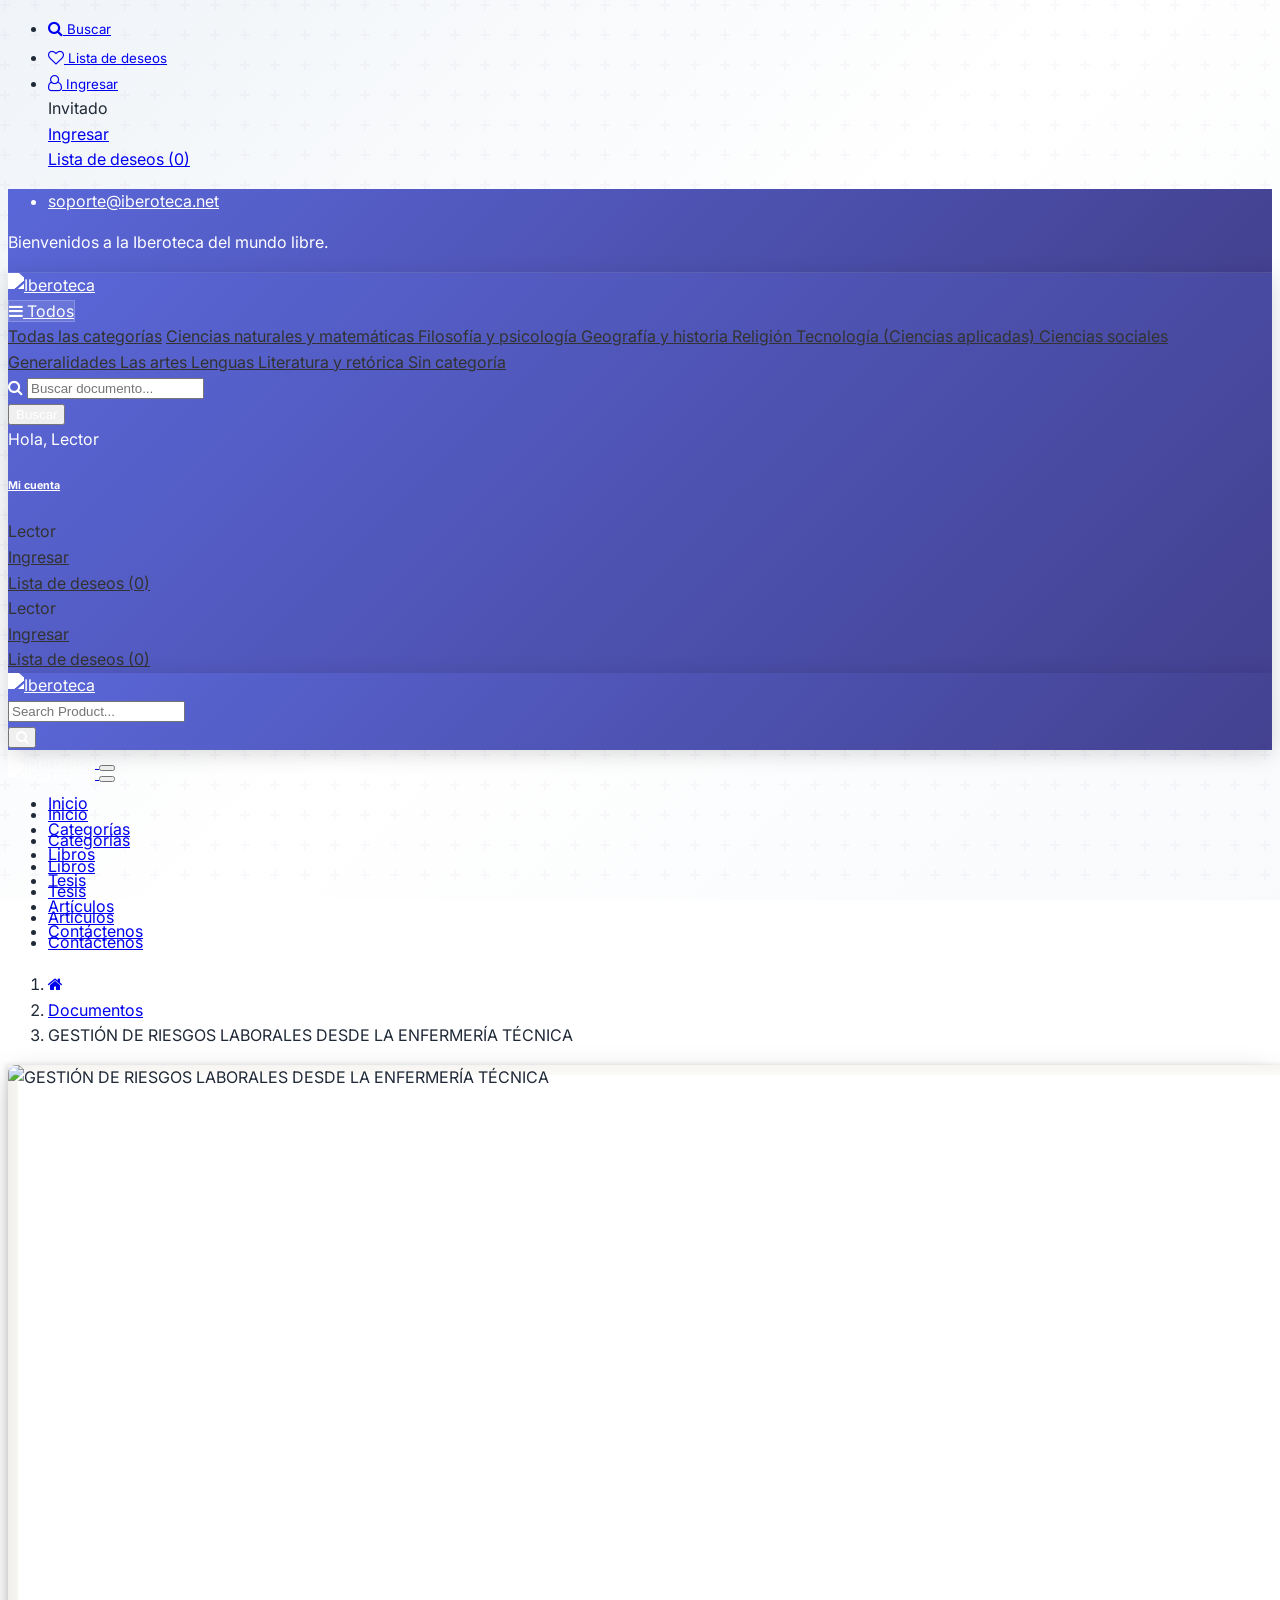
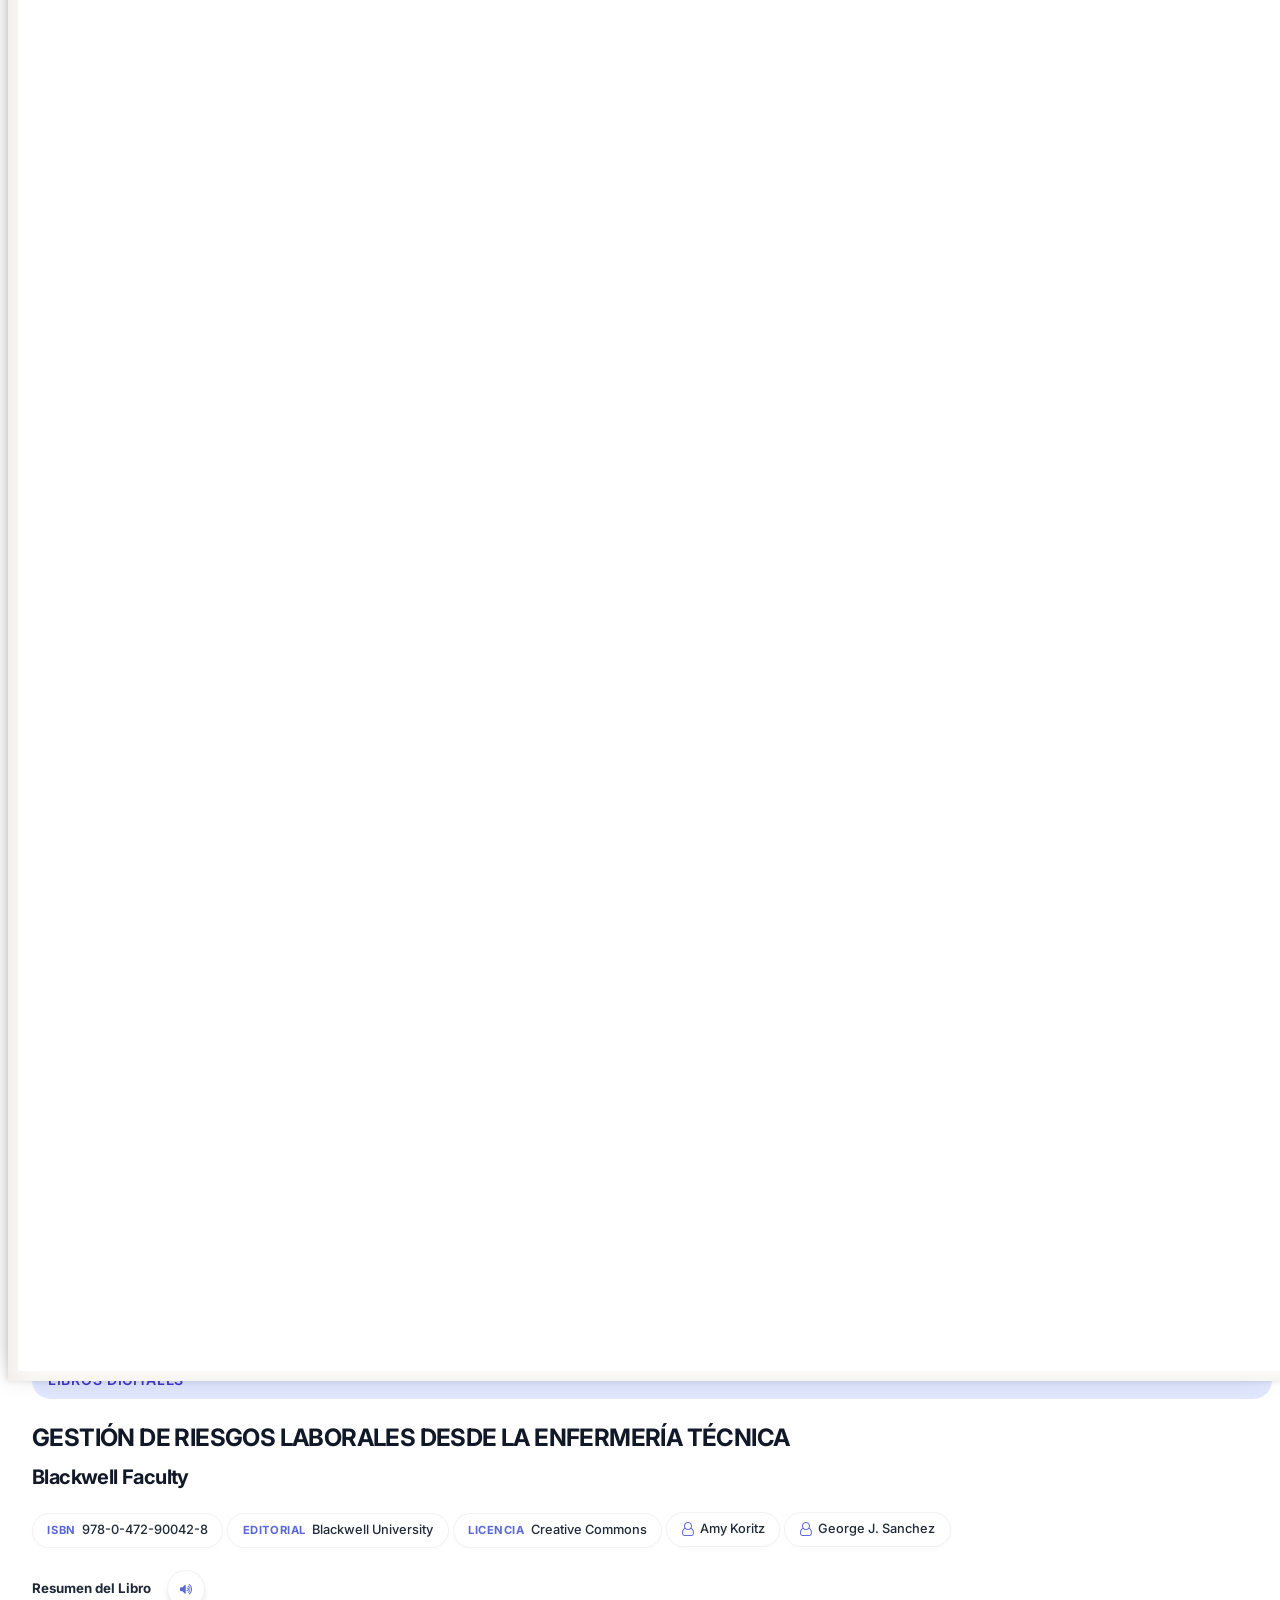
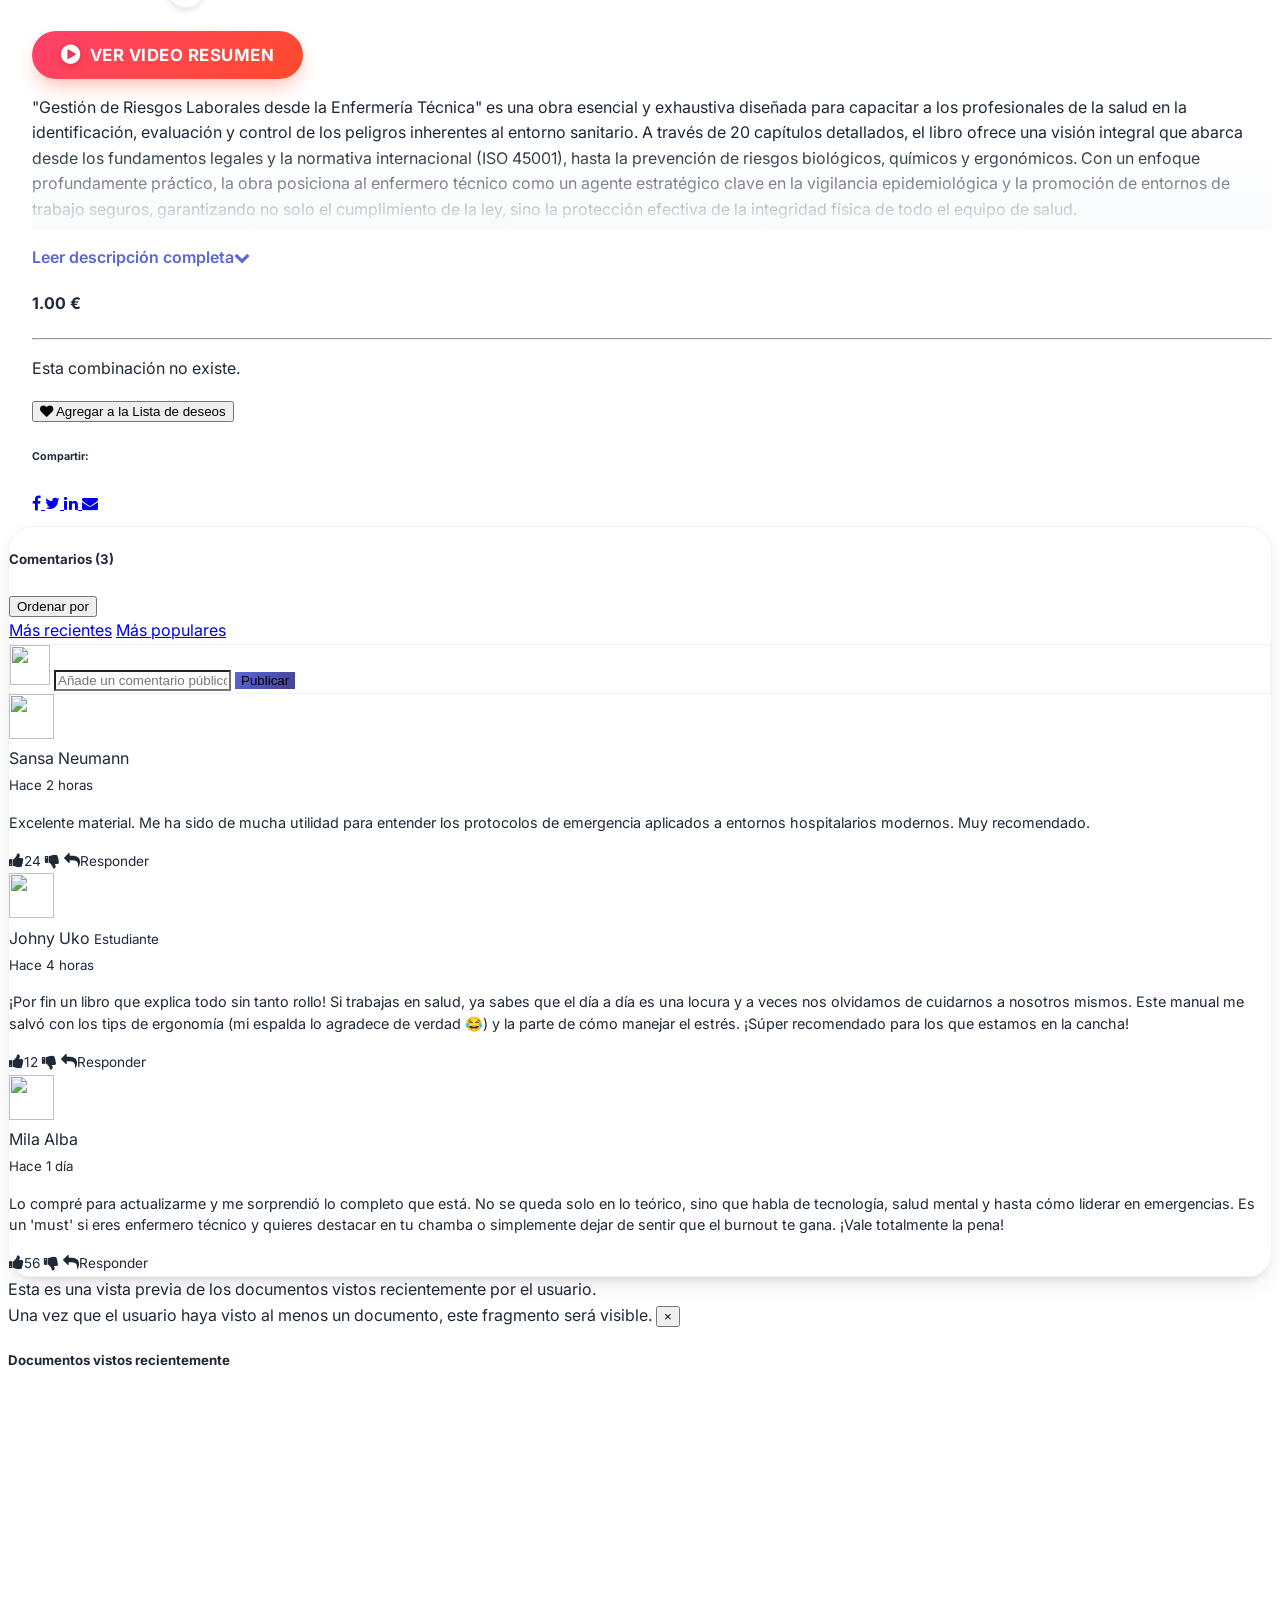
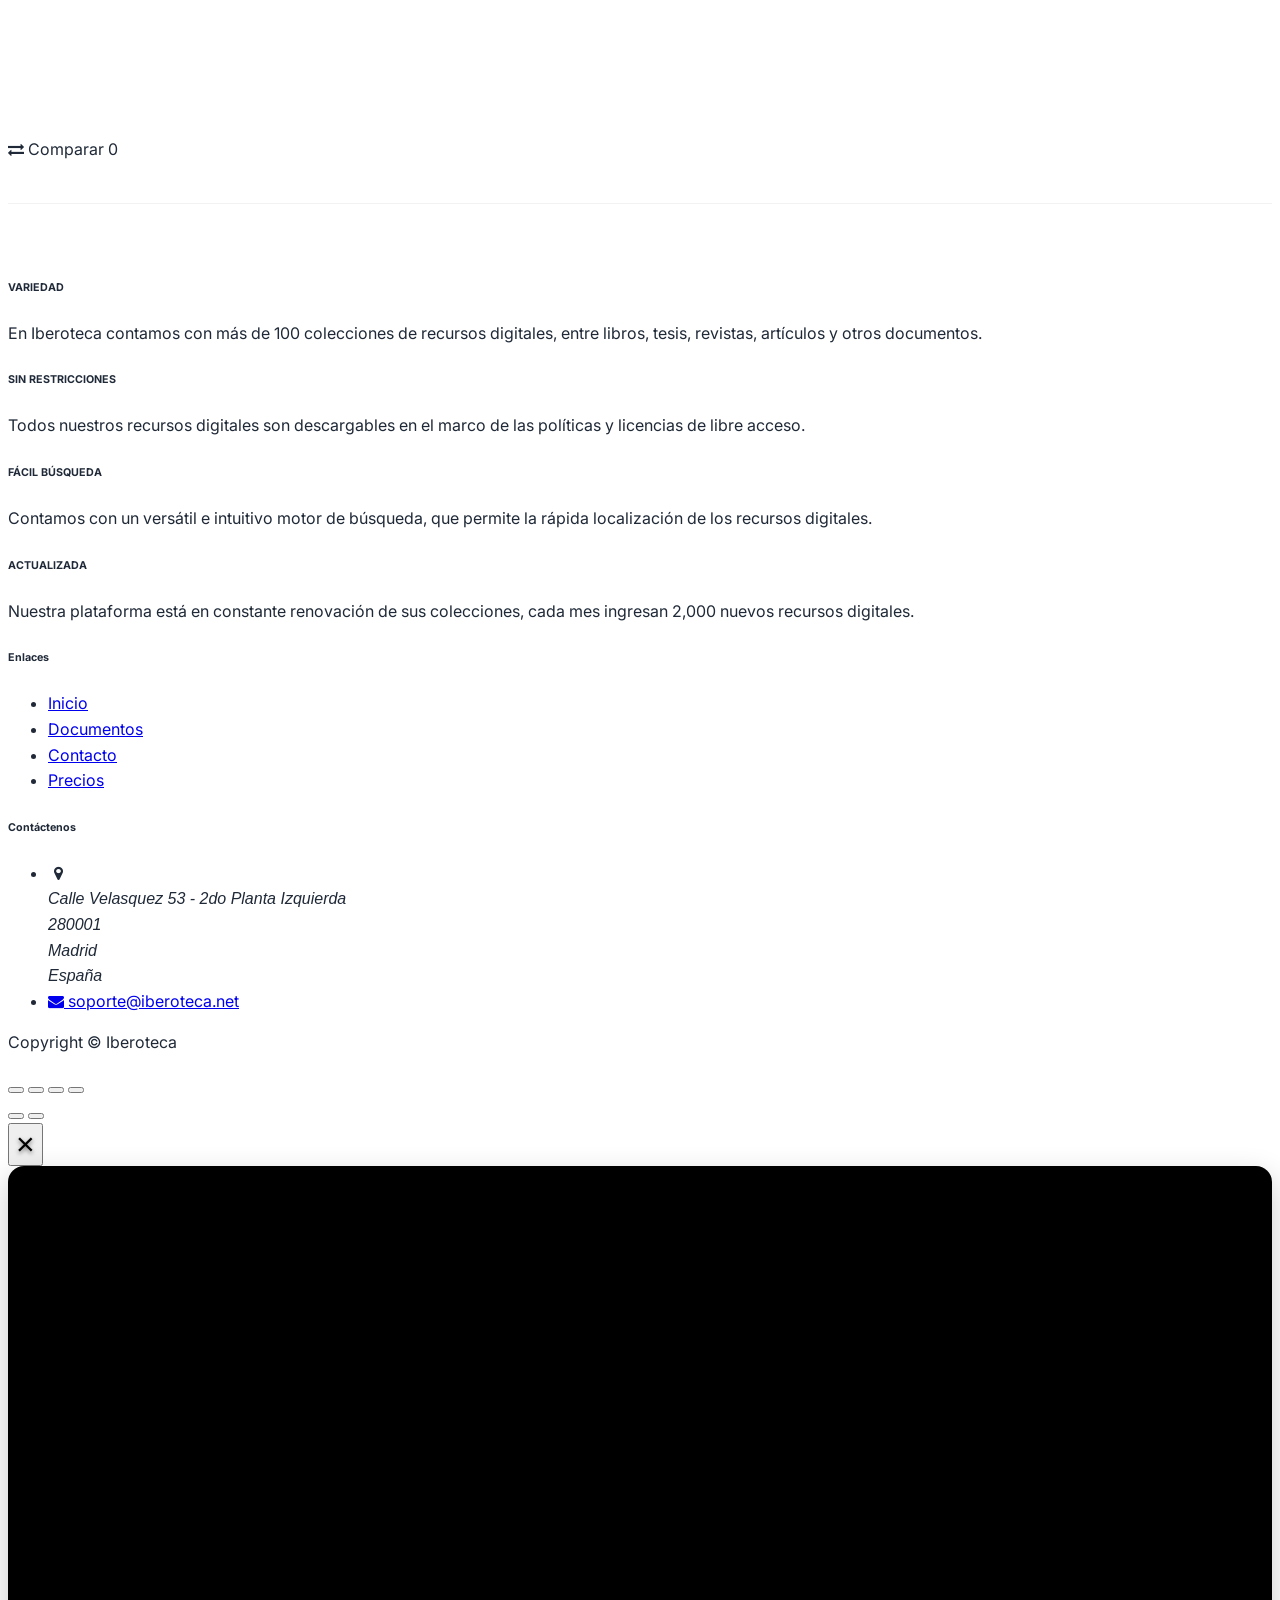
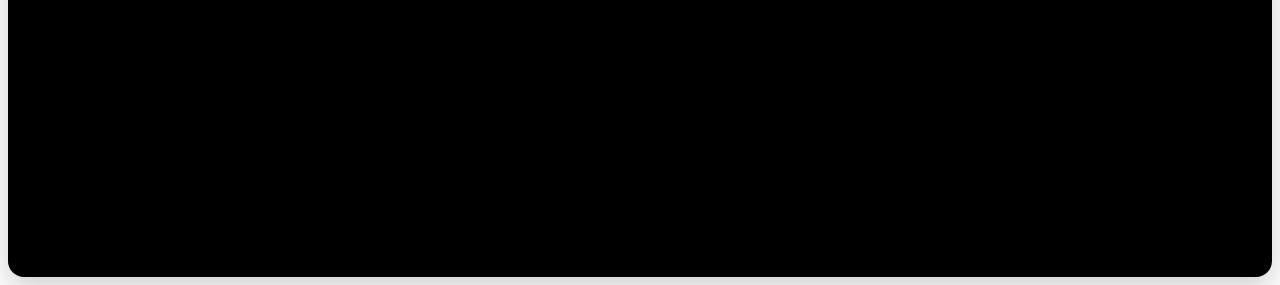
==== commit 7a7b8d52: "Add files via upload" ====
--- a/replica_iberoteca/detalle_libro_1.html
+++ b/replica_iberoteca/detalle_libro_1.html
@@ -123,7 +123,7 @@
     <link
       type="text/css"
       rel="stylesheet"
-      href="./_detalle_libro/web.assets_common.css"
+      href="./detalle_libro/web.assets_common.css"
     />
     <link
       rel="manifest"
@@ -137,7 +137,7 @@
     <link
       type="text/css"
       rel="stylesheet"
-      href="./_detalle_libro/web.assets_frontend.css"
+      href="./detalle_libro/web.assets_frontend.css"
     />
     <link rel="stylesheet" href="./styles.css" />
 
@@ -165,18 +165,18 @@
     <script
       defer="defer"
       type="text/javascript"
-      src="./_detalle_libro/web.assets_common_minimal_js.js"
+      src="./detalle_libro/web.assets_common_minimal_js.js"
     ></script>
     <script
       defer="defer"
       type="text/javascript"
-      src="./_detalle_libro/web.assets_frontend_minimal_js.js"
+      src="./detalle_libro/web.assets_frontend_minimal_js.js"
     ></script>
 
     <script
       defer="defer"
       type="text/javascript"
-      src="./_detalle_libro/web.assets_common_lazy.js"
+      src="./detalle_libro/web.assets_common_lazy.js"
     ></script>
     <meta name="theme-color" content="#FFFFFF" />
     <meta name="mobile-web-app-capable" content="yes" />
@@ -186,13 +186,13 @@
     <script
       defer="defer"
       type="text/javascript"
-      src="./_detalle_libro/web.assets_frontend_lazy.js"
+      src="./detalle_libro/web.assets_frontend_lazy.js"
     ></script>
 
-    <script type="text/javascript" src="./_detalle_libro/es_PE.js"></script>
+    <script type="text/javascript" src="./detalle_libro/es_PE.js"></script>
   </head>
   <body class="">
-    <script id="tracking_code" async="1" src="./_detalle_libro/js"></script>
+    <script id="tracking_code" async="1" src="./detalle_libro/js.js"></script>
     <script>
       window.dataLayer = window.dataLayer || [];
       function gtag() {
@@ -307,7 +307,7 @@
                   aria-label="Logo of Iberoteca"
                   title="Iberoteca"
                   ><img
-                    src="./_detalle_libro/Iberoteca.jpg"
+                    src="./detalle_libro/Iberoteca.jpg"
                     class="img img-fluid"
                     alt="Iberoteca"
                 /></span>
@@ -573,7 +573,7 @@
                   aria-label="Logo of Iberoteca"
                   title="Iberoteca"
                   ><img
-                    src="./_detalle_libro/Iberoteca.jpg"
+                    src="./detalle_libro/Iberoteca.jpg"
                     class="img img-fluid"
                     alt="Iberoteca"
                 /></span>
@@ -626,7 +626,7 @@
             >
               <span role="img" aria-label="Logo of Iberoteca" title="Iberoteca"
                 ><img
-                  src="./_detalle_libro/Iberoteca.jpg"
+                  src="./detalle_libro/Iberoteca.jpg"
                   class="img img-fluid"
                   alt="Iberoteca"
               /></span>
@@ -668,11 +668,7 @@
                 </li>
 
                 <li class="nav-item">
-                  <a
-                    role="menuitem"
-                    href="index.html"
-                    class="nav-link"
-                  >
+                  <a role="menuitem" href="index.html" class="nav-link">
                     <span>Libros</span>
                   </a>
                 </li>
@@ -725,7 +721,7 @@
             >
               <span role="img" aria-label="Logo of Iberoteca" title="Iberoteca"
                 ><img
-                  src="./_detalle_libro/Iberoteca.jpg"
+                  src="./detalle_libro/Iberoteca.jpg"
                   class="img img-fluid"
                   alt="Iberoteca"
               /></span>
@@ -767,11 +763,7 @@
                 </li>
 
                 <li class="nav-item">
-                  <a
-                    role="menuitem"
-                    href="index.html"
-                    class="nav-link"
-                  >
+                  <a role="menuitem" href="index.html" class="nav-link">
                     <span>Libros</span>
                   </a>
                 </li>
@@ -848,7 +840,7 @@
                   <div class="book-container">
                     <div class="book-cover">
                       <img
-                        src="./_detalle_libro/images/libro1.jpg"
+                        src="./detalle_libro/images/libro1.jpg"
                         itemprop="image"
                         class="img img-fluid product_detail_img"
                         alt="GESTIÓN DE RIESGOS LABORALES DESDE LA ENFERMERÍA TÉCNICA"
@@ -1121,7 +1113,7 @@
                 >
                   <img
                     class="mr-2 rounded-circle border"
-                    src="./_detalle_libro/images/libro1.jpg"
+                    src="./detalle_libro/images/libro1.jpg"
                     alt="GESTIÓN DE RIESGOS LABORALES DESDE LA ENFERMERÍA TÉCNICA"
                   />
                 </a>
